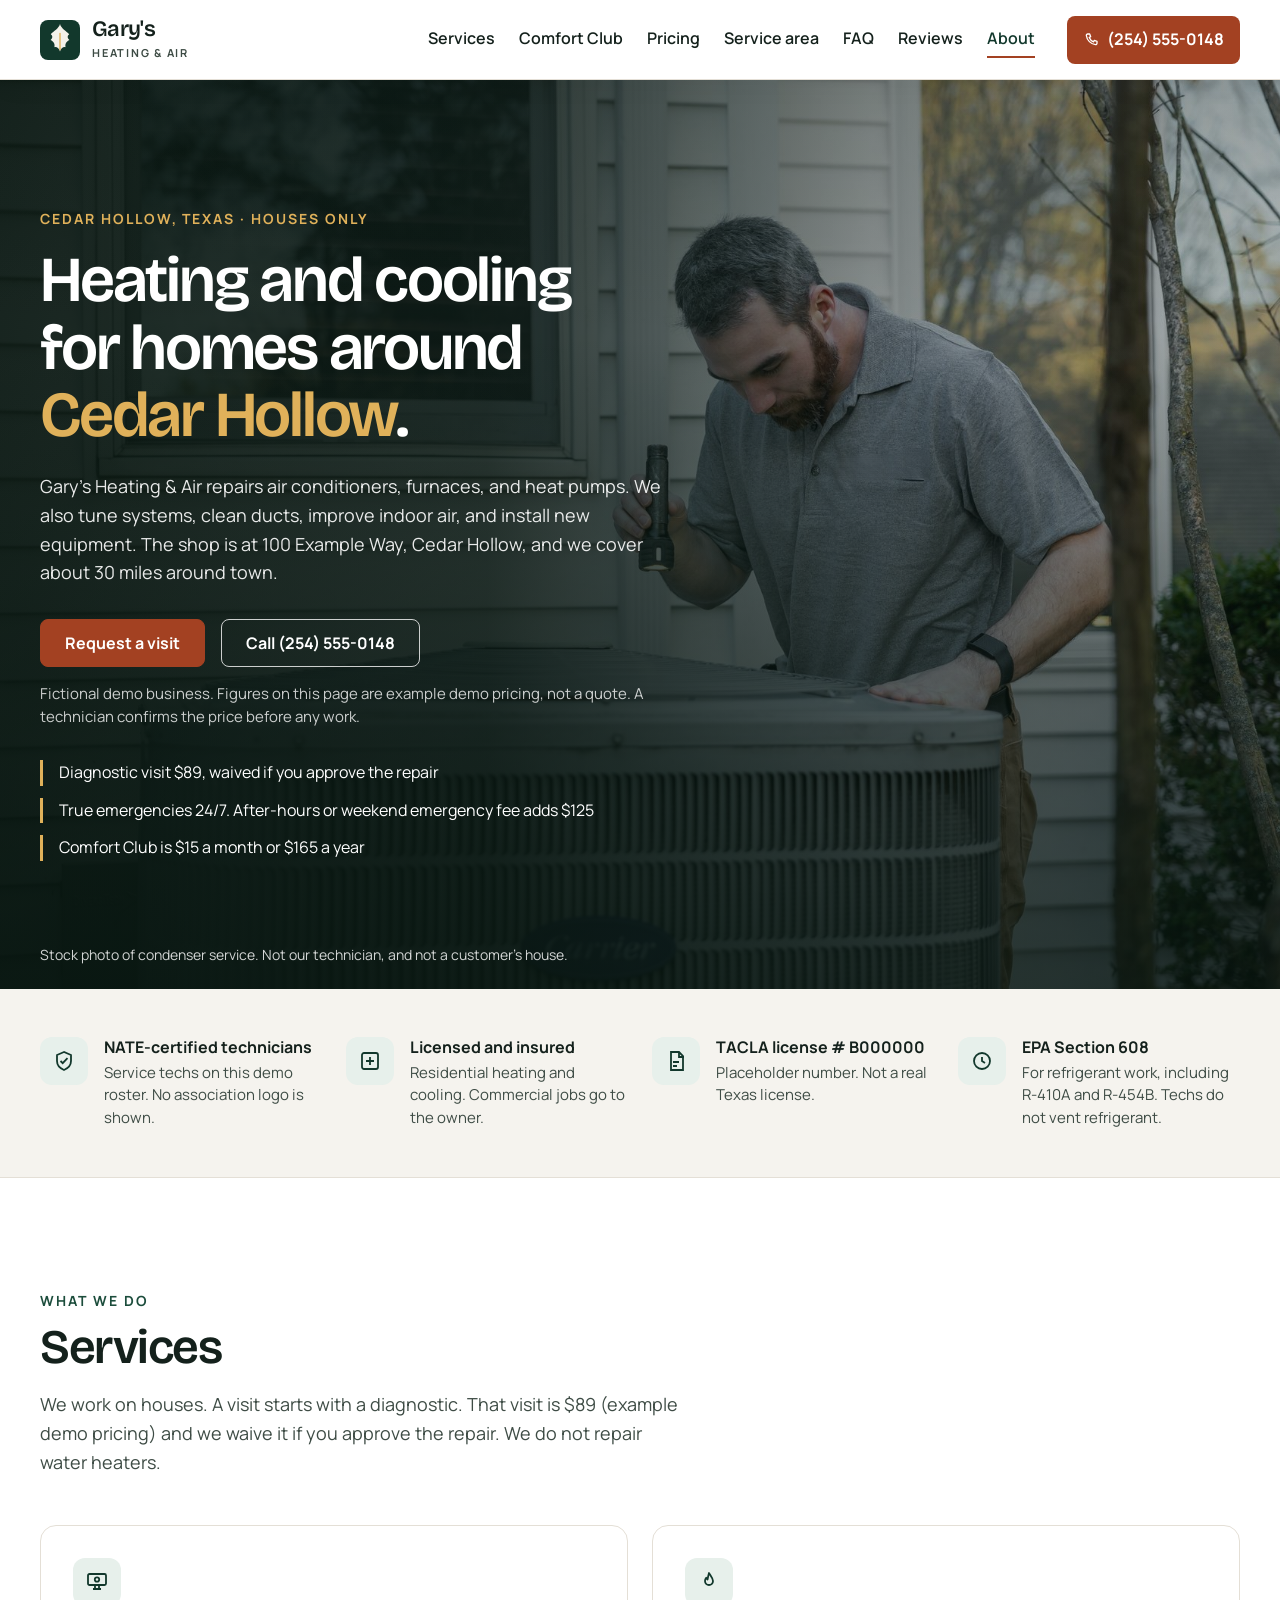
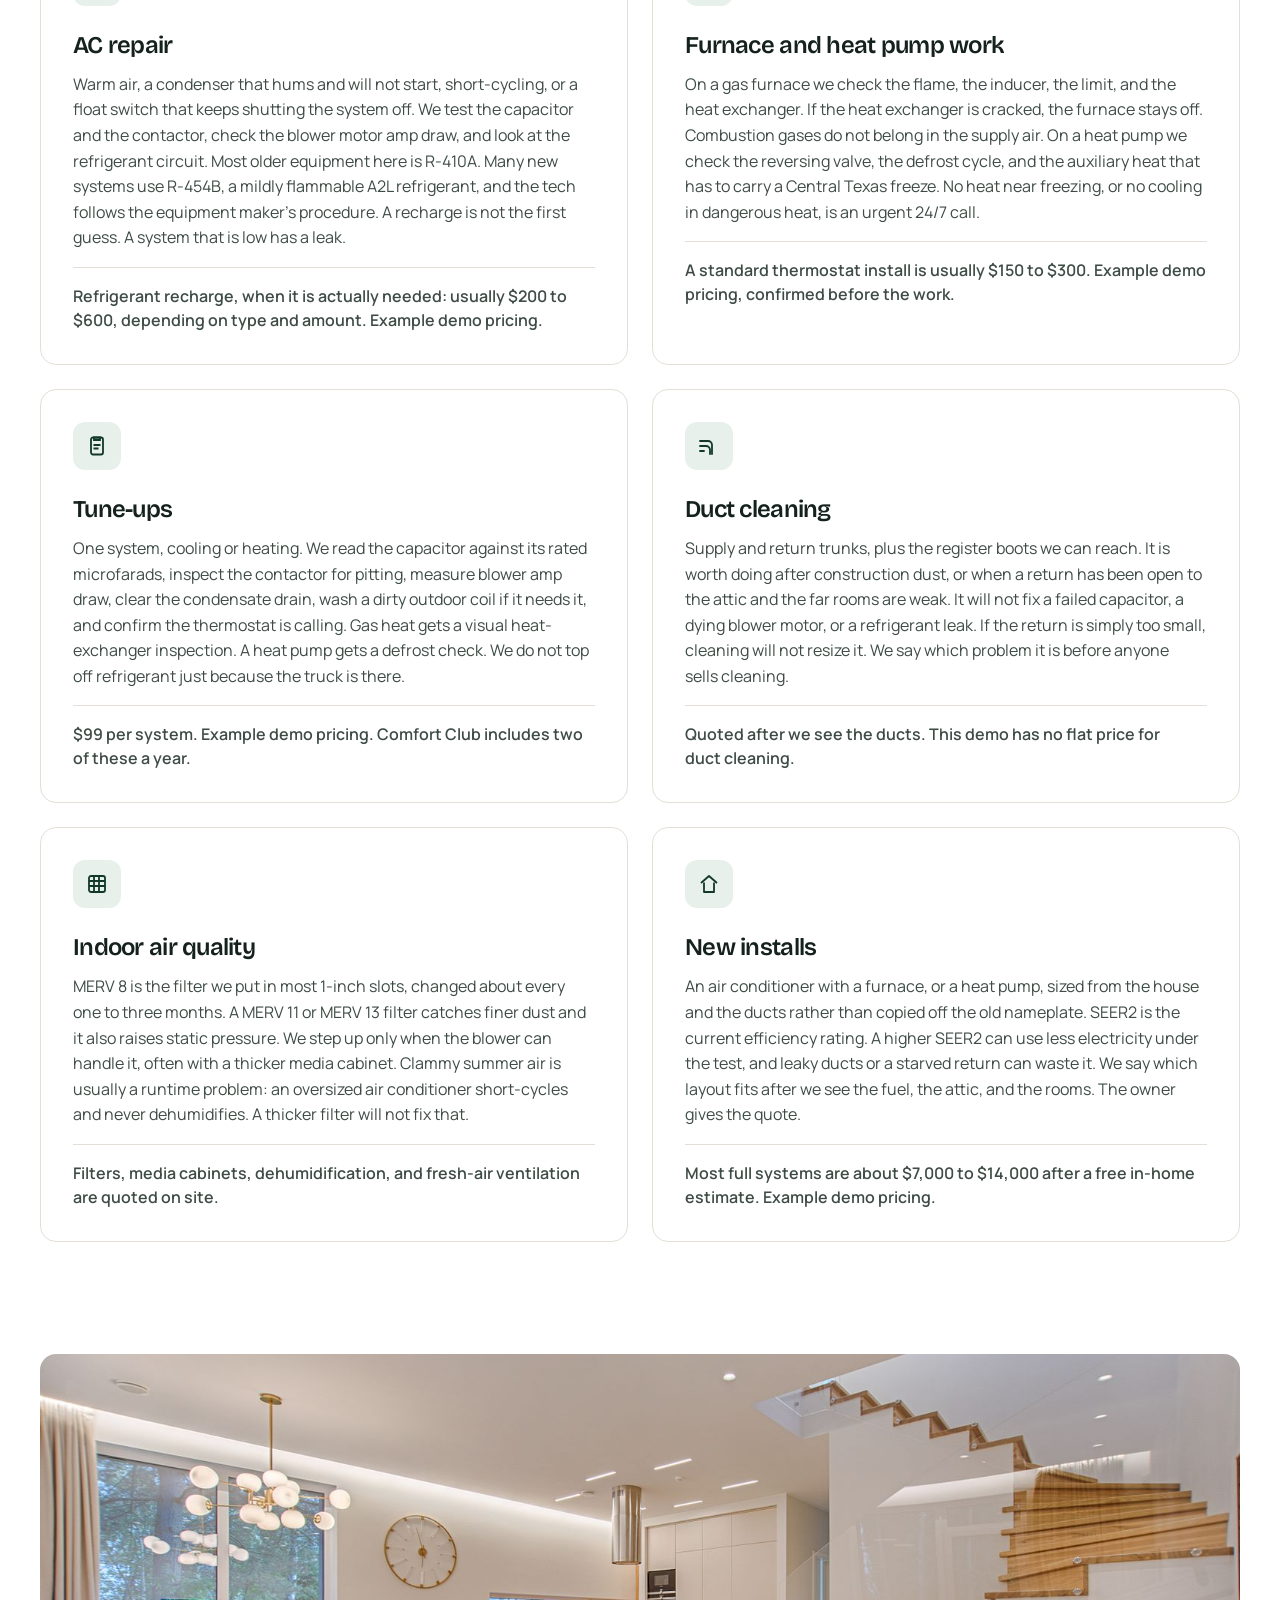
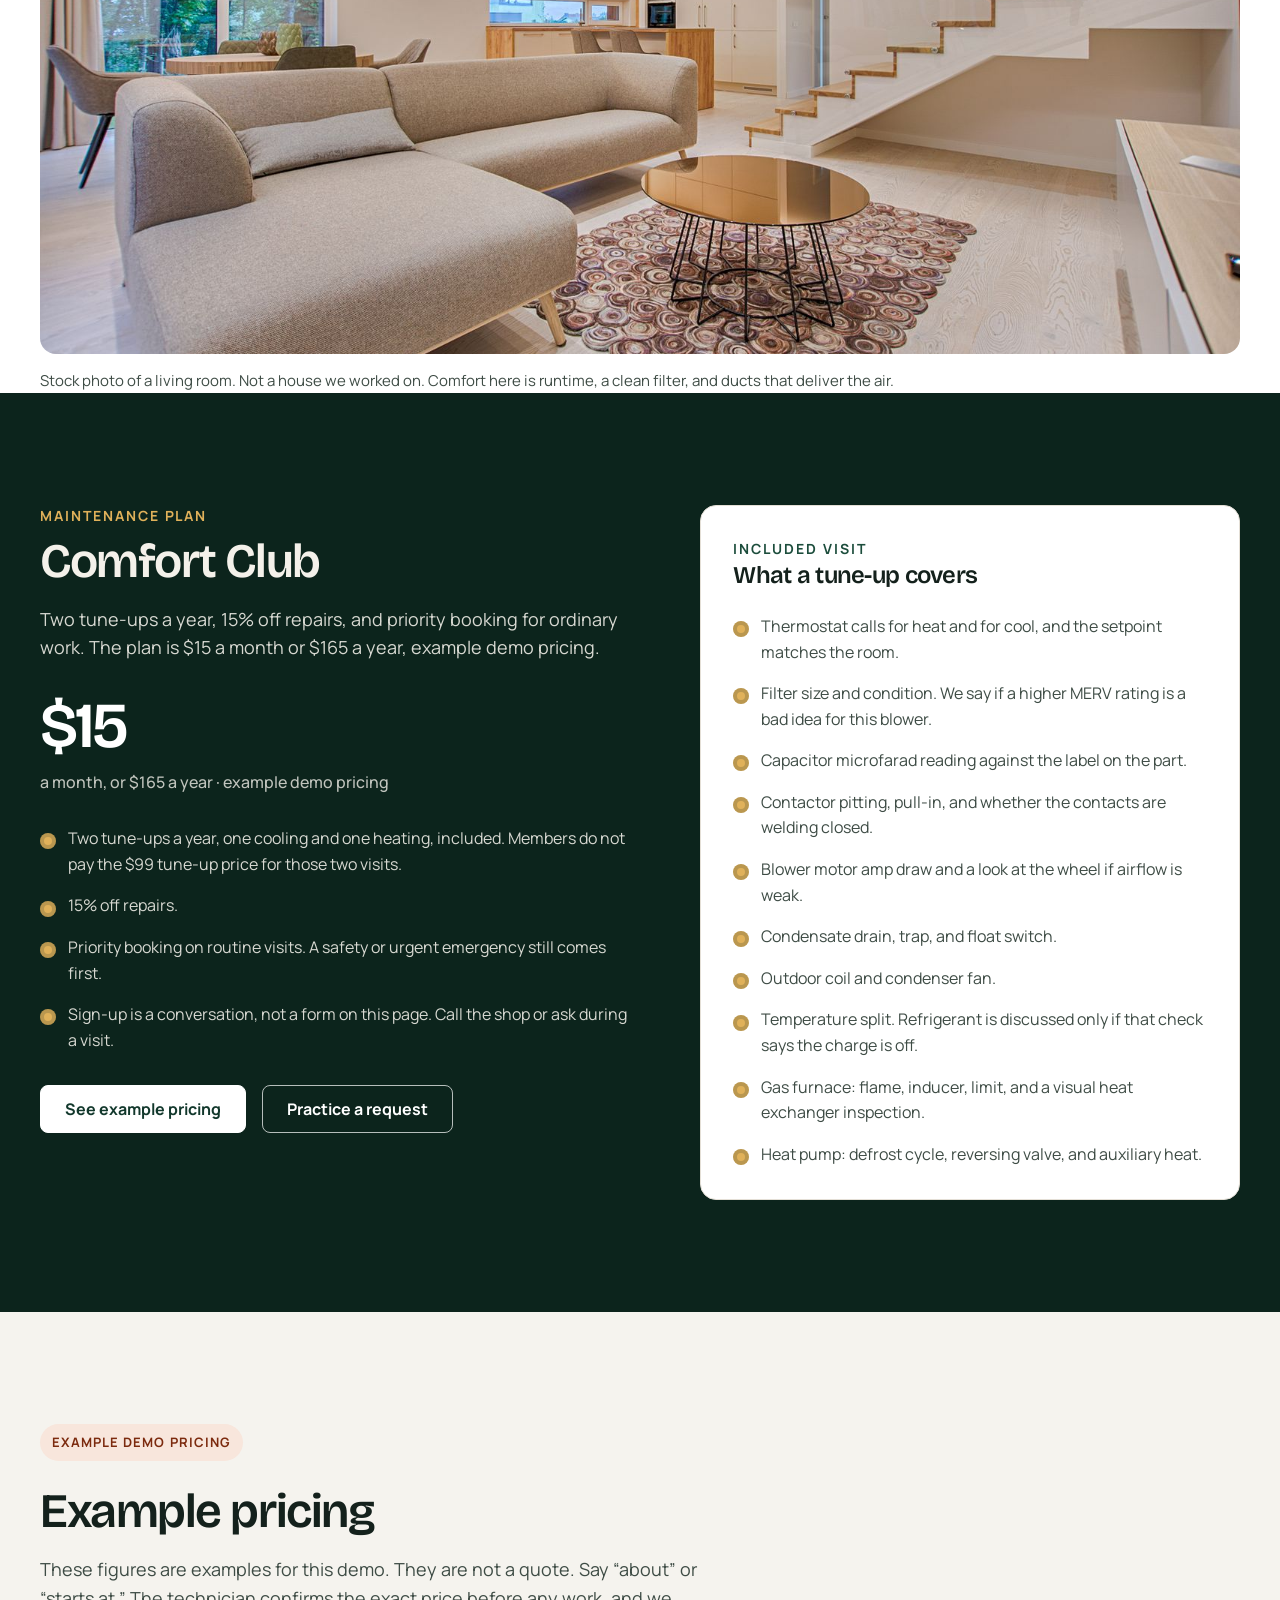
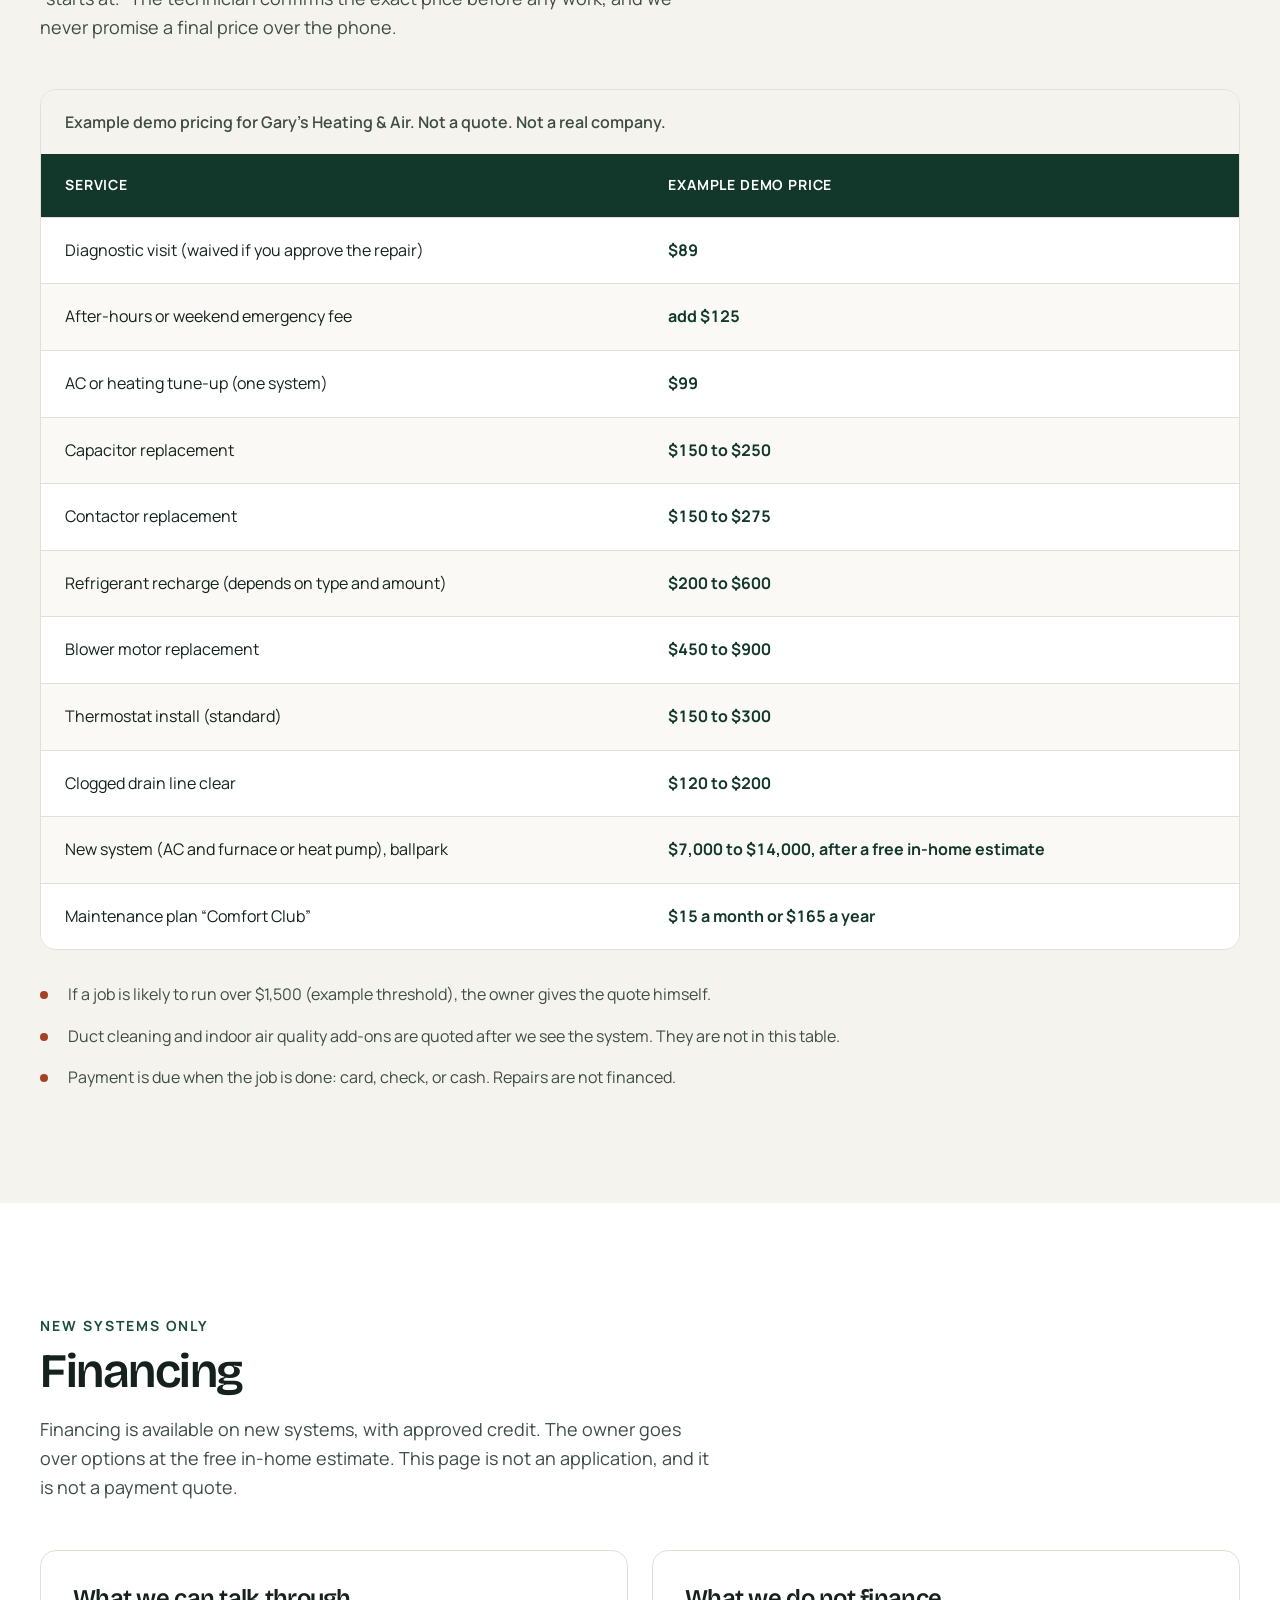
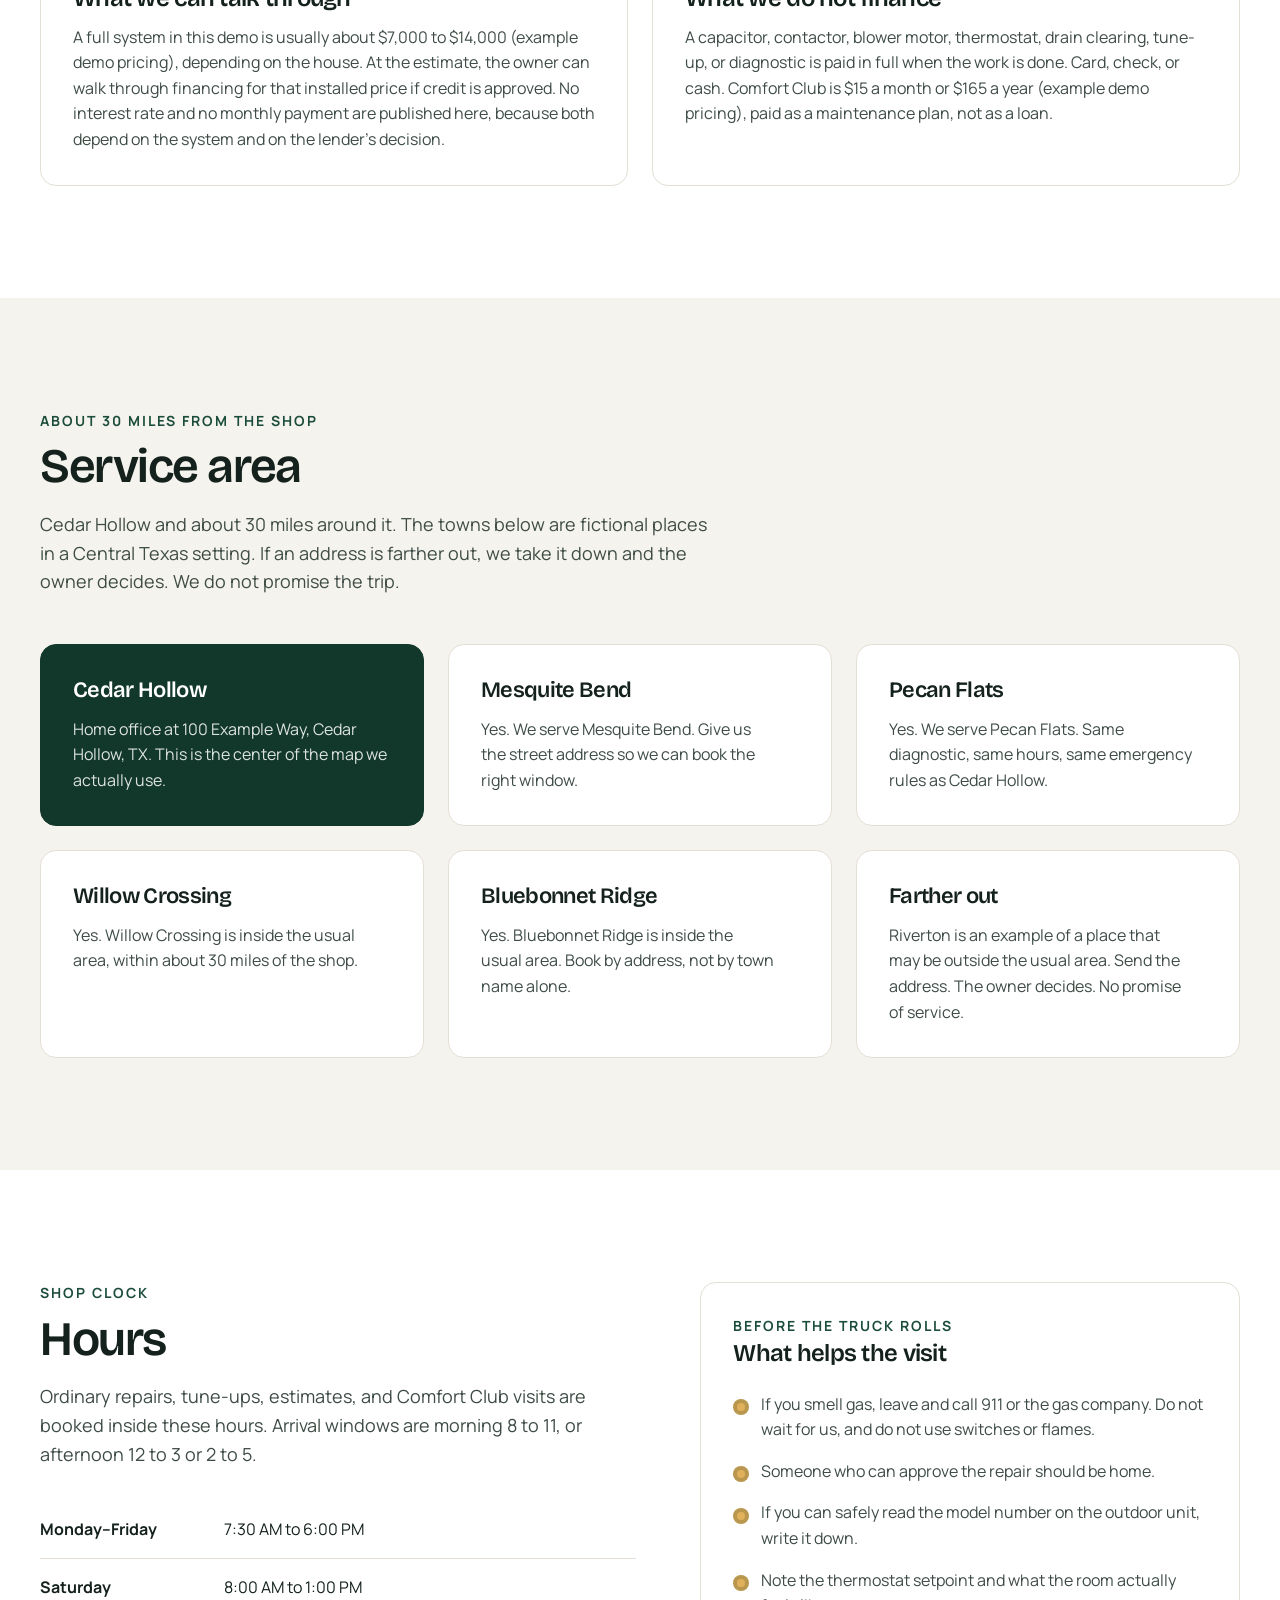
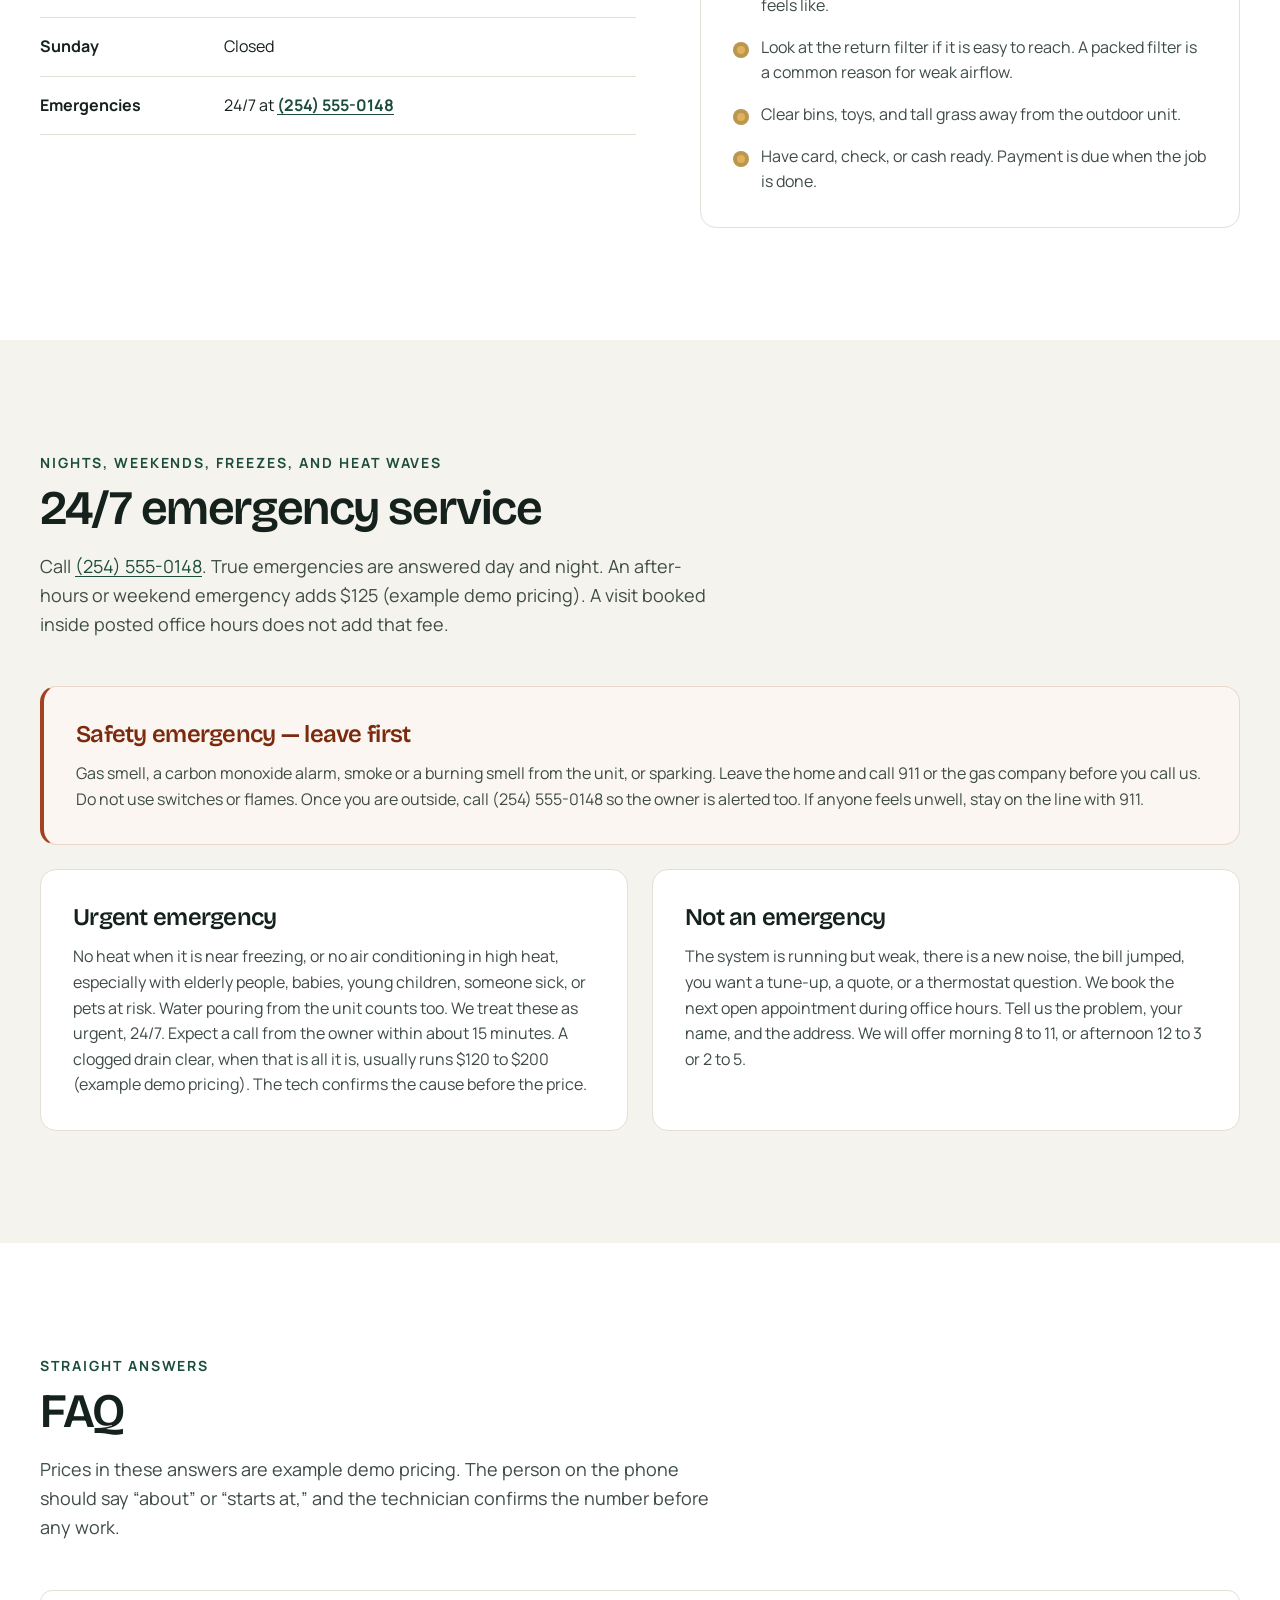
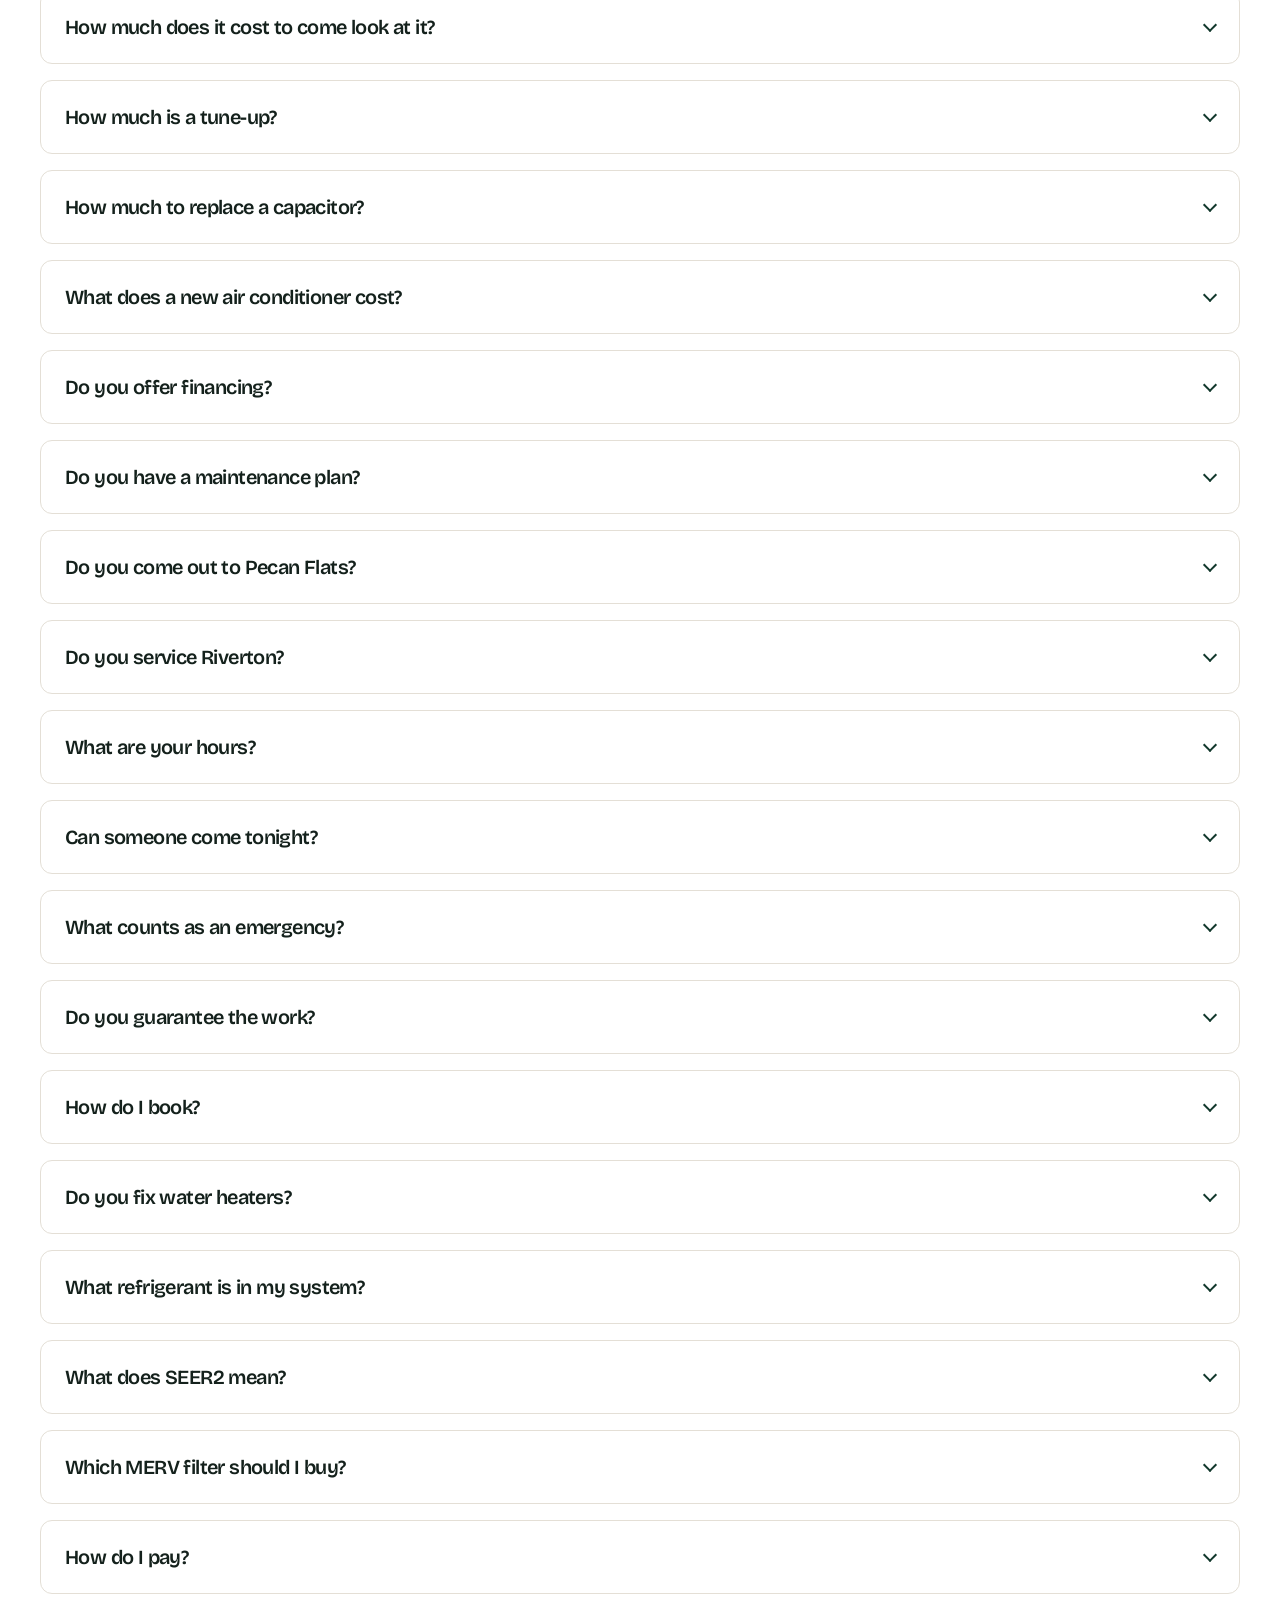
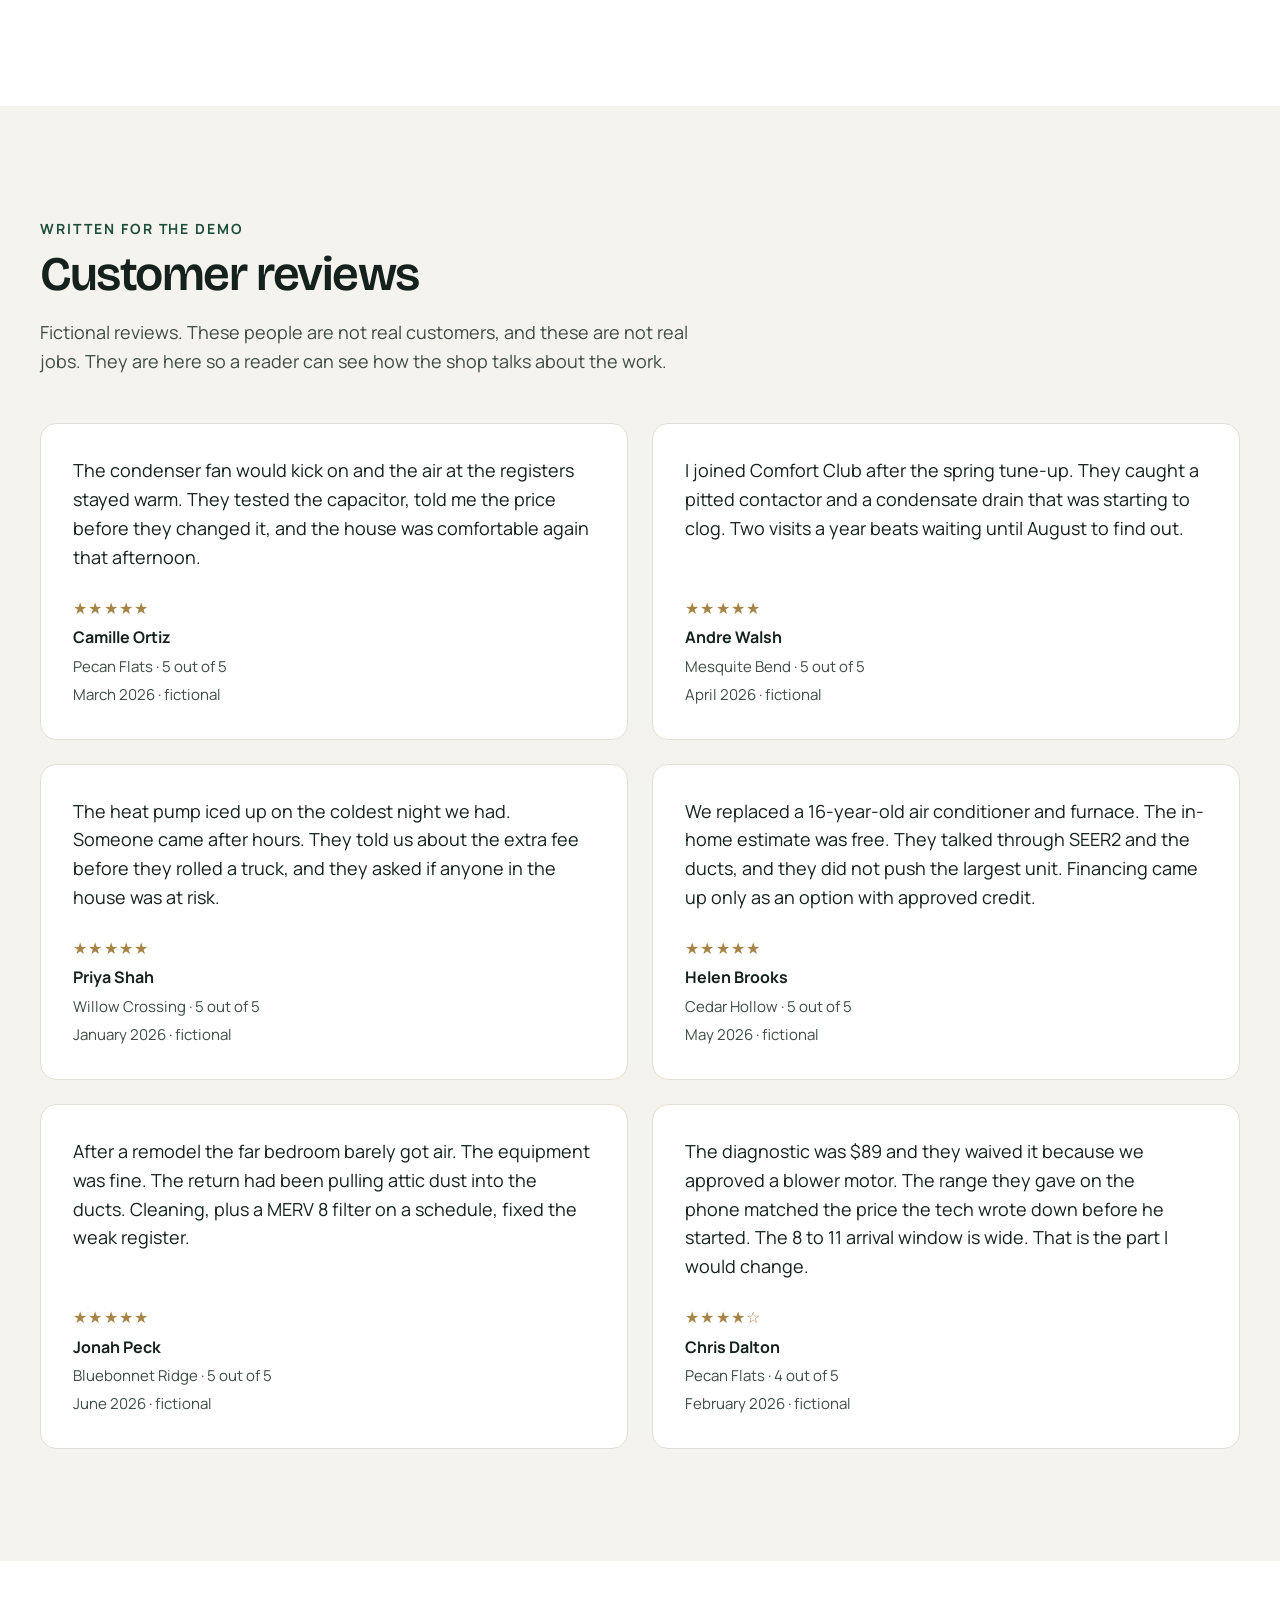
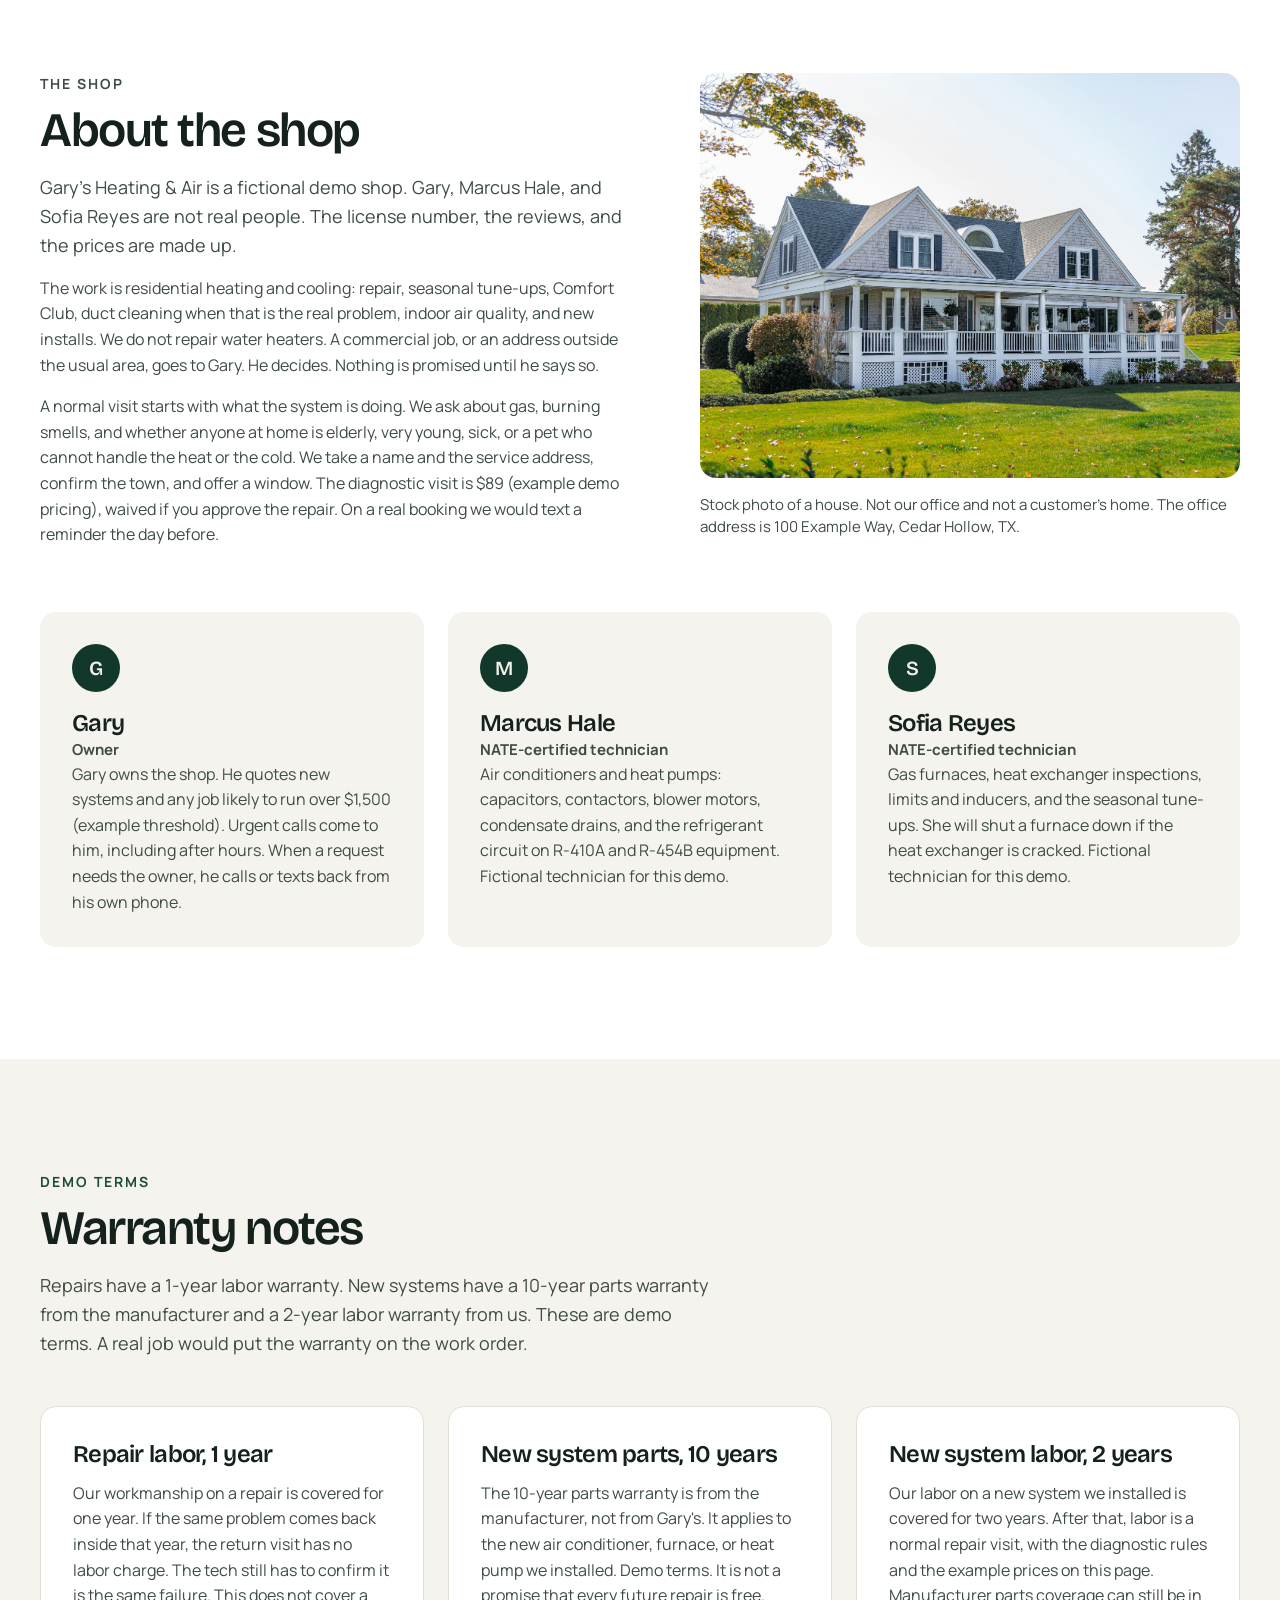
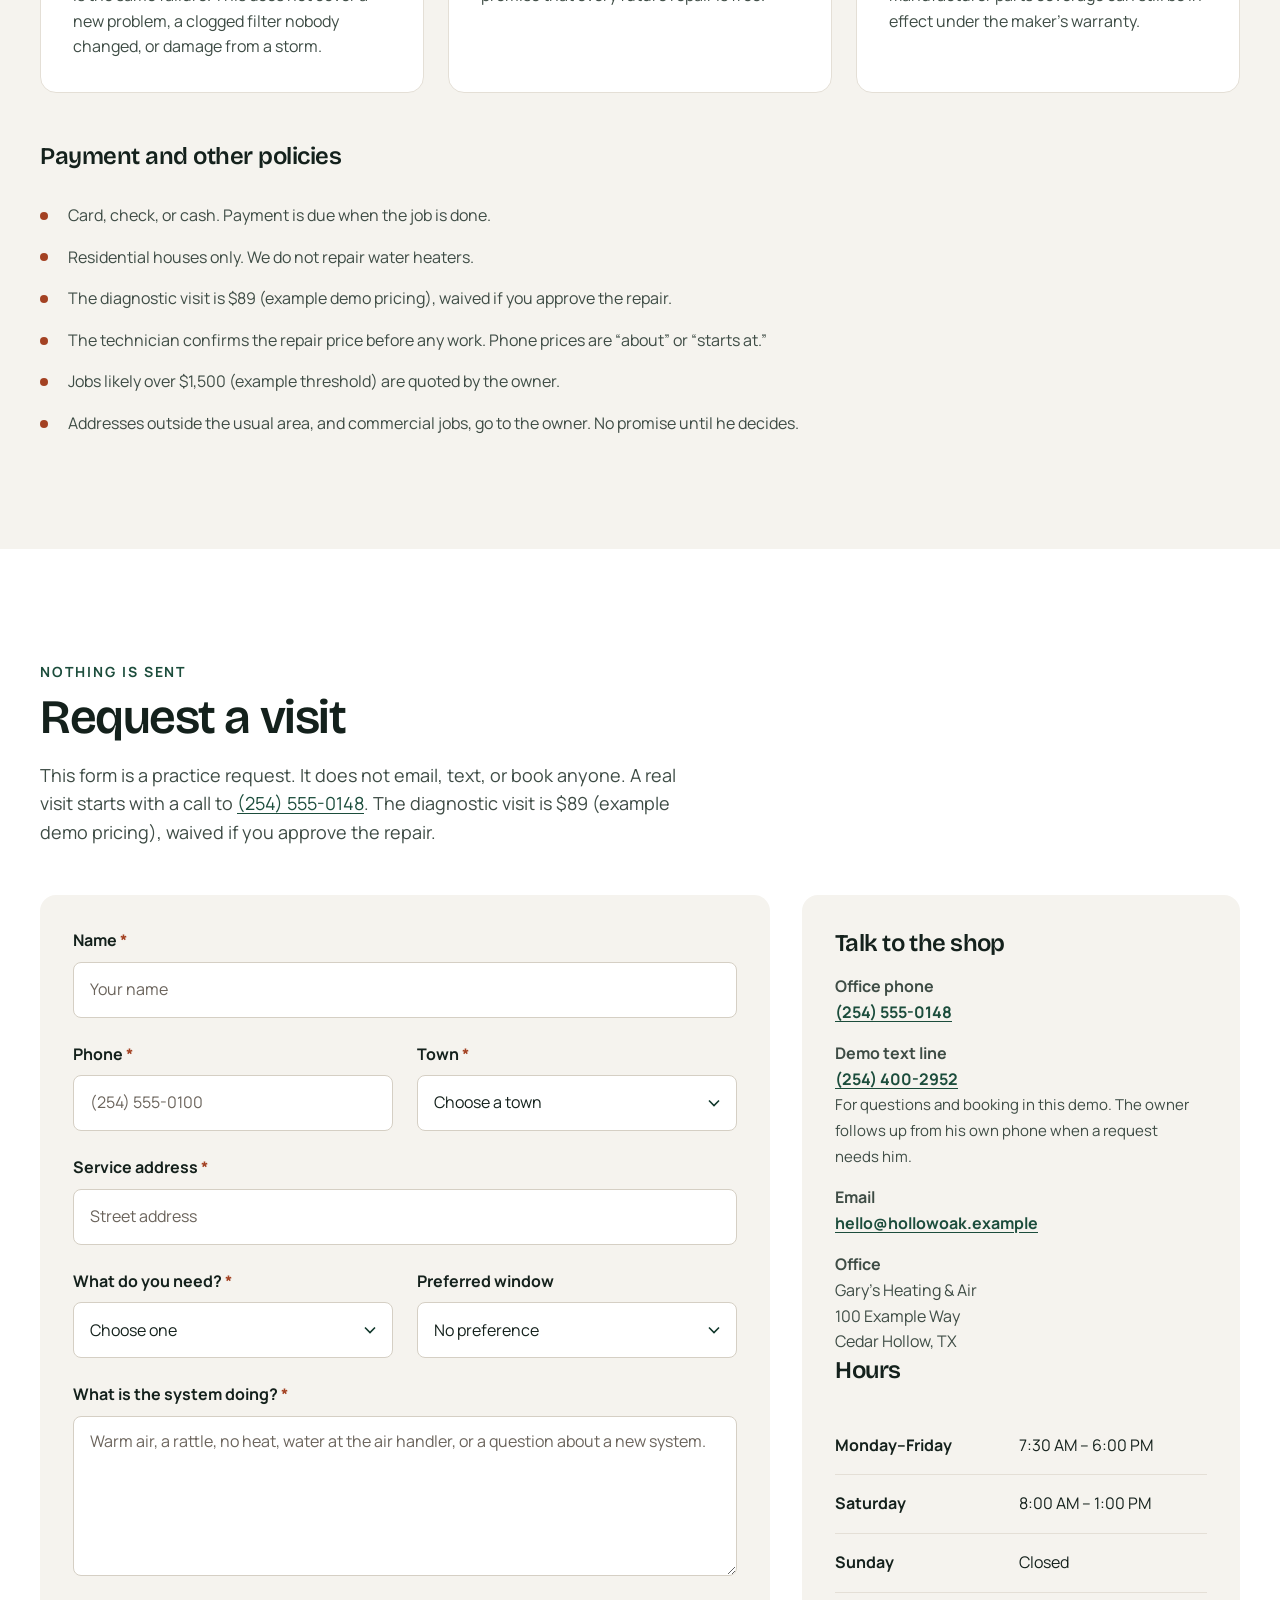
==== gary-demo/index.html @ 0f2092f1 "Add main JavaScript functionality and styles for navigation and form handling - Implemented a respon" ====
<!DOCTYPE html>
<html lang="en">
<head>
  <meta charset="utf-8">
  <meta name="viewport" content="width=device-width, initial-scale=1">
  <meta name="robots" content="noindex, nofollow">
  <title>Gary's Heating &amp; Air | Cedar Hollow, TX</title>
  <meta name="description" content="Gary's Heating &amp; Air is a fictional residential HVAC shop at 100 Example Way, Cedar Hollow, TX. Phone (254) 555-0148. Hours Monday–Friday 7:30 AM–6:00 PM, Saturday 8:00 AM–1:00 PM, closed Sunday. Emergencies 24/7. Serves Cedar Hollow, Mesquite Bend, Pecan Flats, Willow Crossing, and Bluebonnet Ridge. Example demo pricing.">
  <meta name="theme-color" content="#12382C">
  <meta property="og:title" content="Gary's Heating &amp; Air">
  <meta property="og:description" content="Fictional residential heating and cooling shop in Cedar Hollow, Texas. Example demo pricing, not a quote.">
  <meta property="og:type" content="website">
  <link rel="icon" href="/gary-demo/favicon.svg" type="image/svg+xml">
  <link rel="preconnect" href="https://fonts.googleapis.com">
  <link rel="preconnect" href="https://fonts.gstatic.com" crossorigin>
  <link href="https://fonts.googleapis.com/css2?family=Bricolage+Grotesque:opsz,wght@12..96,500;12..96,600;12..96,700&family=Manrope:wght@400;500;600;700&display=swap" rel="stylesheet">
  <link rel="stylesheet" href="/gary-demo/styles.css">
  <script type="application/ld+json">
  {
    "@context": "https://schema.org",
    "@type": "HVACBusiness",
    "name": "Gary's Heating & Air",
    "disambiguatingDescription": "Fictional demonstration business. Not a real contractor. Prices are example demo pricing, not quotes. The TACLA license number is a placeholder.",
    "description": "Residential heating and air conditioning repair, furnace and heat pump work, seasonal tune-ups, Comfort Club maintenance, duct cleaning, indoor air quality, and new system installs for houses in Cedar Hollow, Texas and about 30 miles around it. Closed Sunday. Emergency service is 24/7.",
    "slogan": "Residential heating and cooling for Cedar Hollow and the towns around it.",
    "telephone": "+1-254-555-0148",
    "email": "hello@garysheatingandair.example",
    "currenciesAccepted": "USD",
    "paymentAccepted": "Cash, Check, Credit Card",
    "priceRange": "$$",
    "image": "/gary-demo/images/hero-tech.jpg",
    "address": {
      "@type": "PostalAddress",
      "streetAddress": "100 Example Way",
      "addressLocality": "Cedar Hollow",
      "addressRegion": "TX",
      "addressCountry": "US"
    },
    "areaServed": [
      "Cedar Hollow, TX",
      "Mesquite Bend, TX",
      "Pecan Flats, TX",
      "Willow Crossing, TX",
      "Bluebonnet Ridge, TX"
    ],
    "openingHoursSpecification": [
      {
        "@type": "OpeningHoursSpecification",
        "dayOfWeek": ["Monday", "Tuesday", "Wednesday", "Thursday", "Friday"],
        "opens": "07:30",
        "closes": "18:00"
      },
      {
        "@type": "OpeningHoursSpecification",
        "dayOfWeek": "Saturday",
        "opens": "08:00",
        "closes": "13:00"
      }
    ],
    "founder": {
      "@type": "Person",
      "name": "Gary"
    },
    "contactPoint": [
      {
        "@type": "ContactPoint",
        "telephone": "+1-254-555-0148",
        "contactType": "customer service",
        "availableLanguage": "English",
        "description": "Office phone. Emergency service is 24/7 at this number. After-hours or weekend emergency fee is an extra $125, example demo pricing."
      },
      {
        "@type": "ContactPoint",
        "telephone": "+1-254-400-2952",
        "contactType": "customer support",
        "description": "Demo texting line for questions and booking. The owner follows up from his own phone when a request needs him."
      }
    ],
    "hasOfferCatalog": {
      "@type": "OfferCatalog",
      "name": "Example demo pricing, not a quote",
      "itemListElement": [
        {
          "@type": "Offer",
          "name": "Diagnostic visit",
          "description": "Example demo pricing, not a quote. Waived if you approve the repair.",
          "price": "89",
          "priceCurrency": "USD"
        },
        {
          "@type": "Offer",
          "name": "After-hours or weekend emergency fee",
          "description": "Example demo pricing, added to an emergency visit outside office hours or on a weekend emergency.",
          "price": "125",
          "priceCurrency": "USD"
        },
        {
          "@type": "Offer",
          "name": "AC or heating tune-up, one system",
          "description": "Example demo pricing, not a quote.",
          "price": "99",
          "priceCurrency": "USD"
        },
        {
          "@type": "Offer",
          "name": "Capacitor replacement",
          "description": "Example demo pricing, not a quote. The technician confirms the price before any work.",
          "priceSpecification": {
            "@type": "PriceSpecification",
            "minPrice": "150",
            "maxPrice": "250",
            "priceCurrency": "USD"
          }
        },
        {
          "@type": "Offer",
          "name": "Contactor replacement",
          "description": "Example demo pricing, not a quote.",
          "priceSpecification": {
            "@type": "PriceSpecification",
            "minPrice": "150",
            "maxPrice": "275",
            "priceCurrency": "USD"
          }
        },
        {
          "@type": "Offer",
          "name": "Refrigerant recharge",
          "description": "Example demo pricing. Depends on refrigerant type and amount, including R-410A and R-454B.",
          "priceSpecification": {
            "@type": "PriceSpecification",
            "minPrice": "200",
            "maxPrice": "600",
            "priceCurrency": "USD"
          }
        },
        {
          "@type": "Offer",
          "name": "Blower motor replacement",
          "description": "Example demo pricing, not a quote.",
          "priceSpecification": {
            "@type": "PriceSpecification",
            "minPrice": "450",
            "maxPrice": "900",
            "priceCurrency": "USD"
          }
        },
        {
          "@type": "Offer",
          "name": "Thermostat install, standard",
          "description": "Example demo pricing, not a quote.",
          "priceSpecification": {
            "@type": "PriceSpecification",
            "minPrice": "150",
            "maxPrice": "300",
            "priceCurrency": "USD"
          }
        },
        {
          "@type": "Offer",
          "name": "Clogged drain line clear",
          "description": "Example demo pricing, not a quote.",
          "priceSpecification": {
            "@type": "PriceSpecification",
            "minPrice": "120",
            "maxPrice": "200",
            "priceCurrency": "USD"
          }
        },
        {
          "@type": "Offer",
          "name": "New system, AC and furnace or heat pump",
          "description": "Example demo pricing ballpark after a free in-home estimate. The owner gives the quote.",
          "priceSpecification": {
            "@type": "PriceSpecification",
            "minPrice": "7000",
            "maxPrice": "14000",
            "priceCurrency": "USD"
          }
        },
        {
          "@type": "Offer",
          "name": "Comfort Club maintenance plan",
          "description": "Example demo pricing. Two tune-ups a year, 15% off repairs, and priority booking. $15 a month or $165 a year.",
          "priceSpecification": {
            "@type": "UnitPriceSpecification",
            "price": "15",
            "priceCurrency": "USD",
            "unitText": "MONTH"
          }
        }
      ]
    }
  }
  </script>
  <noscript>
    <style>
      @media (max-width: 1080px) {
        #site-nav { display: flex !important; position: static !important; flex-basis: 100%; height: auto; box-shadow: none; background: transparent; padding: 8px 0 16px; }
        .nav-toggle { display: none !important; }
        .bar { flex-wrap: wrap; }
      }
    </style>
  </noscript>
</head>
<body>
  <a class="skip" href="#main">Skip to content</a>
  <header class="site-header" id="top">
    <div class="wrap bar">
      <a class="brand" href="#top">
        <svg viewBox="0 0 40 40" aria-hidden="true">
          <rect width="40" height="40" rx="8" fill="#12382C"/>
          <path fill="#F4F1EA" d="M20 4c1.2 4.6 6.4 7.2 9.2 10.2-2.2 1.6-2 3.8.2 5.8-2.8 1.2-4.6 3.8-3.8 7.2-2.6-.6-4.6 1.2-5.6 4.2-1-3-3-4.8-5.6-4.2.8-3.4-1-6-3.8-7.2 2.2-2 2.4-4.2.2-5.8C13.6 11.2 18.8 8.6 20 4z"/>
          <path d="M20 13.5v16" stroke="#E0B15A" stroke-width="1.4" stroke-linecap="round"/>
        </svg>
        <span class="brand-text">
          <span class="brand-name">Gary's</span>
          <span class="brand-sub">Heating &amp; Air</span>
        </span>
      </a>
      <button class="nav-toggle" type="button" aria-expanded="false" aria-controls="site-nav">
        <span class="menu-open">Menu</span>
        <span class="menu-close">Close</span>
      </button>
      <a class="call" href="tel:+12545550148" aria-label="Call Gary's Heating and Air at (254) 555-0148">
        <svg viewBox="0 0 24 24" aria-hidden="true" fill="none" stroke="currentColor" stroke-width="2" stroke-linejoin="round">
          <path d="M7 3h3l1.5 4-2.2 1.3a12 12 0 0 0 6.4 6.4L17 12.5 21 14v3a2 2 0 0 1-2.2 2A16 16 0 0 1 5 5.2 2 2 0 0 1 7 3z"/>
        </svg>
        <span class="call-short">Call</span>
        <span class="call-full">(254) 555-0148</span>
      </a>
      <nav id="site-nav" aria-label="On this page">
        <a href="#services">Services</a>
        <a href="#plans">Comfort Club</a>
        <a href="#pricing">Pricing</a>
        <a href="#area">Service area</a>
        <a href="#faq">FAQ</a>
        <a href="#reviews">Reviews</a>
        <a href="#about">About</a>
      </nav>
    </div>
  </header>

  <main id="main">
    <section class="hero" aria-labelledby="hero-title">
      <div class="wrap hero-grid">
        <div>
          <p class="kicker">Cedar Hollow, Texas · Houses only</p>
          <h1 id="hero-title">Heating and cooling for homes around <em>Cedar Hollow</em>.</h1>
          <p class="lede">Gary's Heating &amp; Air repairs air conditioners, furnaces, and heat pumps. We also tune systems, clean ducts, improve indoor air, and install new equipment. The shop is at 100 Example Way, Cedar Hollow, and we cover about 30 miles around town.</p>
          <div class="cta-row">
            <a class="btn btn-primary" href="#contact">Request a visit</a>
            <a class="btn btn-ghost" href="tel:+12545550148">Call (254) 555-0148</a>
          </div>
          <p class="fine">Fictional demo business. Figures on this page are example demo pricing, not a quote. A technician confirms the price before any work.</p>
          <ul class="hero-points">
            <li>Diagnostic visit $89, waived if you approve the repair</li>
            <li>True emergencies 24/7. After-hours or weekend emergency fee adds $125</li>
            <li>Comfort Club is $15 a month or $165 a year</li>
          </ul>
        </div>
        <figure class="hero-frame">
          <img src="/gary-demo/images/hero-tech.jpg" width="1800" height="1200" alt="Stock photo of a technician checking gauges on an outdoor air conditioner condenser. Not a Gary's employee." fetchpriority="high">
          <figcaption>Stock photo of condenser service. Not our technician, and not a customer’s house.</figcaption>
        </figure>
      </div>
    </section>

    <section class="trust" aria-label="Trust and credentials">
      <div class="wrap">
        <ul class="trust-list">
          <li>
            <span class="badge-icon" aria-hidden="true">
              <svg viewBox="0 0 24 24" fill="none" stroke="currentColor" stroke-width="1.8"><path d="M12 3 5 6v6c0 4.2 2.8 7.2 7 9 4.2-1.8 7-4.8 7-9V6l-7-3z"/><path d="m8.5 12 2.2 2.2 4.8-5"/></svg>
            </span>
            <span>
              <strong>NATE-certified technicians</strong>
              <span>Service techs on this demo roster. No association logo is shown.</span>
            </span>
          </li>
          <li>
            <span class="badge-icon" aria-hidden="true">
              <svg viewBox="0 0 24 24" fill="none" stroke="currentColor" stroke-width="1.8"><rect x="4" y="4" width="16" height="16" rx="2"/><path d="M8 12h8M12 8v8"/></svg>
            </span>
            <span>
              <strong>Licensed and insured</strong>
              <span>Residential heating and cooling. Commercial jobs go to the owner.</span>
            </span>
          </li>
          <li>
            <span class="badge-icon" aria-hidden="true">
              <svg viewBox="0 0 24 24" fill="none" stroke="currentColor" stroke-width="1.8"><path d="M7 3h8l4 4v14H7z"/><path d="M15 3v5h5M9 13h6M9 17h4"/></svg>
            </span>
            <span>
              <strong>TACLA license # B000000</strong>
              <span>Placeholder number. Not a real Texas license.</span>
            </span>
          </li>
          <li>
            <span class="badge-icon" aria-hidden="true">
              <svg viewBox="0 0 24 24" fill="none" stroke="currentColor" stroke-width="1.8"><circle cx="12" cy="12" r="8"/><path d="M12 8v4l3 2"/></svg>
            </span>
            <span>
              <strong>EPA Section 608</strong>
              <span>For refrigerant work, including R-410A and R-454B. Techs do not vent refrigerant.</span>
            </span>
          </li>
        </ul>
      </div>
    </section>

    <section class="section" id="services" aria-labelledby="services-title">
      <div class="wrap">
        <div class="section-head">
          <p class="kicker">What we do</p>
          <h2 id="services-title">Services</h2>
          <p class="lede">We work on houses. A visit starts with a diagnostic. That visit is $89 (example demo pricing) and we waive it if you approve the repair. We do not repair water heaters.</p>
        </div>
        <div class="cards">
          <article class="card">
            <div class="icon" aria-hidden="true">
              <svg viewBox="0 0 24 24" fill="none" stroke="currentColor" stroke-width="1.8" stroke-linejoin="round"><rect x="3" y="4" width="18" height="11" rx="1.5"/><circle cx="12" cy="9.5" r="2.2"/><path d="M8 19h8M10 15v4M14 15v4"/></svg>
            </div>
            <h3>AC repair</h3>
            <p>Warm air, a condenser that hums and will not start, short-cycling, or a float switch that keeps shutting the system off. We test the capacitor and the contactor, check the blower motor amp draw, and look at the refrigerant circuit. Most older equipment here is R-410A. Many new systems use R-454B, a mildly flammable A2L refrigerant, and the tech follows the equipment maker’s procedure. A recharge is not the first guess. A system that is low has a leak.</p>
            <p class="card-meta">Refrigerant recharge, when it is actually needed: usually $200 to $600, depending on type and amount. Example demo pricing.</p>
          </article>
          <article class="card">
            <div class="icon" aria-hidden="true">
              <svg viewBox="0 0 24 24" fill="none" stroke="currentColor" stroke-width="1.8" stroke-linejoin="round"><path d="M12 3c2 3.2 4 5.2 4 8a4 4 0 0 1-8 0c0-1.2.5-2.3 1.2-3.2.4 1.2 1.3 1.8 1.3 1.8C11 7.2 11.4 5 12 3z"/></svg>
            </div>
            <h3>Furnace and heat pump work</h3>
            <p>On a gas furnace we check the flame, the inducer, the limit, and the heat exchanger. If the heat exchanger is cracked, the furnace stays off. Combustion gases do not belong in the supply air. On a heat pump we check the reversing valve, the defrost cycle, and the auxiliary heat that has to carry a Central Texas freeze. No heat near freezing, or no cooling in dangerous heat, is an urgent 24/7 call.</p>
            <p class="card-meta">A standard thermostat install is usually $150 to $300. Example demo pricing, confirmed before the work.</p>
          </article>
          <article class="card">
            <div class="icon" aria-hidden="true">
              <svg viewBox="0 0 24 24" fill="none" stroke="currentColor" stroke-width="1.8"><rect x="6" y="3.5" width="12" height="17" rx="2"/><path d="M9 3.5h6V6H9zM8.5 11h7M8.5 14.5h5"/></svg>
            </div>
            <h3>Tune-ups</h3>
            <p>One system, cooling or heating. We read the capacitor against its rated microfarads, inspect the contactor for pitting, measure blower amp draw, clear the condensate drain, wash a dirty outdoor coil if it needs it, and confirm the thermostat is calling. Gas heat gets a visual heat-exchanger inspection. A heat pump gets a defrost check. We do not top off refrigerant just because the truck is there.</p>
            <p class="card-meta">$99 per system. Example demo pricing. Comfort Club includes two of these a year.</p>
          </article>
          <article class="card">
            <div class="icon" aria-hidden="true">
              <svg viewBox="0 0 24 24" fill="none" stroke="currentColor" stroke-width="1.8" stroke-linecap="round"><path d="M3 7h8a4 4 0 0 1 4 4v9M3 12h6a4 4 0 0 1 4 4v4M3 17h4"/></svg>
            </div>
            <h3>Duct cleaning</h3>
            <p>Supply and return trunks, plus the register boots we can reach. It is worth doing after construction dust, or when a return has been open to the attic and the far rooms are weak. It will not fix a failed capacitor, a dying blower motor, or a refrigerant leak. If the return is simply too small, cleaning will not resize it. We say which problem it is before anyone sells cleaning.</p>
            <p class="card-meta">Quoted after we see the ducts. This demo has no flat price for duct cleaning.</p>
          </article>
          <article class="card">
            <div class="icon" aria-hidden="true">
              <svg viewBox="0 0 24 24" fill="none" stroke="currentColor" stroke-width="1.8"><rect x="4" y="4" width="16" height="16" rx="2"/><path d="M4 9h16M4 14h16M9 4v16M14 4v16"/></svg>
            </div>
            <h3>Indoor air quality</h3>
            <p>MERV 8 is the filter we put in most 1-inch slots, changed about every one to three months. A MERV 11 or MERV 13 filter catches finer dust and it also raises static pressure. We step up only when the blower can handle it, often with a thicker media cabinet. Clammy summer air is usually a runtime problem: an oversized air conditioner short-cycles and never dehumidifies. A thicker filter will not fix that.</p>
            <p class="card-meta">Filters, media cabinets, dehumidification, and fresh-air ventilation are quoted on site.</p>
          </article>
          <article class="card">
            <div class="icon" aria-hidden="true">
              <svg viewBox="0 0 24 24" fill="none" stroke="currentColor" stroke-width="1.8" stroke-linejoin="round"><path d="M4 11 12 4l8 7"/><path d="M7 10.5V20h10v-9.5"/></svg>
            </div>
            <h3>New installs</h3>
            <p>An air conditioner with a furnace, or a heat pump, sized from the house and the ducts rather than copied off the old nameplate. SEER2 is the current efficiency rating. A higher SEER2 can use less electricity under the test, and leaky ducts or a starved return can waste it. We say which layout fits after we see the fuel, the attic, and the rooms. The owner gives the quote.</p>
            <p class="card-meta">Most full systems are about $7,000 to $14,000 after a free in-home estimate. Example demo pricing.</p>
          </article>
        </div>
      </div>
    </section>

    <figure class="band wrap">
      <img src="/gary-demo/images/living-room.jpg" width="1600" height="1029" alt="Stock photo of a bright living room with a sofa and coffee table. Not a Gary's job." loading="lazy">
      <figcaption>Stock photo of a living room. Not a house we worked on. Comfort here is runtime, a clean filter, and ducts that deliver the air.</figcaption>
    </figure>

    <section class="section section-invert" id="plans" aria-labelledby="plans-title">
      <div class="wrap plan-grid">
        <div>
          <p class="kicker">Maintenance plan</p>
          <h2 id="plans-title">Comfort Club</h2>
          <p class="lede">Two tune-ups a year, 15% off repairs, and priority booking for ordinary work. The plan is $15 a month or $165 a year, example demo pricing.</p>
          <p class="plan-price">$15<span>a month, or $165 a year · example demo pricing</span></p>
          <ul class="checklist">
            <li>Two tune-ups a year, one cooling and one heating, included. Members do not pay the $99 tune-up price for those two visits.</li>
            <li>15% off repairs.</li>
            <li>Priority booking on routine visits. A safety or urgent emergency still comes first.</li>
            <li>Sign-up is a conversation, not a form on this page. Call the shop or ask during a visit.</li>
          </ul>
          <div class="cta-row">
            <a class="btn btn-light" href="#pricing">See example pricing</a>
            <a class="btn btn-light-ghost" href="#contact">Practice a request</a>
          </div>
        </div>
        <div class="panel">
          <p class="kicker">Included visit</p>
          <h3>What a tune-up covers</h3>
          <ul>
            <li>Thermostat calls for heat and for cool, and the setpoint matches the room.</li>
            <li>Filter size and condition. We say if a higher MERV rating is a bad idea for this blower.</li>
            <li>Capacitor microfarad reading against the label on the part.</li>
            <li>Contactor pitting, pull-in, and whether the contacts are welding closed.</li>
            <li>Blower motor amp draw and a look at the wheel if airflow is weak.</li>
            <li>Condensate drain, trap, and float switch.</li>
            <li>Outdoor coil and condenser fan.</li>
            <li>Temperature split. Refrigerant is discussed only if that check says the charge is off.</li>
            <li>Gas furnace: flame, inducer, limit, and a visual heat exchanger inspection.</li>
            <li>Heat pump: defrost cycle, reversing valve, and auxiliary heat.</li>
          </ul>
        </div>
      </div>
    </section>

    <section class="section section-alt" id="pricing" aria-labelledby="pricing-title">
      <div class="wrap">
        <div class="section-head">
          <p class="flag">Example demo pricing</p>
          <h2 id="pricing-title">Example pricing</h2>
          <p class="lede">These figures are examples for this demo. They are not a quote. Say “about” or “starts at.” The technician confirms the exact price before any work, and we never promise a final price over the phone.</p>
        </div>
        <div class="table-wrap">
          <table class="price-table">
            <caption>Example demo pricing for Gary's Heating &amp; Air. Not a quote. Not a real company.</caption>
            <thead>
              <tr>
                <th scope="col">Service</th>
                <th scope="col">Example demo price</th>
              </tr>
            </thead>
            <tbody>
              <tr>
                <td data-label="Service">Diagnostic visit (waived if you approve the repair)</td>
                <td data-label="Example demo price">$89</td>
              </tr>
              <tr>
                <td data-label="Service">After-hours or weekend emergency fee</td>
                <td data-label="Example demo price">add $125</td>
              </tr>
              <tr>
                <td data-label="Service">AC or heating tune-up (one system)</td>
                <td data-label="Example demo price">$99</td>
              </tr>
              <tr>
                <td data-label="Service">Capacitor replacement</td>
                <td data-label="Example demo price">$150 to $250</td>
              </tr>
              <tr>
                <td data-label="Service">Contactor replacement</td>
                <td data-label="Example demo price">$150 to $275</td>
              </tr>
              <tr>
                <td data-label="Service">Refrigerant recharge (depends on type and amount)</td>
                <td data-label="Example demo price">$200 to $600</td>
              </tr>
              <tr>
                <td data-label="Service">Blower motor replacement</td>
                <td data-label="Example demo price">$450 to $900</td>
              </tr>
              <tr>
                <td data-label="Service">Thermostat install (standard)</td>
                <td data-label="Example demo price">$150 to $300</td>
              </tr>
              <tr>
                <td data-label="Service">Clogged drain line clear</td>
                <td data-label="Example demo price">$120 to $200</td>
              </tr>
              <tr>
                <td data-label="Service">New system (AC and furnace or heat pump), ballpark</td>
                <td data-label="Example demo price">$7,000 to $14,000, after a free in-home estimate</td>
              </tr>
              <tr>
                <td data-label="Service">Maintenance plan “Comfort Club”</td>
                <td data-label="Example demo price">$15 a month or $165 a year</td>
              </tr>
            </tbody>
          </table>
        </div>
        <ul class="note-list">
          <li>If a job is likely to run over $1,500 (example threshold), the owner gives the quote himself.</li>
          <li>Duct cleaning and indoor air quality add-ons are quoted after we see the system. They are not in this table.</li>
          <li>Payment is due when the job is done: card, check, or cash. Repairs are not financed.</li>
        </ul>
      </div>
    </section>

    <section class="section" id="financing" aria-labelledby="financing-title">
      <div class="wrap">
        <div class="section-head">
          <p class="kicker">New systems only</p>
          <h2 id="financing-title">Financing</h2>
          <p class="lede">Financing is available on new systems, with approved credit. The owner goes over options at the free in-home estimate. This page is not an application, and it is not a payment quote.</p>
        </div>
        <div class="finance-grid">
          <article class="finance-card">
            <h3>What we can talk through</h3>
            <p>A full system in this demo is usually about $7,000 to $14,000 (example demo pricing), depending on the house. At the estimate, the owner can walk through financing for that installed price if credit is approved. No interest rate and no monthly payment are published here, because both depend on the system and on the lender’s decision.</p>
          </article>
          <article class="finance-card">
            <h3>What we do not finance</h3>
            <p>A capacitor, contactor, blower motor, thermostat, drain clearing, tune-up, or diagnostic is paid in full when the work is done. Card, check, or cash. Comfort Club is $15 a month or $165 a year (example demo pricing), paid as a maintenance plan, not as a loan.</p>
          </article>
        </div>
      </div>
    </section>

    <section class="section section-alt" id="area" aria-labelledby="area-title">
      <div class="wrap">
        <div class="section-head">
          <p class="kicker">About 30 miles from the shop</p>
          <h2 id="area-title">Service area</h2>
          <p class="lede">Cedar Hollow and about 30 miles around it. The towns below are fictional places in a Central Texas setting. If an address is farther out, we take it down and the owner decides. We do not promise the trip.</p>
        </div>
        <ul class="towns">
          <li class="home">
            <h3>Cedar Hollow</h3>
            <p>Home office at 100 Example Way, Cedar Hollow, TX. This is the center of the map we actually use.</p>
          </li>
          <li>
            <h3>Mesquite Bend</h3>
            <p>Yes. We serve Mesquite Bend. Give us the street address so we can book the right window.</p>
          </li>
          <li>
            <h3>Pecan Flats</h3>
            <p>Yes. We serve Pecan Flats. Same diagnostic, same hours, same emergency rules as Cedar Hollow.</p>
          </li>
          <li>
            <h3>Willow Crossing</h3>
            <p>Yes. Willow Crossing is inside the usual area, within about 30 miles of the shop.</p>
          </li>
          <li>
            <h3>Bluebonnet Ridge</h3>
            <p>Yes. Bluebonnet Ridge is inside the usual area. Book by address, not by town name alone.</p>
          </li>
          <li>
            <h3>Farther out</h3>
            <p>Riverton is an example of a place that may be outside the usual area. Send the address. The owner decides. No promise of service.</p>
          </li>
        </ul>
      </div>
    </section>

    <section class="section" id="hours" aria-labelledby="hours-title">
      <div class="wrap split">
        <div>
          <p class="kicker">Shop clock</p>
          <h2 id="hours-title">Hours</h2>
          <p class="lede">Ordinary repairs, tune-ups, estimates, and Comfort Club visits are booked inside these hours. Arrival windows are morning 8 to 11, or afternoon 12 to 3 or 2 to 5.</p>
          <dl class="hours-list">
            <div>
              <dt>Monday–Friday</dt>
              <dd>7:30 AM to 6:00 PM</dd>
            </div>
            <div>
              <dt>Saturday</dt>
              <dd>8:00 AM to 1:00 PM</dd>
            </div>
            <div>
              <dt>Sunday</dt>
              <dd>Closed</dd>
            </div>
            <div>
              <dt>Emergencies</dt>
              <dd>24/7 at <a href="tel:+12545550148">(254) 555-0148</a></dd>
            </div>
          </dl>
        </div>
        <div class="panel">
          <p class="kicker">Before the truck rolls</p>
          <h3>What helps the visit</h3>
          <ul>
            <li>If you smell gas, leave and call 911 or the gas company. Do not wait for us, and do not use switches or flames.</li>
            <li>Someone who can approve the repair should be home.</li>
            <li>If you can safely read the model number on the outdoor unit, write it down.</li>
            <li>Note the thermostat setpoint and what the room actually feels like.</li>
            <li>Look at the return filter if it is easy to reach. A packed filter is a common reason for weak airflow.</li>
            <li>Clear bins, toys, and tall grass away from the outdoor unit.</li>
            <li>Have card, check, or cash ready. Payment is due when the job is done.</li>
          </ul>
        </div>
      </div>
    </section>

    <section class="section section-alt" id="emergency" aria-labelledby="emergency-title">
      <div class="wrap">
        <div class="section-head">
          <p class="kicker">Nights, weekends, freezes, and heat waves</p>
          <h2 id="emergency-title">24/7 emergency service</h2>
          <p class="lede">Call <a href="tel:+12545550148">(254) 555-0148</a>. True emergencies are answered day and night. An after-hours or weekend emergency adds $125 (example demo pricing). A visit booked inside posted office hours does not add that fee.</p>
        </div>
        <div class="emergency-stack">
          <article class="safety">
            <h3>Safety emergency — leave first</h3>
            <p>Gas smell, a carbon monoxide alarm, smoke or a burning smell from the unit, or sparking. Leave the home and call 911 or the gas company before you call us. Do not use switches or flames. Once you are outside, call (254) 555-0148 so the owner is alerted too. If anyone feels unwell, stay on the line with 911.</p>
          </article>
          <div class="emergency-grid">
            <article class="emergency-card">
              <h3>Urgent emergency</h3>
              <p>No heat when it is near freezing, or no air conditioning in high heat, especially with elderly people, babies, young children, someone sick, or pets at risk. Water pouring from the unit counts too. We treat these as urgent, 24/7. Expect a call from the owner within about 15 minutes. A clogged drain clear, when that is all it is, usually runs $120 to $200 (example demo pricing). The tech confirms the cause before the price.</p>
            </article>
            <article class="emergency-card">
              <h3>Not an emergency</h3>
              <p>The system is running but weak, there is a new noise, the bill jumped, you want a tune-up, a quote, or a thermostat question. We book the next open appointment during office hours. Tell us the problem, your name, and the address. We will offer morning 8 to 11, or afternoon 12 to 3 or 2 to 5.</p>
            </article>
          </div>
        </div>
      </div>
    </section>

    <section class="section" id="faq" aria-labelledby="faq-title">
      <div class="wrap">
        <div class="section-head">
          <p class="kicker">Straight answers</p>
          <h2 id="faq-title">FAQ</h2>
          <p class="lede">Prices in these answers are example demo pricing. The person on the phone should say “about” or “starts at,” and the technician confirms the number before any work.</p>
        </div>
        <div class="faq">
          <details>
            <summary><h3>How much does it cost to come look at it?</h3></summary>
            <p>The diagnostic visit is $89 (example demo pricing). We waive it if you go ahead with the repair. The tech confirms any repair price before starting. We do not promise an exact final price over the phone. Want a window? Morning is 8 to 11. Afternoon is 12 to 3 or 2 to 5.</p>
          </details>
          <details>
            <summary><h3>How much is a tune-up?</h3></summary>
            <p>A tune-up is $99 per system (example demo pricing). Comfort Club includes two tune-ups a year, so members do not pay that $99 for those two visits. We can usually book one this week during office hours.</p>
          </details>
          <details>
            <summary><h3>How much to replace a capacitor?</h3></summary>
            <p>Usually $150 to $250 (example demo pricing). A contactor is usually $150 to $275. A blower motor is usually $450 to $900. The tech confirms the exact price before replacing the part. A weak capacitor is a common reason a condenser or blower hums and will not start.</p>
          </details>
          <details>
            <summary><h3>What does a new air conditioner cost?</h3></summary>
            <p>Most full systems, an air conditioner with a furnace or a heat pump, run about $7,000 to $14,000 (example demo pricing). That is a ballpark. The free in-home estimate comes first, and the owner gives the quote. If a job is likely over $1,500 (example threshold), the owner quotes it himself. We size from the house and the ducts, and we talk about SEER2 without pushing the largest cabinet.</p>
          </details>
          <details>
            <summary><h3>Do you offer financing?</h3></summary>
            <p>Yes, on new systems, with approved credit. The owner goes over options at your free estimate. There is no interest rate and no monthly payment on this page. Repairs, tune-ups, and the diagnostic are paid when the job is done by card, check, or cash.</p>
          </details>
          <details>
            <summary><h3>Do you have a maintenance plan?</h3></summary>
            <p>Yes. Comfort Club is $15 a month or $165 a year (example demo pricing). It includes two tune-ups a year, 15% off repairs, and priority booking on routine visits. Call (254) 555-0148 and ask to sign up, or mention it on a visit.</p>
          </details>
          <details>
            <summary><h3>Do you come out to Pecan Flats?</h3></summary>
            <p>Yes. We serve Pecan Flats, and also Cedar Hollow, Mesquite Bend, Willow Crossing, and Bluebonnet Ridge. The shop is in Cedar Hollow and the usual area is about 30 miles around it. Give us the street address so we can book you.</p>
          </details>
          <details>
            <summary><h3>Do you service Riverton?</h3></summary>
            <p>That may be outside our usual area. Send the address and the owner will check. We do not promise a visit until he decides. The same rule covers any town that is not Cedar Hollow, Mesquite Bend, Pecan Flats, Willow Crossing, or Bluebonnet Ridge.</p>
          </details>
          <details>
            <summary><h3>What are your hours?</h3></summary>
            <p>Monday to Friday, 7:30 AM to 6:00 PM. Saturday, 8:00 AM to 1:00 PM. Closed Sunday. Emergency service is 24/7 at (254) 555-0148.</p>
          </details>
          <details>
            <summary><h3>Can someone come tonight?</h3></summary>
            <p>Yes, for a true emergency. There is an extra $125 after-hours or weekend emergency fee (example demo pricing). Is the system fully out? Is anyone at home elderly, very young, sick, or a pet who cannot handle the temperature? If you smell gas or the carbon monoxide alarm is sounding, leave and call 911 or the gas company first.</p>
          </details>
          <details>
            <summary><h3>What counts as an emergency?</h3></summary>
            <p>Safety: gas smell, carbon monoxide alarm, smoke or a burning smell from the unit, sparking. Leave and call 911 first. Urgent: no heat near freezing, no cooling in high heat with at-risk people or pets, or water pouring from the unit. Those are 24/7, and the owner aims to call within about 15 minutes. Weak airflow, odd noises, high bills, tune-ups, and quotes are booked during office hours.</p>
          </details>
          <details>
            <summary><h3>Do you guarantee the work?</h3></summary>
            <p>Yes. Repairs have a 1-year labor warranty. New systems have a 10-year parts warranty from the manufacturer and a 2-year labor warranty from us. These are demo terms. If the same repair problem comes back inside that labor year, the return visit has no labor charge.</p>
          </details>
          <details>
            <summary><h3>How do I book?</h3></summary>
            <p>Call (254) 555-0148. For this demo you can also text (254) 400-2952. We need your name, the service address, what the system is doing, and a window: morning 8 to 11, or afternoon 12 to 3 or 2 to 5. On a real booking we text a reminder the day before. The form on this page does not send a request.</p>
          </details>
          <details>
            <summary><h3>Do you fix water heaters?</h3></summary>
            <p>No. We only do heating and air conditioning for houses. A water heater, a commercial job, or an address outside the usual area is not something we promise. Outside-area and commercial requests go to the owner to decide.</p>
          </details>
          <details>
            <summary><h3>What refrigerant is in my system?</h3></summary>
            <p>Many systems we see use R-410A. A lot of new equipment uses R-454B. R-454B is an A2L refrigerant, mildly flammable, so service follows the maker’s procedure. A recharge depends on the type and the amount, usually $200 to $600 (example demo pricing). We look for the leak instead of refilling a system that will be empty again next month.</p>
          </details>
          <details>
            <summary><h3>What does SEER2 mean?</h3></summary>
            <p>SEER2 is the current efficiency rating for new residential air conditioners and heat pumps. A higher number can mean less electricity for the same cooling under the test procedure that replaced the older SEER rating. The rating does not fix an undersized return, a crushed flex duct, or a blower that is already failing. We talk about those at the free in-home estimate.</p>
          </details>
          <details>
            <summary><h3>Which MERV filter should I buy?</h3></summary>
            <p>MERV 8 is the usual choice for a standard 1-inch slot, changed about every one to three months. MERV 11 and MERV 13 catch finer particles and they resist airflow. We only recommend the higher rating after a static-pressure check, or with a thicker media cabinet the blower can pull through. A filter change is not a repair for a bad capacitor or a low refrigerant charge.</p>
          </details>
          <details>
            <summary><h3>How do I pay?</h3></summary>
            <p>Card, check, or cash. Payment is due when the job is done. We do not bill a repair and chase it later. Financing, when it applies, is only for a new system and only with approved credit, arranged at the estimate.</p>
          </details>
        </div>
      </div>
    </section>

    <section class="section section-alt" id="reviews" aria-labelledby="reviews-title">
      <div class="wrap">
        <div class="section-head">
          <p class="kicker">Written for the demo</p>
          <h2 id="reviews-title">Customer reviews</h2>
          <p class="lede">Fictional reviews. These people are not real customers, and these are not real jobs. They are here so a reader can see how the shop talks about the work.</p>
        </div>
        <div class="reviews">
          <figure class="review">
            <blockquote>
              <p>The condenser fan would kick on and the air at the registers stayed warm. They tested the capacitor, told me the price before they changed it, and the house was comfortable again that afternoon.</p>
            </blockquote>
            <figcaption>
              <span class="stars" aria-hidden="true">★★★★★</span>
              <span class="who">Camille Ortiz</span>
              <span class="where">Pecan Flats · 5 out of 5</span>
              <span class="when">March 2026 · fictional</span>
            </figcaption>
          </figure>
          <figure class="review">
            <blockquote>
              <p>I joined Comfort Club after the spring tune-up. They caught a pitted contactor and a condensate drain that was starting to clog. Two visits a year beats waiting until August to find out.</p>
            </blockquote>
            <figcaption>
              <span class="stars" aria-hidden="true">★★★★★</span>
              <span class="who">Andre Walsh</span>
              <span class="where">Mesquite Bend · 5 out of 5</span>
              <span class="when">April 2026 · fictional</span>
            </figcaption>
          </figure>
          <figure class="review">
            <blockquote>
              <p>The heat pump iced up on the coldest night we had. Someone came after hours. They told us about the extra fee before they rolled a truck, and they asked if anyone in the house was at risk.</p>
            </blockquote>
            <figcaption>
              <span class="stars" aria-hidden="true">★★★★★</span>
              <span class="who">Priya Shah</span>
              <span class="where">Willow Crossing · 5 out of 5</span>
              <span class="when">January 2026 · fictional</span>
            </figcaption>
          </figure>
          <figure class="review">
            <blockquote>
              <p>We replaced a 16-year-old air conditioner and furnace. The in-home estimate was free. They talked through SEER2 and the ducts, and they did not push the largest unit. Financing came up only as an option with approved credit.</p>
            </blockquote>
            <figcaption>
              <span class="stars" aria-hidden="true">★★★★★</span>
              <span class="who">Helen Brooks</span>
              <span class="where">Cedar Hollow · 5 out of 5</span>
              <span class="when">May 2026 · fictional</span>
            </figcaption>
          </figure>
          <figure class="review">
            <blockquote>
              <p>After a remodel the far bedroom barely got air. The equipment was fine. The return had been pulling attic dust into the ducts. Cleaning, plus a MERV 8 filter on a schedule, fixed the weak register.</p>
            </blockquote>
            <figcaption>
              <span class="stars" aria-hidden="true">★★★★★</span>
              <span class="who">Jonah Peck</span>
              <span class="where">Bluebonnet Ridge · 5 out of 5</span>
              <span class="when">June 2026 · fictional</span>
            </figcaption>
          </figure>
          <figure class="review">
            <blockquote>
              <p>The diagnostic was $89 and they waived it because we approved a blower motor. The range they gave on the phone matched the price the tech wrote down before he started. The 8 to 11 arrival window is wide. That is the part I would change.</p>
            </blockquote>
            <figcaption>
              <span class="stars" aria-hidden="true">★★★★☆</span>
              <span class="who">Chris Dalton</span>
              <span class="where">Pecan Flats · 4 out of 5</span>
              <span class="when">February 2026 · fictional</span>
            </figcaption>
          </figure>
        </div>
      </div>
    </section>

    <section class="section" id="about" aria-labelledby="about-title">
      <div class="wrap">
        <div class="about-grid">
          <div>
            <p class="kicker">The shop</p>
            <h2 id="about-title">About the shop</h2>
            <p class="lede">Gary's Heating &amp; Air is a fictional demo shop. Gary, Marcus Hale, and Sofia Reyes are not real people. The license number, the reviews, and the prices are made up.</p>
            <p>The work is residential heating and cooling: repair, seasonal tune-ups, Comfort Club, duct cleaning when that is the real problem, indoor air quality, and new installs. We do not repair water heaters. A commercial job, or an address outside the usual area, goes to Gary. He decides. Nothing is promised until he says so.</p>
            <p>A normal visit starts with what the system is doing. We ask about gas, burning smells, and whether anyone at home is elderly, very young, sick, or a pet who cannot handle the heat or the cold. We take a name and the service address, confirm the town, and offer a window. The diagnostic visit is $89 (example demo pricing), waived if you approve the repair. On a real booking we would text a reminder the day before.</p>
          </div>
          <figure class="about-photo">
            <img src="/gary-demo/images/house.jpg" width="1600" height="1067" alt="Stock photo of a two-story suburban house with a lawn. Not the Gary's office and not a customer’s home." loading="lazy">
            <figcaption>Stock photo of a house. Not our office and not a customer’s home. The office address is 100 Example Way, Cedar Hollow, TX.</figcaption>
          </figure>
        </div>
        <ul class="team">
          <li>
            <article>
              <div class="mono" aria-hidden="true">G</div>
              <h3>Gary</h3>
              <p class="role">Owner</p>
              <p>Gary owns the shop. He quotes new systems and any job likely to run over $1,500 (example threshold). Urgent calls come to him, including after hours. When a request needs the owner, he calls or texts back from his own phone.</p>
            </article>
          </li>
          <li>
            <article>
              <div class="mono" aria-hidden="true">M</div>
              <h3>Marcus Hale</h3>
              <p class="role">NATE-certified technician</p>
              <p>Air conditioners and heat pumps: capacitors, contactors, blower motors, condensate drains, and the refrigerant circuit on R-410A and R-454B equipment. Fictional technician for this demo.</p>
            </article>
          </li>
          <li>
            <article>
              <div class="mono" aria-hidden="true">S</div>
              <h3>Sofia Reyes</h3>
              <p class="role">NATE-certified technician</p>
              <p>Gas furnaces, heat exchanger inspections, limits and inducers, and the seasonal tune-ups. She will shut a furnace down if the heat exchanger is cracked. Fictional technician for this demo.</p>
            </article>
          </li>
        </ul>
      </div>
    </section>

    <section class="section section-alt" id="warranty" aria-labelledby="warranty-title">
      <div class="wrap">
        <div class="section-head">
          <p class="kicker">Demo terms</p>
          <h2 id="warranty-title">Warranty notes</h2>
          <p class="lede">Repairs have a 1-year labor warranty. New systems have a 10-year parts warranty from the manufacturer and a 2-year labor warranty from us. These are demo terms. A real job would put the warranty on the work order.</p>
        </div>
        <div class="policy-grid">
          <article class="policy-card">
            <h3>Repair labor, 1 year</h3>
            <p>Our workmanship on a repair is covered for one year. If the same problem comes back inside that year, the return visit has no labor charge. The tech still has to confirm it is the same failure. This does not cover a new problem, a clogged filter nobody changed, or damage from a storm.</p>
          </article>
          <article class="policy-card">
            <h3>New system parts, 10 years</h3>
            <p>The 10-year parts warranty is from the manufacturer, not from Gary's. It applies to the new air conditioner, furnace, or heat pump we installed. Demo terms. It is not a promise that every future repair is free.</p>
          </article>
          <article class="policy-card">
            <h3>New system labor, 2 years</h3>
            <p>Our labor on a new system we installed is covered for two years. After that, labor is a normal repair visit, with the diagnostic rules and the example prices on this page. Manufacturer parts coverage can still be in effect under the maker’s warranty.</p>
          </article>
        </div>
        <h3 class="later-head">Payment and other policies</h3>
        <ul class="note-list">
          <li>Card, check, or cash. Payment is due when the job is done.</li>
          <li>Residential houses only. We do not repair water heaters.</li>
          <li>The diagnostic visit is $89 (example demo pricing), waived if you approve the repair.</li>
          <li>The technician confirms the repair price before any work. Phone prices are “about” or “starts at.”</li>
          <li>Jobs likely over $1,500 (example threshold) are quoted by the owner.</li>
          <li>Addresses outside the usual area, and commercial jobs, go to the owner. No promise until he decides.</li>
        </ul>
      </div>
    </section>

    <section class="section" id="contact" aria-labelledby="contact-title">
      <div class="wrap">
        <div class="section-head">
          <p class="kicker">Nothing is sent</p>
          <h2 id="contact-title">Request a visit</h2>
          <p class="lede">This form is a practice request. It does not email, text, or book anyone. A real visit starts with a call to <a href="tel:+12545550148">(254) 555-0148</a>. The diagnostic visit is $89 (example demo pricing), waived if you approve the repair.</p>
        </div>
        <div class="contact-grid">
          <div class="contact-card">
            <noscript>
              <p>JavaScript is off, so this practice form cannot show a confirmation. It would not send a request anyway. Call <a href="tel:+12545550148">(254) 555-0148</a>.</p>
            </noscript>
            <form id="quote-form" action="#contact" method="get">
              <div class="form-grid two">
                <label class="span-2">
                  <span class="lbl">Name <span class="req" aria-hidden="true">*</span> <span class="visually-hidden">required</span></span>
                  <input name="name" type="text" autocomplete="name" required maxlength="80" placeholder="Your name">
                </label>
                <label>
                  <span class="lbl">Phone <span class="req" aria-hidden="true">*</span> <span class="visually-hidden">required</span></span>
                  <input name="phone" type="tel" autocomplete="tel" required minlength="7" maxlength="24" placeholder="(254) 555-0100">
                </label>
                <label>
                  <span class="lbl">Town <span class="req" aria-hidden="true">*</span> <span class="visually-hidden">required</span></span>
                  <select name="town" required>
                    <option value="">Choose a town</option>
                    <option>Cedar Hollow</option>
                    <option>Mesquite Bend</option>
                    <option>Pecan Flats</option>
                    <option>Willow Crossing</option>
                    <option>Bluebonnet Ridge</option>
                    <option>Outside the usual area</option>
                  </select>
                </label>
                <label class="span-2">
                  <span class="lbl">Service address <span class="req" aria-hidden="true">*</span> <span class="visually-hidden">required</span></span>
                  <input name="address" type="text" autocomplete="street-address" required maxlength="120" placeholder="Street address">
                </label>
                <label>
                  <span class="lbl">What do you need? <span class="req" aria-hidden="true">*</span> <span class="visually-hidden">required</span></span>
                  <select name="service" required>
                    <option value="">Choose one</option>
                    <option>AC repair</option>
                    <option>Furnace or heat pump work</option>
                    <option>A tune-up</option>
                    <option>Duct cleaning</option>
                    <option>Indoor air quality</option>
                    <option>A new system estimate</option>
                    <option>Comfort Club</option>
                    <option>An emergency visit</option>
                    <option>A question</option>
                  </select>
                </label>
                <label>
                  <span class="lbl">Preferred window</span>
                  <select name="window">
                    <option>No preference</option>
                    <option>Morning, 8 to 11</option>
                    <option>Afternoon, 12 to 3</option>
                    <option>Afternoon, 2 to 5</option>
                  </select>
                </label>
                <label class="span-2">
                  <span class="lbl">What is the system doing? <span class="req" aria-hidden="true">*</span> <span class="visually-hidden">required</span></span>
                  <textarea name="problem" required maxlength="2000" placeholder="Warm air, a rattle, no heat, water at the air handler, or a question about a new system."></textarea>
                </label>
                <label class="agree span-2">
                  <input type="checkbox" name="demo" required>
                  <span>I understand this is a demo form. It does not send a request or book a visit. <span class="req" aria-hidden="true">*</span></span>
                </label>
              </div>
              <div class="cta-row">
                <button class="btn btn-primary" type="submit">Show a practice confirmation</button>
              </div>
            </form>
            <div id="form-success" class="success" hidden tabindex="-1" role="status">
              <h3>Request noted on this page only</h3>
              <p>Thanks, <strong data-fill="name"></strong>. This form does not send email, text, or a booking. Nobody will call <span data-fill="phone"></span>.</p>
              <p data-fill="detail"></p>
              <p>The office phone for this fictional shop is <a href="tel:+12545550148">(254) 555-0148</a>. Hours are Monday to Friday, 7:30 AM to 6:00 PM, and Saturday, 8:00 AM to 1:00 PM. Closed Sunday. Emergencies are 24/7.</p>
              <button class="btn btn-ghost" id="reset-form" type="button">Write another practice request</button>
            </div>
          </div>
          <aside class="side-card">
            <h3>Talk to the shop</h3>
            <p><strong>Office phone</strong><br><a href="tel:+12545550148">(254) 555-0148</a></p>
            <p><strong>Demo text line</strong><br><a href="tel:+12544002952">(254) 400-2952</a><br><span class="fine">For questions and booking in this demo. The owner follows up from his own phone when a request needs him.</span></p>
            <p><strong>Email</strong><br><a href="mailto:hello@hollowoak.example">hello@hollowoak.example</a></p>
            <address>
              <strong>Office</strong><br>
              Gary's Heating &amp; Air<br>
              100 Example Way<br>
              Cedar Hollow, TX
            </address>
            <h3 class="later-head">Hours</h3>
            <dl class="hours-list">
              <div>
                <dt>Monday–Friday</dt>
                <dd>7:30 AM – 6:00 PM</dd>
              </div>
              <div>
                <dt>Saturday</dt>
                <dd>8:00 AM – 1:00 PM</dd>
              </div>
              <div>
                <dt>Sunday</dt>
                <dd>Closed</dd>
              </div>
              <div>
                <dt>Emergencies</dt>
                <dd>24/7</dd>
              </div>
            </dl>
          </aside>
        </div>
      </div>
    </section>
  </main>

  <footer class="site-footer">
    <div class="wrap foot-grid">
      <div class="foot-brand">
        <a class="brand" href="#top">
          <svg viewBox="0 0 40 40" aria-hidden="true">
            <rect width="40" height="40" rx="8" fill="#F4F1EA"/>
            <path fill="#12382C" d="M20 4c1.2 4.6 6.4 7.2 9.2 10.2-2.2 1.6-2 3.8.2 5.8-2.8 1.2-4.6 3.8-3.8 7.2-2.6-.6-4.6 1.2-5.6 4.2-1-3-3-4.8-5.6-4.2.8-3.4-1-6-3.8-7.2 2.2-2 2.4-4.2.2-5.8C13.6 11.2 18.8 8.6 20 4z"/>
            <path d="M20 13.5v16" stroke="#A68445" stroke-width="1.4" stroke-linecap="round"/>
          </svg>
          <span class="brand-text">
            <span class="brand-name">Gary's</span>
            <span class="brand-sub">Heating &amp; Air</span>
          </span>
        </a>
        <p>Residential heating and cooling for Cedar Hollow and about 30 miles around it: Mesquite Bend, Pecan Flats, Willow Crossing, and Bluebonnet Ridge.</p>
      </div>
      <div>
        <h2>Hours</h2>
        <dl class="hours-list">
          <div>
            <dt>Monday–Friday</dt>
            <dd>7:30 AM – 6:00 PM</dd>
          </div>
          <div>
            <dt>Saturday</dt>
            <dd>8:00 AM – 1:00 PM</dd>
          </div>
          <div>
            <dt>Sunday</dt>
            <dd>Closed</dd>
          </div>
          <div>
            <dt>Emergencies</dt>
            <dd>24/7</dd>
          </div>
        </dl>
      </div>
      <div>
        <h2>Contact</h2>
        <ul>
          <li><a href="tel:+12545550148">(254) 555-0148</a></li>
          <li>Text demo: <a href="tel:+12544002952">(254) 400-2952</a></li>
          <li><a href="mailto:hello@hollowoak.example">hello@hollowoak.example</a></li>
          <li>100 Example Way<br>Cedar Hollow, TX</li>
        </ul>
      </div>
      <div>
        <h2>On this page</h2>
        <ul>
          <li><a href="#services">Services</a></li>
          <li><a href="#plans">Comfort Club</a></li>
          <li><a href="#pricing">Example pricing</a></li>
          <li><a href="#financing">Financing</a></li>
          <li><a href="#area">Service area</a></li>
          <li><a href="#hours">Hours</a></li>
          <li><a href="#emergency">24/7 emergency service</a></li>
          <li><a href="#faq">FAQ</a></li>
          <li><a href="#reviews">Reviews</a></li>
          <li><a href="#about">About</a></li>
          <li><a href="#warranty">Warranty notes</a></li>
          <li><a href="#contact">Request a visit</a></li>
        </ul>
      </div>
    </div>
    <div class="wrap">
      <p class="demo-note">Gary's Heating &amp; Air is a fictional demo business. It is not a real contractor, not a real license, and not affiliated with NATE, TACLA, EPA, or any equipment manufacturer. The towns, the people, the reviews, and every price are made up. Prices are example demo pricing, not quotes. TACLA license # B000000 is a placeholder.</p>
      <p class="photo-credits">Photos are stock, not pictures of this business. Technician and condenser: Kathleen Austin Kuhn on Pexels. Living room: Pexels photo 1571460. House exterior: Unsplash. Used under the Pexels License and the Unsplash License.</p>
    </div>
  </footer>
  <script src="/gary-demo/main.js"></script>
</body>
</html>
---- gary-demo/styles.css ----
:root {
  --ink: #14211c;
  --muted: #3e4c45;
  --forest: #12382c;
  --forest-deep: #0c241c;
  --forest-mid: #1c4d3c;
  --copper: #a34122;
  --copper-dark: #8a351c;
  --sand: #f5f3ee;
  --white: #ffffff;
  --line: #e4dfd6;
  --gold: #a68445;
  --gold-soft: #e0b15a;
  --wrap: 1200px;
  --header-h: 80px;
  --sans: "Manrope", "Avenir Next", "Segoe UI", Helvetica, sans-serif;
  --display: "Bricolage Grotesque", "Avenir Next", "Segoe UI", Helvetica, sans-serif;
  color-scheme: light;
}

*,
*::before,
*::after {
  box-sizing: border-box;
}

[hidden] {
  display: none !important;
}

html {
  scroll-behavior: smooth;
  scroll-padding-top: calc(var(--header-h) + 16px);
}

body {
  margin: 0;
  background: var(--white);
  color: var(--ink);
  font-family: var(--sans);
  font-size: 16px;
  line-height: 1.6;
  overflow-x: clip;
}

body.nav-open {
  overflow: hidden;
}

img {
  max-width: 100%;
  height: auto;
}

h1,
h2,
h3 {
  font-family: var(--display);
  font-weight: 600;
  letter-spacing: -0.03em;
  text-wrap: balance;
  line-height: 1.12;
}

p {
  text-wrap: pretty;
}

a {
  color: var(--forest-mid);
  text-underline-offset: 0.18em;
}

a:hover {
  color: var(--copper);
}

:focus-visible {
  outline: 3px solid var(--copper);
  outline-offset: 3px;
}

::selection {
  background: #dce8e1;
  color: var(--ink);
}

.skip {
  position: absolute;
  left: 16px;
  top: -64px;
  z-index: 80;
  background: var(--white);
  color: var(--ink);
  padding: 8px 16px;
  border-radius: 8px;
}

.skip:focus {
  top: 8px;
}

.visually-hidden {
  position: absolute;
  width: 1px;
  height: 1px;
  padding: 0;
  margin: -1px;
  overflow: hidden;
  clip: rect(0, 0, 0, 0);
  white-space: nowrap;
  border: 0;
}

.wrap {
  width: min(var(--wrap), calc(100% - 48px));
  margin-inline: auto;
}

.kicker {
  margin: 0;
  font-size: 14px;
  font-weight: 700;
  letter-spacing: 0.14em;
  text-transform: uppercase;
  color: var(--forest-mid);
}

h1 {
  margin: 16px 0 24px;
  font-size: clamp(40px, 5vw, 68px);
  line-height: 1.05;
  letter-spacing: -0.035em;
}

h1 em {
  font-style: normal;
  font-weight: 600;
  color: var(--gold-soft);
}

h2 {
  margin: 8px 0 16px;
  font-size: clamp(32px, 4vw, 48px);
}

h3 {
  margin: 0 0 12px;
  font-size: 24px;
  line-height: 1.25;
}

.lede {
  margin: 0;
  max-width: 42rem;
  color: var(--muted);
  font-size: 18px;
  line-height: 1.6;
}

.fine {
  color: var(--muted);
  font-size: 15px;
  line-height: 1.5;
}

.later-head {
  margin-top: 48px;
  font-family: var(--display);
  font-weight: 600;
  letter-spacing: -0.02em;
}

.section {
  padding: 112px 0;
}

.section-alt {
  background: var(--sand);
}

.section-head {
  max-width: 46rem;
  margin-bottom: 48px;
}

.section-invert {
  background: var(--forest-deep);
  color: #f4f1ea;
}

.section-invert .kicker {
  color: var(--gold-soft);
}

.section-invert .lede,
.section-invert .checklist {
  color: rgba(244, 241, 234, 0.88);
}

.flag {
  display: inline-block;
  margin: 0 0 16px;
  padding: 8px 12px;
  border-radius: 999px;
  background: #f8e6dc;
  color: #7c2a0e;
  font-size: 13px;
  font-weight: 700;
  letter-spacing: 0.08em;
  text-transform: uppercase;
}

.btn {
  display: inline-flex;
  align-items: center;
  justify-content: center;
  gap: 8px;
  min-height: 48px;
  padding: 12px 24px;
  border-radius: 8px;
  border: 1.5px solid transparent;
  background: transparent;
  color: var(--ink);
  font: inherit;
  font-size: 16px;
  font-weight: 700;
  line-height: 1.2;
  text-decoration: none;
  cursor: pointer;
  transition: background 0.15s ease, color 0.15s ease, border-color 0.15s ease;
}

.btn-primary {
  background: var(--copper);
  border-color: var(--copper);
  color: var(--white);
}

.btn-primary:hover {
  background: var(--copper-dark);
  border-color: var(--copper-dark);
  color: var(--white);
}

.btn-ghost {
  background: transparent;
  color: var(--forest);
  border-color: var(--forest);
}

.btn-ghost:hover {
  background: var(--forest);
  color: var(--white);
}

.btn-light {
  background: var(--white);
  border-color: var(--white);
  color: var(--forest);
}

.btn-light:hover {
  background: #f4f1ea;
  border-color: #f4f1ea;
  color: var(--forest-deep);
}

.btn-light-ghost {
  background: transparent;
  color: var(--white);
  border-color: rgba(255, 255, 255, 0.7);
}

.btn-light-ghost:hover {
  background: rgba(255, 255, 255, 0.1);
  color: var(--white);
}

button {
  font: inherit;
}

.cta-row {
  display: flex;
  flex-wrap: wrap;
  gap: 16px;
  margin: 32px 0 0;
}

.site-header {
  position: sticky;
  top: 0;
  z-index: 50;
  height: var(--header-h);
  background: #ffffff;
  border-bottom: 1px solid var(--line);
  box-shadow: 0 8px 24px rgba(18, 33, 28, 0.04);
}

.bar {
  display: flex;
  align-items: center;
  gap: 16px;
  height: 100%;
  flex-wrap: nowrap;
}

.brand {
  display: flex;
  align-items: center;
  gap: 12px;
  order: 1;
  color: inherit;
  text-decoration: none;
  min-width: 0;
}

.brand:hover {
  color: inherit;
}

.brand svg {
  width: 40px;
  height: 40px;
  flex: none;
}

.brand-name {
  display: block;
  font-family: var(--display);
  font-size: 22px;
  font-weight: 600;
  letter-spacing: -0.03em;
  line-height: 1;
}

.brand-sub {
  display: block;
  margin-top: 4px;
  font-size: 11px;
  font-weight: 700;
  letter-spacing: 0.16em;
  text-transform: uppercase;
  color: var(--muted);
}

#site-nav {
  display: flex;
  align-items: center;
  order: 2;
  gap: 8px 24px;
  margin-left: auto;
}

#site-nav a {
  color: var(--ink);
  text-decoration: none;
  font-weight: 600;
  font-size: 16px;
  line-height: 1.2;
  padding: 8px 0;
  border-bottom: 2px solid transparent;
}

#site-nav a:hover,
#site-nav a[aria-current="true"] {
  color: var(--forest);
  border-bottom-color: var(--copper);
}

.call {
  display: inline-flex;
  align-items: center;
  gap: 8px;
  min-height: 48px;
  padding: 8px 16px;
  border-radius: 8px;
  background: var(--copper);
  color: var(--white);
  text-decoration: none;
  font-weight: 700;
  order: 3;
  margin-left: 16px;
  font-size: 16px;
  line-height: 1.2;
  white-space: nowrap;
  flex: none;
}

.call:hover {
  background: var(--copper-dark);
  color: var(--white);
}

.call svg {
  width: 16px;
  height: 16px;
}

.call-full {
  display: none;
}

.nav-toggle {
  display: none;
  order: 4;
  align-items: center;
  justify-content: center;
  min-height: 48px;
  padding: 8px 16px;
  border-radius: 8px;
  border: 1.5px solid var(--forest);
  background: var(--white);
  color: var(--forest);
  font-weight: 700;
  font-size: 16px;
  cursor: pointer;
  flex: none;
}

.nav-toggle .menu-close {
  display: none;
}

.nav-toggle[aria-expanded="true"] .menu-open {
  display: none;
}

.nav-toggle[aria-expanded="true"] .menu-close {
  display: inline;
}

.hero {
  position: relative;
  isolation: isolate;
  padding: 128px 0 128px;
  color: var(--white);
  background: var(--forest-deep);
  min-height: 680px;
  display: flex;
  align-items: center;
}

.hero-grid {
  display: block;
}

.hero-grid > div {
  position: relative;
  z-index: 1;
  max-width: 640px;
}

.hero .kicker {
  color: var(--gold-soft);
}

.hero h1,
.hero .hero-points {
  color: var(--white);
}

.hero .lede {
  color: rgba(255, 255, 255, 0.9);
}

.hero .fine {
  display: block;
  margin: 16px 0 0;
  max-width: 38rem;
  color: rgba(255, 255, 255, 0.78);
}

.hero .btn-ghost {
  color: var(--white);
  border-color: rgba(255, 255, 255, 0.78);
}

.hero .btn-ghost:hover {
  background: var(--white);
  color: var(--forest);
}

.hero-points {
  list-style: none;
  padding: 0;
  margin: 32px 0 0;
  display: grid;
  gap: 12px;
}

.hero-points li {
  padding-left: 16px;
  border-left: 3px solid var(--gold-soft);
}

.hero-frame {
  position: absolute;
  inset: 0;
  z-index: -1;
  margin: 0;
  overflow: hidden;
}

.hero-frame img {
  width: 100%;
  height: 100%;
  object-fit: cover;
  object-position: 62% 32%;
  display: block;
}

.hero-frame::after {
  content: "";
  position: absolute;
  inset: 0;
  background:
    linear-gradient(180deg, rgba(8, 22, 16, 0.15) 0%, rgba(8, 22, 16, 0) 28%, rgba(8, 22, 16, 0.72) 100%),
    linear-gradient(90deg, rgba(8, 22, 16, 0.92) 0%, rgba(8, 22, 16, 0.84) 38%, rgba(8, 22, 16, 0.46) 68%, rgba(8, 22, 16, 0.28) 100%);
}

.hero-frame figcaption {
  position: absolute;
  z-index: 1;
  left: 0;
  right: 0;
  bottom: 0;
  margin: 0;
  padding: 24px max(24px, calc((100% - var(--wrap)) / 2)) 24px;
  color: rgba(255, 255, 255, 0.82);
  font-size: 14px;
  line-height: 1.5;
}

.trust {
  background: var(--sand);
  border-bottom: 1px solid var(--line);
  padding: 48px 0;
}

.trust-list {
  list-style: none;
  padding: 0;
  margin: 0;
  display: grid;
  gap: 32px;
}

.trust-list li {
  display: flex;
  align-items: flex-start;
  gap: 16px;
}

.trust-list li > span:last-child {
  display: grid;
  gap: 4px;
}

.trust-list strong {
  font-size: 16px;
  font-weight: 700;
  line-height: 1.3;
}

.trust-list li > span > span {
  color: var(--muted);
  font-size: 15px;
  line-height: 1.5;
}

.badge-icon,
.icon {
  width: 48px;
  height: 48px;
  border-radius: 12px;
  display: grid;
  place-items: center;
  flex: none;
  background: #e7f0eb;
  color: var(--forest);
}

.badge-icon svg,
.icon svg {
  width: 24px;
  height: 24px;
}

.icon {
  margin-bottom: 24px;
}

.cards,
.finance-grid,
.reviews,
.policy-grid,
.towns,
.emergency-grid {
  display: grid;
  gap: 24px;
}

.card,
.finance-card,
.emergency-card,
.policy-card,
.towns li,
.review {
  background: var(--white);
  border: 1px solid var(--line);
  border-radius: 16px;
  padding: 32px;
}

.card p,
.finance-card p,
.policy-card p,
.towns p,
.emergency-card p,
.safety p {
  margin: 0;
  color: var(--muted);
}

.card p + p,
.card .card-meta {
  margin-top: 16px;
}

.card-meta {
  margin-top: auto;
  padding-top: 16px;
  border-top: 1px solid var(--line);
  color: var(--forest);
  font-size: 16px;
  font-weight: 600;
  line-height: 1.5;
}

.card {
  display: flex;
  flex-direction: column;
}

.band {
  margin: 0 auto;
}

.band img,
.about-photo img {
  width: 100%;
  display: block;
  border-radius: 16px;
  object-fit: cover;
}

.band img {
  aspect-ratio: 16 / 8;
  object-position: center 58%;
}

.band figcaption,
.about-photo figcaption {
  margin: 16px 0 0;
  color: var(--muted);
  font-size: 15px;
  line-height: 1.5;
}

.plan-grid,
.split,
.about-grid,
.contact-grid {
  display: grid;
  gap: 48px;
}

.plan-price {
  margin: 32px 0;
  font-family: var(--display);
  font-size: clamp(48px, 6vw, 64px);
  font-weight: 600;
  letter-spacing: -0.04em;
  line-height: 1;
  color: var(--white);
}

.plan-price span {
  display: block;
  margin-top: 12px;
  font-family: var(--sans);
  font-size: 16px;
  font-weight: 500;
  letter-spacing: 0;
  line-height: 1.5;
  color: rgba(244, 241, 234, 0.78);
}

.checklist,
.note-list,
.panel ul {
  list-style: none;
  padding: 0;
  margin: 24px 0 0;
  display: grid;
  gap: 16px;
}

.checklist li,
.note-list li,
.panel li {
  position: relative;
  padding-left: 28px;
}

.checklist li::before,
.panel li::before {
  content: "";
  position: absolute;
  left: 0;
  top: 0.45em;
  width: 16px;
  height: 16px;
  border-radius: 50%;
  background: var(--gold-soft);
  box-shadow: inset 0 0 0 4px rgba(12, 36, 28, 0.18);
}

.note-list {
  margin-top: 32px;
  color: var(--muted);
}

.note-list li::before {
  content: "";
  position: absolute;
  left: 0;
  top: 0.55em;
  width: 8px;
  height: 8px;
  border-radius: 50%;
  background: var(--copper);
}

.panel {
  background: var(--white);
  color: var(--ink);
  border-radius: 16px;
  padding: 32px;
  border: 1px solid var(--line);
}

.panel .kicker {
  color: var(--forest-mid);
}

.panel h3 {
  color: var(--ink);
}

.panel li {
  color: var(--muted);
}

.table-wrap {
  background: var(--white);
  border: 1px solid var(--line);
  border-radius: 16px;
  overflow: hidden;
}

.price-table {
  width: 100%;
  border-collapse: collapse;
}

.price-table caption {
  caption-side: top;
  text-align: left;
  padding: 20px 24px;
  background: var(--sand);
  color: var(--muted);
  font-size: 16px;
  font-weight: 600;
  line-height: 1.5;
}

.price-table th,
.price-table td {
  text-align: left;
  padding: 20px 24px;
  vertical-align: top;
}

.price-table th {
  background: var(--forest);
  color: var(--white);
  font-size: 14px;
  font-weight: 700;
  letter-spacing: 0.06em;
  text-transform: uppercase;
}

.price-table td {
  border-top: 1px solid var(--line);
  background: var(--white);
}

.price-table tbody tr:nth-child(even) td {
  background: #faf9f6;
}

.price-table td:last-child {
  font-weight: 700;
  color: var(--forest);
  font-variant-numeric: tabular-nums;
}

.towns {
  list-style: none;
  padding: 0;
  margin: 0;
}

.towns h3 {
  font-size: 22px;
}

.towns .home {
  background: var(--forest);
  border-color: var(--forest);
  color: var(--white);
}

.towns .home h3 {
  color: var(--white);
}

.towns .home p {
  color: rgba(255, 255, 255, 0.86);
}

.hours-list {
  margin: 32px 0 0;
}

.hours-list div {
  display: grid;
  grid-template-columns: 168px 1fr;
  gap: 16px;
  padding: 16px 0;
  border-bottom: 1px solid var(--line);
}

.hours-list dt {
  font-weight: 700;
}

.hours-list dd {
  margin: 0;
}

.emergency-stack {
  display: grid;
  gap: 24px;
}

.safety {
  background: #fbf6f1;
  border: 1px solid #ead8cb;
  border-left: 4px solid var(--copper);
  border-radius: 16px;
  padding: 32px;
}

.safety h3 {
  color: #7c2a0e;
}

.faq {
  display: grid;
  gap: 16px;
}

.faq details {
  background: var(--white);
  border: 1px solid var(--line);
  border-radius: 12px;
  padding: 0 24px;
}

.faq summary {
  display: flex;
  align-items: center;
  justify-content: space-between;
  gap: 16px;
  min-height: 72px;
  padding: 16px 0;
  cursor: pointer;
  list-style: none;
}

.faq summary::-webkit-details-marker {
  display: none;
}

.faq summary h3 {
  margin: 0;
  font-size: 20px;
  line-height: 1.3;
}

.faq summary::after {
  content: "";
  width: 10px;
  height: 10px;
  border-right: 2px solid var(--forest);
  border-bottom: 2px solid var(--forest);
  transform: rotate(45deg);
  flex: none;
  margin-top: -4px;
}

.faq details[open] summary::after {
  transform: rotate(225deg);
  margin-top: 4px;
}

.faq details p {
  margin: 0;
  padding: 0 40px 24px 0;
  color: var(--muted);
}

.reviews {
  align-items: stretch;
}

.review {
  margin: 0;
  display: flex;
  flex-direction: column;
  gap: 24px;
}

.review blockquote {
  margin: 0;
}

.review blockquote p {
  margin: 0;
  color: var(--ink);
  font-size: 18px;
  line-height: 1.6;
}

.review figcaption {
  margin-top: auto;
  display: grid;
  gap: 4px;
}

.review .who {
  font-weight: 700;
}

.review .where,
.review .when {
  color: var(--muted);
  font-size: 15px;
}

.stars {
  color: var(--gold);
  letter-spacing: 0.08em;
  font-size: 16px;
}

.about-photo {
  margin: 0;
}

.about-photo img {
  aspect-ratio: 4 / 3;
  object-position: center 72%;
}

.about-grid p {
  color: var(--muted);
}

.about-grid .lede {
  margin-bottom: 16px;
}

.team {
  list-style: none;
  padding: 0;
  margin: 48px 0 0;
  display: grid;
  gap: 24px;
}

.team article {
  height: 100%;
  background: var(--sand);
  border-radius: 16px;
  padding: 32px;
}

.team article h3 {
  margin: 0;
  font-size: 24px;
}

.role {
  margin: 8px 0 16px;
  color: var(--forest-mid);
  font-weight: 700;
  font-size: 15px;
}

.mono {
  width: 48px;
  height: 48px;
  border-radius: 50%;
  display: grid;
  place-items: center;
  background: var(--forest);
  color: #f4f1ea;
  font-family: var(--display);
  font-size: 20px;
  font-weight: 600;
  margin-bottom: 16px;
}

.team p {
  margin: 0;
  color: var(--muted);
}

.contact-card,
.side-card {
  background: var(--white);
  border: 1px solid var(--line);
  border-radius: 16px;
  padding: 32px;
}

.section:not(.section-alt) .contact-card,
.section:not(.section-alt) .side-card {
  background: var(--sand);
  border-color: transparent;
}

.contact-card:has(#quote-form[hidden]) {
  background: transparent;
  border: 0;
  padding: 0;
}

.form-grid {
  display: grid;
  gap: 24px;
}

label span.lbl {
  display: block;
  margin-bottom: 8px;
  font-weight: 700;
  font-size: 16px;
}

input,
select,
textarea {
  width: 100%;
  font: inherit;
  font-size: 16px;
  color: inherit;
  background: var(--white);
  border: 1px solid #d5cfc4;
  border-radius: 8px;
  padding: 12px 16px;
  min-height: 56px;
}

textarea {
  min-height: 160px;
  resize: vertical;
}

select {
  appearance: none;
  background-image: url("data:image/svg+xml,%3Csvg xmlns='http://www.w3.org/2000/svg' width='12' height='8' viewBox='0 0 12 8'%3E%3Cpath fill='none' stroke='%2312382C' stroke-width='1.6' d='M1 1.5 6 6.5 11 1.5'/%3E%3C/svg%3E");
  background-repeat: no-repeat;
  background-position: right 16px center;
  padding-right: 40px;
}

::placeholder {
  color: #6b645c;
}

.agree {
  display: flex;
  gap: 12px;
  align-items: flex-start;
  font-weight: 500;
}

.agree input {
  width: 20px;
  height: 20px;
  min-height: 20px;
  flex: none;
  margin-top: 4px;
  padding: 0;
  accent-color: var(--forest);
}

.was-checked input:invalid,
.was-checked select:invalid,
.was-checked textarea:invalid {
  border-color: var(--copper);
  background: #fdf6f3;
}

.req {
  color: var(--copper);
}

.success {
  background: #e7f2eb;
  border: 1px solid #c5ddd0;
  border-radius: 16px;
  padding: 32px;
}

.success h3 {
  margin-top: 0;
  font-size: 32px;
}

.success p {
  color: var(--ink);
}

.side-card h3 {
  margin-top: 0;
}

.side-card p,
.side-card li {
  color: var(--muted);
}

.side-card a,
.hours-list a {
  font-weight: 700;
}

.side-card address {
  color: var(--muted);
}

address {
  font-style: normal;
}

.site-footer {
  background: var(--forest-deep);
  color: #e7e1d6;
  padding: 96px 0 48px;
}

.foot-grid {
  display: grid;
  gap: 40px;
}

.site-footer a {
  color: var(--white);
  text-decoration: none;
}

.site-footer a:hover {
  color: var(--gold-soft);
}

.site-footer h2 {
  font-family: var(--sans);
  font-size: 13px;
  letter-spacing: 0.14em;
  text-transform: uppercase;
  font-weight: 700;
  margin: 0 0 16px;
  color: var(--gold-soft);
}

.site-footer ul {
  list-style: none;
  padding: 0;
  margin: 0;
  display: grid;
  gap: 12px;
}

.site-footer .hours-list {
  margin-top: 0;
}

.site-footer .hours-list div {
  border-bottom-color: rgba(255, 255, 255, 0.12);
  grid-template-columns: 1fr;
  gap: 4px;
  padding: 12px 0;
}

.site-footer .hours-list dd {
  white-space: nowrap;
}

.site-footer .brand-sub,
.foot-brand p {
  color: #d9d0c3;
}

.foot-brand p {
  margin: 24px 0 0;
  max-width: 36rem;
}

.demo-note {
  border-top: 1px solid rgba(255, 255, 255, 0.14);
  margin: 48px 0 0;
  padding-top: 32px;
  color: #d9d0c3;
  font-size: 16px;
  line-height: 1.6;
}

.photo-credits {
  margin: 16px 0 0;
  font-size: 14px;
  line-height: 1.5;
  color: #c9c0b4;
}

@media (min-width: 720px) {
  .trust-list,
  .cards,
  .towns,
  .reviews,
  .finance-grid,
  .emergency-grid,
  .policy-grid,
  .team {
    grid-template-columns: 1fr 1fr;
  }

  .call-short {
    display: none;
  }

  .call-full {
    display: inline;
  }

  .form-grid.two {
    grid-template-columns: 1fr 1fr;
  }

  .span-2 {
    grid-column: span 2;
  }
}

@media (min-width: 960px) {
  .plan-grid,
  .split,
  .about-grid {
    grid-template-columns: 1.05fr 0.95fr;
    align-items: start;
    gap: 64px;
  }

  .contact-grid {
    grid-template-columns: 1.25fr 0.75fr;
    align-items: start;
    gap: 32px;
  }

  .towns,
  .policy-grid,
  .team {
    grid-template-columns: repeat(3, 1fr);
  }

  .trust-list {
    grid-template-columns: repeat(4, 1fr);
    gap: 24px;
  }

  .foot-grid {
    grid-template-columns: 1.45fr 0.85fr 0.9fr 1fr;
    gap: 48px;
  }
}

@media (max-width: 1080px) {
  :root {
    --header-h: 72px;
  }

  .nav-toggle {
    display: inline-flex;
  }

  .brand {
    margin-right: auto;
  }

  .call {
    margin-left: 0;
  }

  #site-nav {
    display: none;
    margin: 0;
  }

  #site-nav.is-open {
    display: flex;
    flex-direction: column;
    align-items: stretch;
    gap: 0;
    position: fixed;
    z-index: 45;
    top: var(--header-h);
    left: 0;
    right: 0;
    bottom: 0;
    height: auto;
    padding: 8px 24px 40px;
    background: #ffffff;
    overflow: auto;
  }

  #site-nav a {
    font-size: 18px;
    padding: 16px 0;
    border-bottom: 1px solid var(--line);
  }

  #site-nav a:hover,
  #site-nav a[aria-current="true"] {
    border-bottom-color: var(--line);
  }

  #site-nav a[aria-current="true"] {
    box-shadow: inset 3px 0 0 var(--copper);
    padding-left: 12px;
  }
}

@media (max-width: 800px) {
  .section {
    padding: 80px 0;
  }

  .hero {
    align-items: flex-start;
    min-height: 0;
    padding: 80px 0 144px;
  }

  .hero-frame img {
    object-position: center 24%;
  }

  .hero-frame::after {
    background: linear-gradient(180deg, rgba(8, 22, 16, 0.92) 0%, rgba(8, 22, 16, 0.86) 62%, rgba(8, 22, 16, 0.94) 100%);
  }

  .site-footer {
    padding: 80px 0 40px;
  }
}

@media (max-width: 719px) {
  .call-short {
    display: inline;
  }

  .call-full {
    display: none;
  }

  .hours-list div,
  .site-footer .hours-list div {
    grid-template-columns: 1fr;
    gap: 4px;
  }

  .price-table thead {
    position: absolute;
    width: 1px;
    height: 1px;
    padding: 0;
    margin: -1px;
    overflow: hidden;
    clip: rect(0, 0, 0, 0);
    white-space: nowrap;
    border: 0;
  }

  .price-table,
  .price-table tbody,
  .price-table tr,
  .price-table td {
    display: block;
    width: 100%;
  }

  .price-table tr {
    border-top: 1px solid var(--line);
    padding: 20px 24px;
  }

  .price-table td {
    border: 0;
    padding: 0;
    background: transparent;
  }

  .price-table td + td {
    margin-top: 8px;
  }

  .price-table tbody tr:nth-child(even) {
    background: #faf9f6;
  }

  .price-table td::before {
    content: attr(data-label);
    display: block;
    margin-bottom: 4px;
    font-size: 12px;
    letter-spacing: 0.08em;
    text-transform: uppercase;
    color: var(--muted);
    font-weight: 700;
  }
}

@media (max-width: 420px) {
  .brand-name {
    font-size: 18px;
  }

  .brand svg {
    width: 36px;
    height: 36px;
  }

  .call,
  .nav-toggle {
    padding: 8px 12px;
  }

  .cta-row .btn {
    width: 100%;
  }
}

@media (prefers-reduced-motion: reduce) {
  html {
    scroll-behavior: auto;
  }

  *,
  *::before,
  *::after {
    transition: none !important;
    animation: none !important;
  }
}
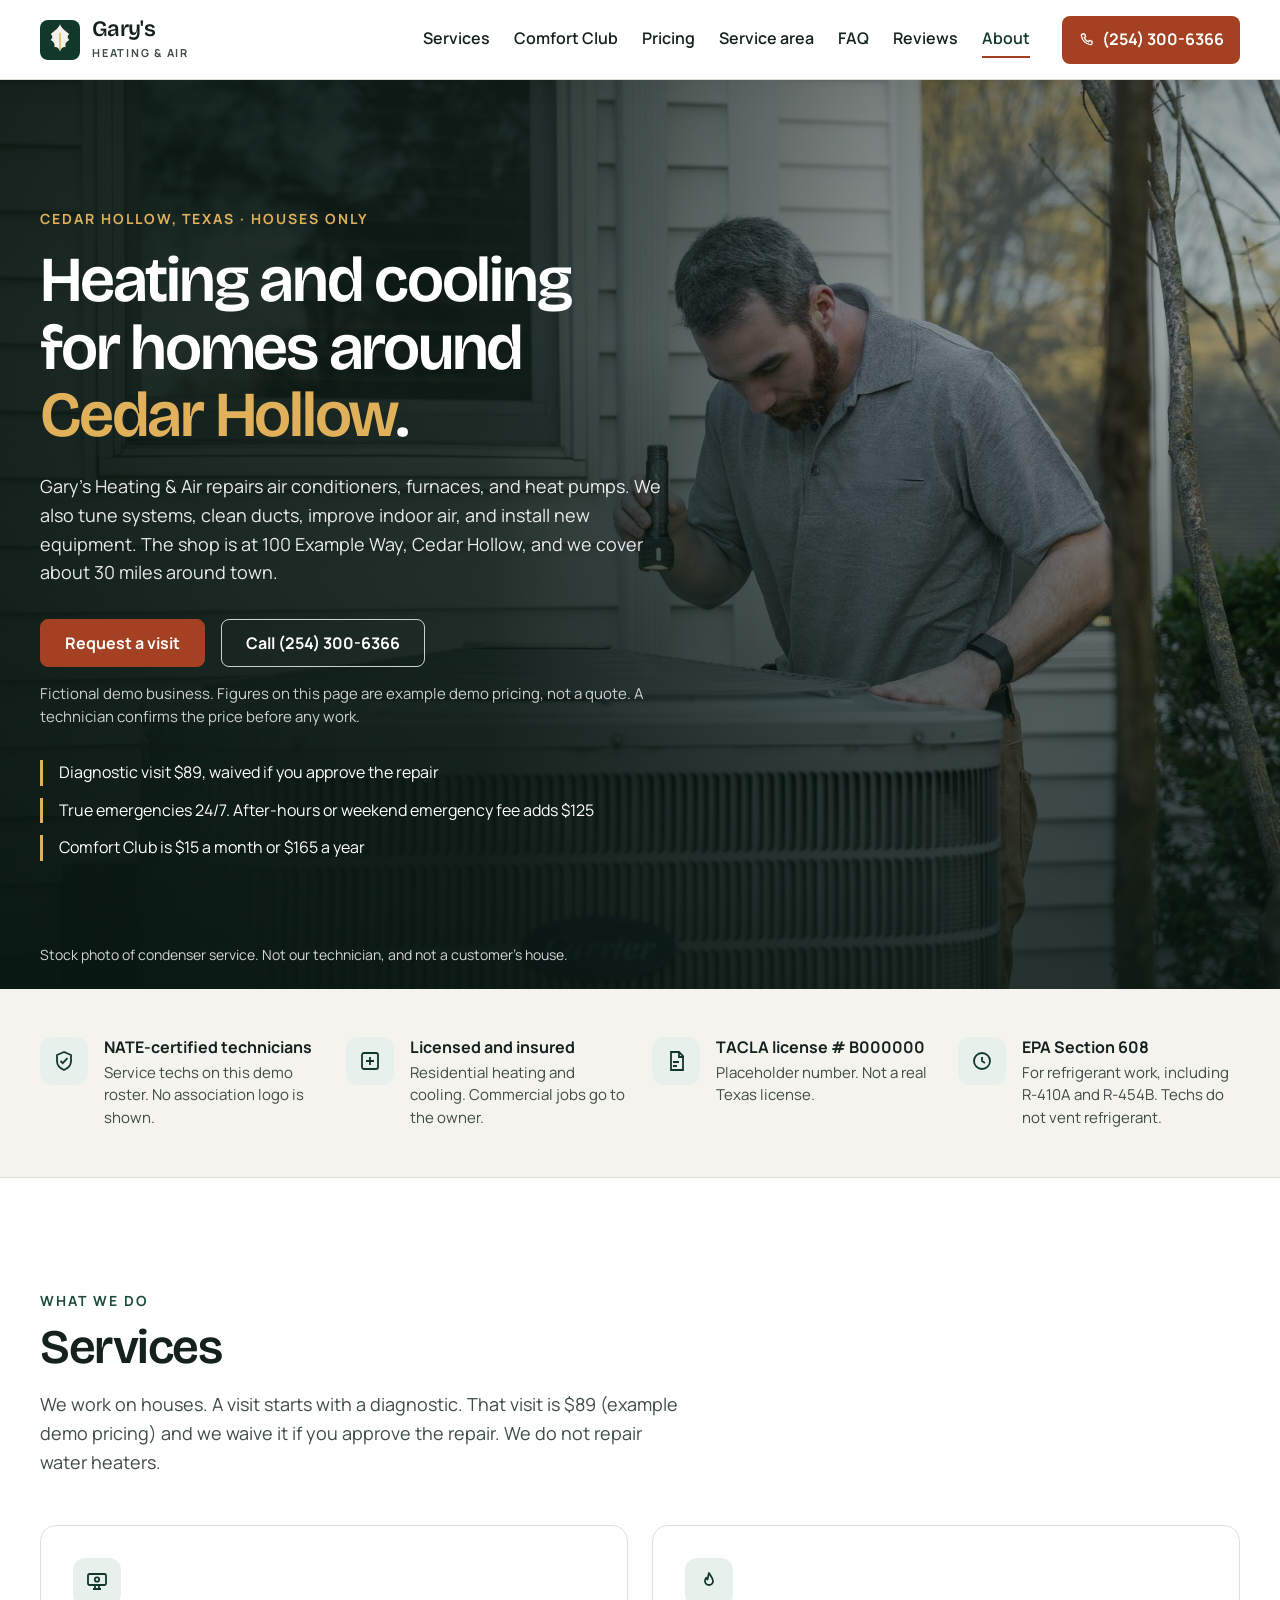
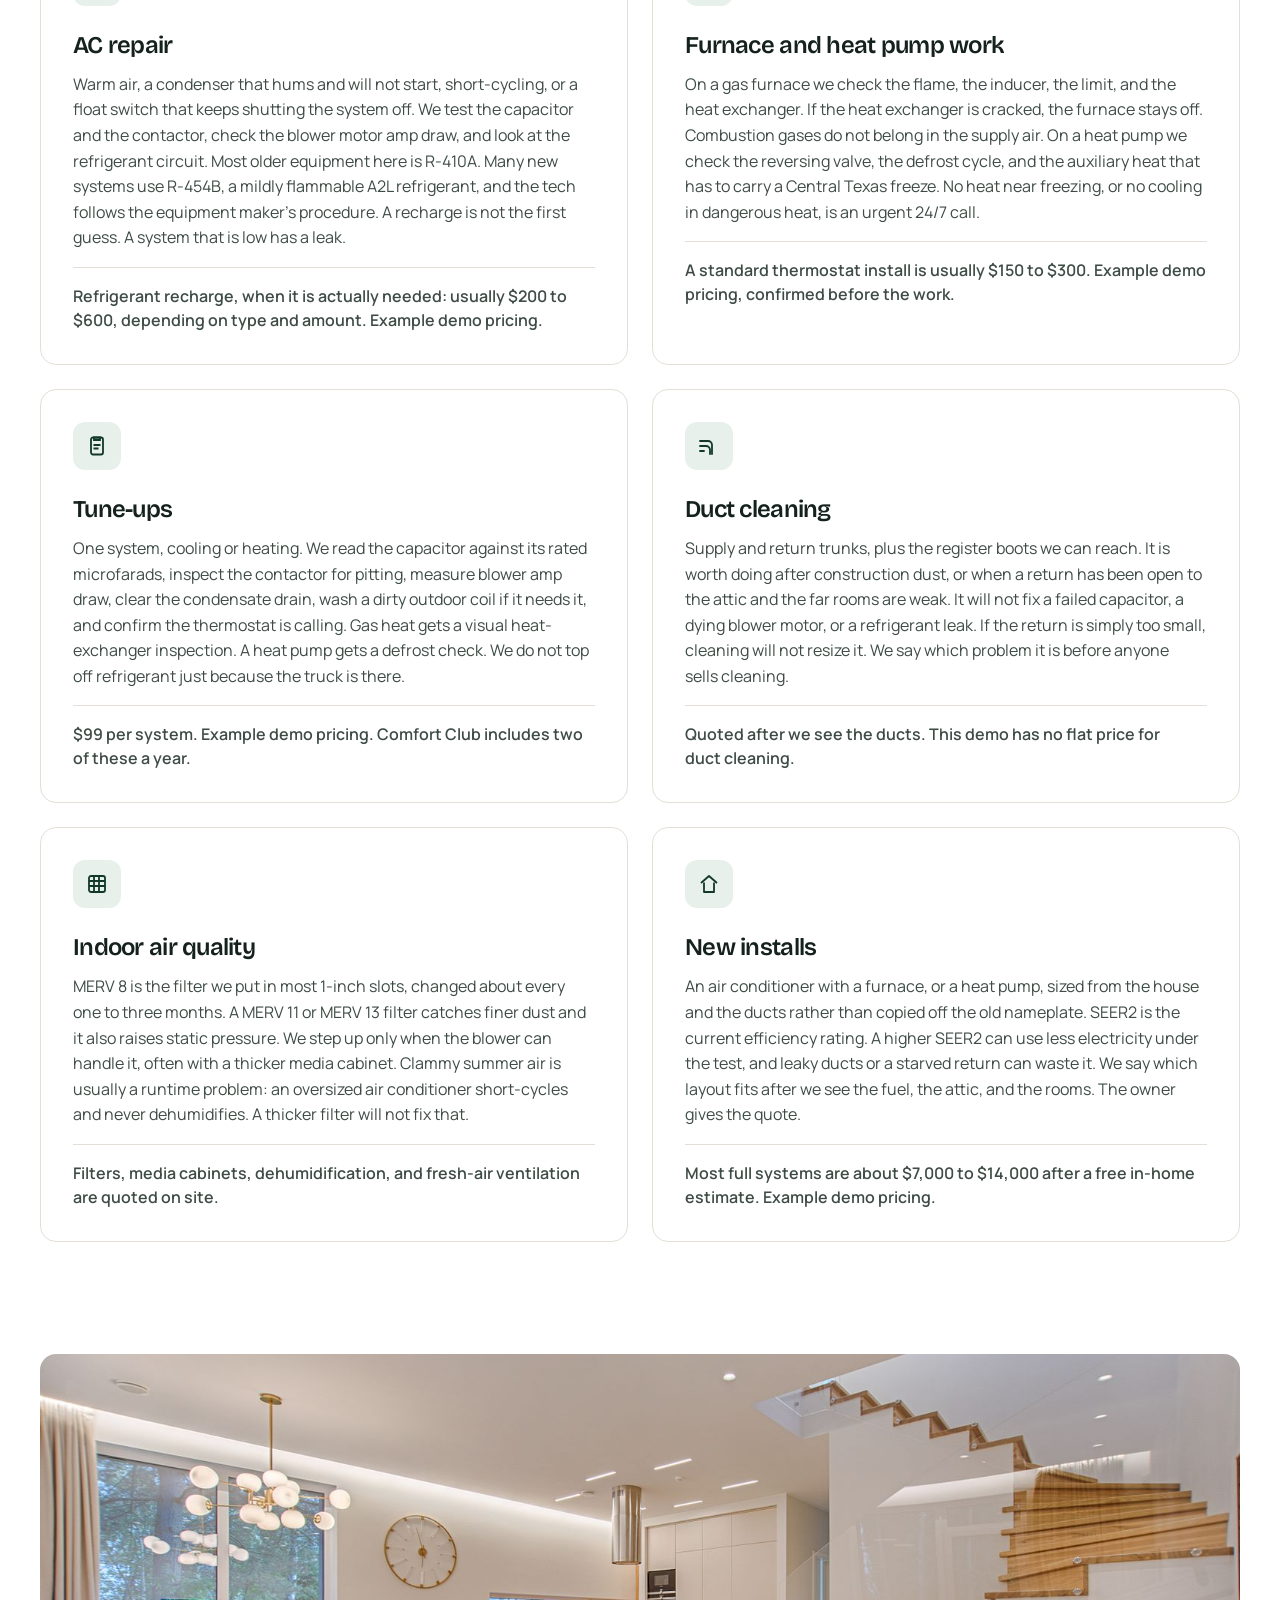
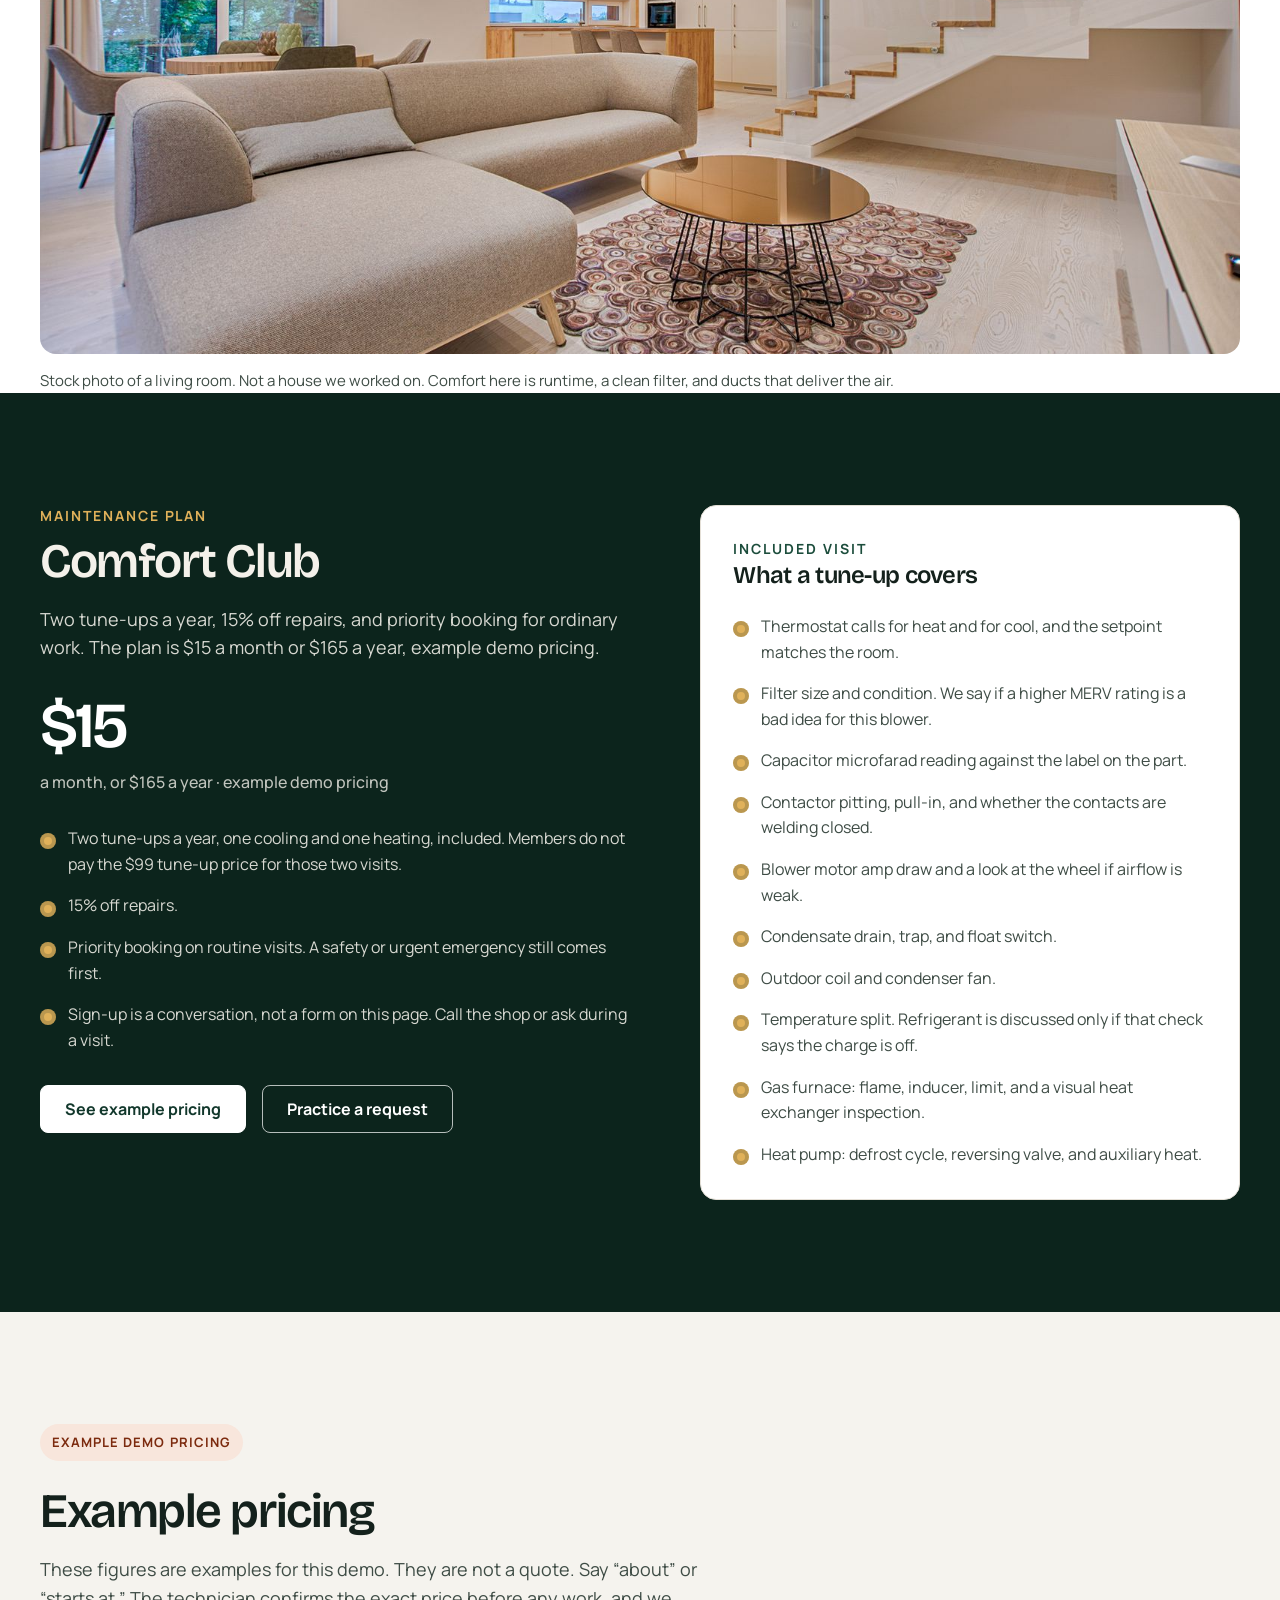
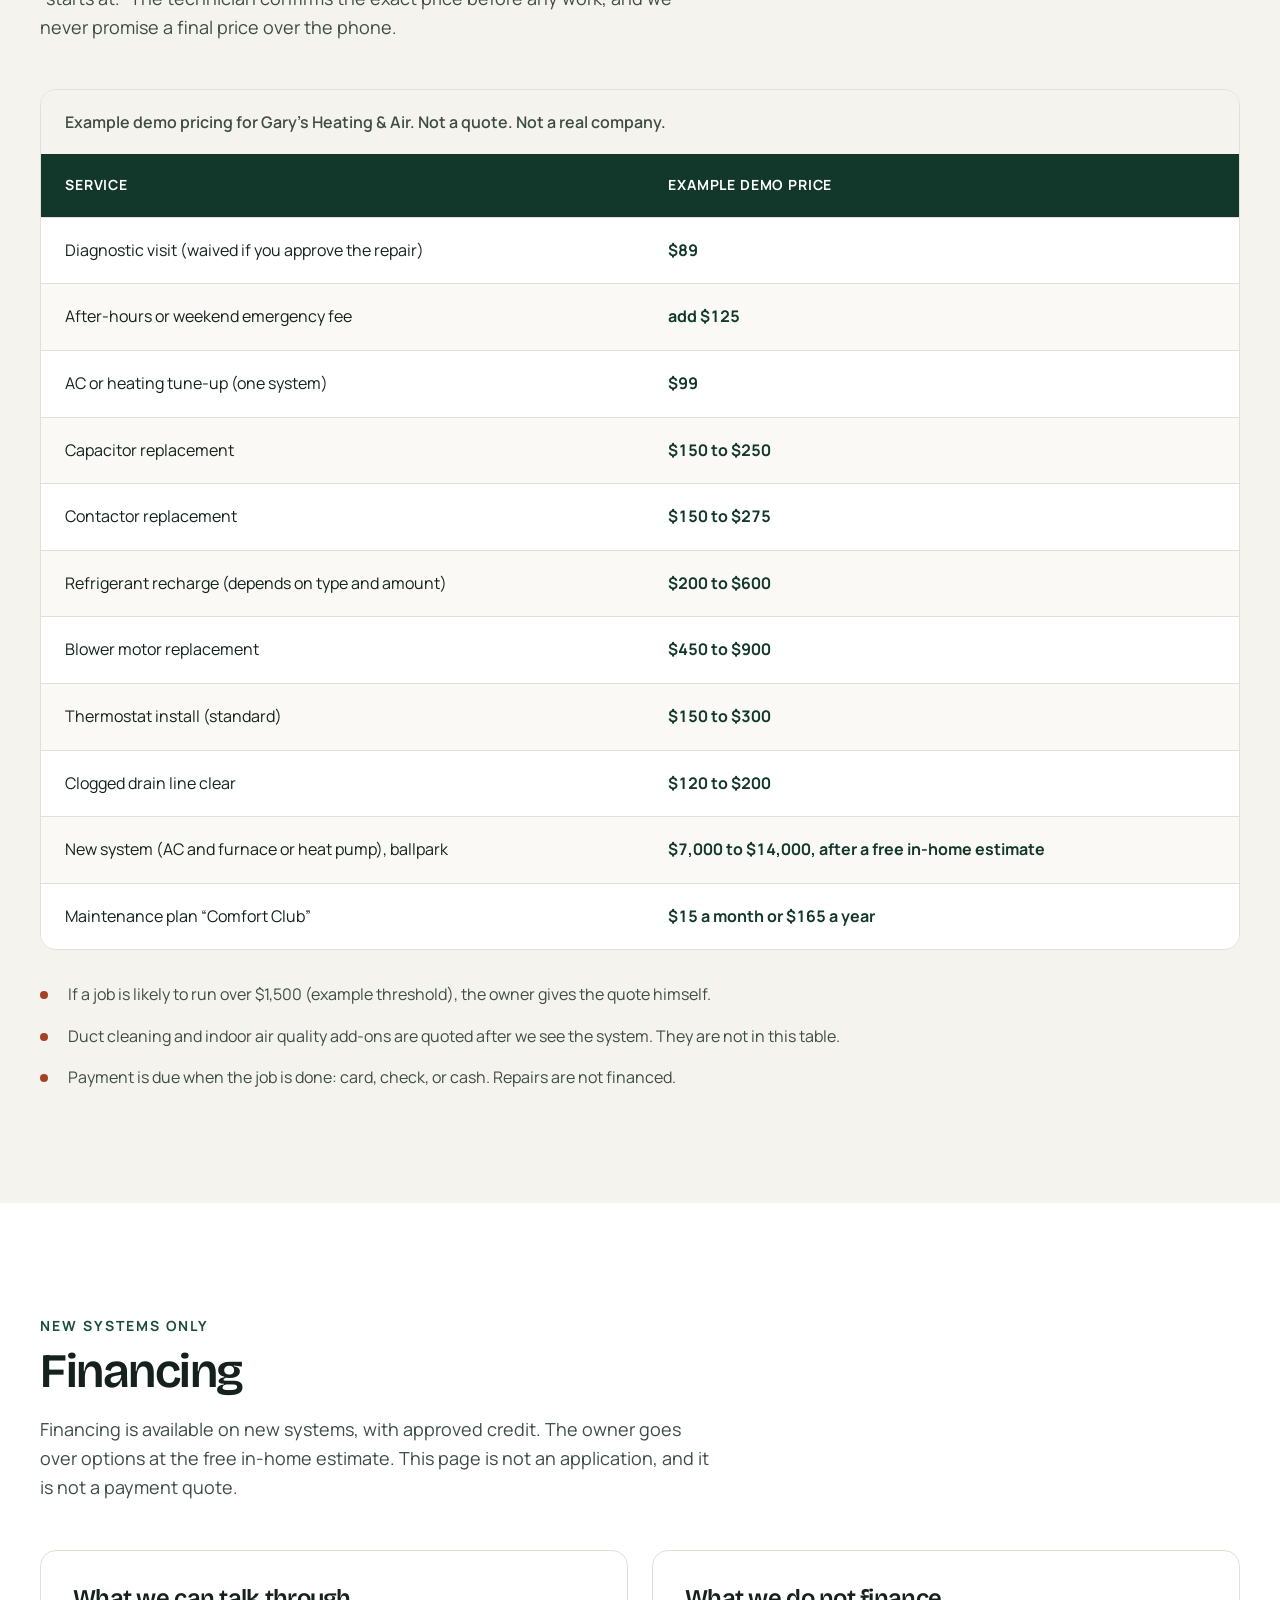
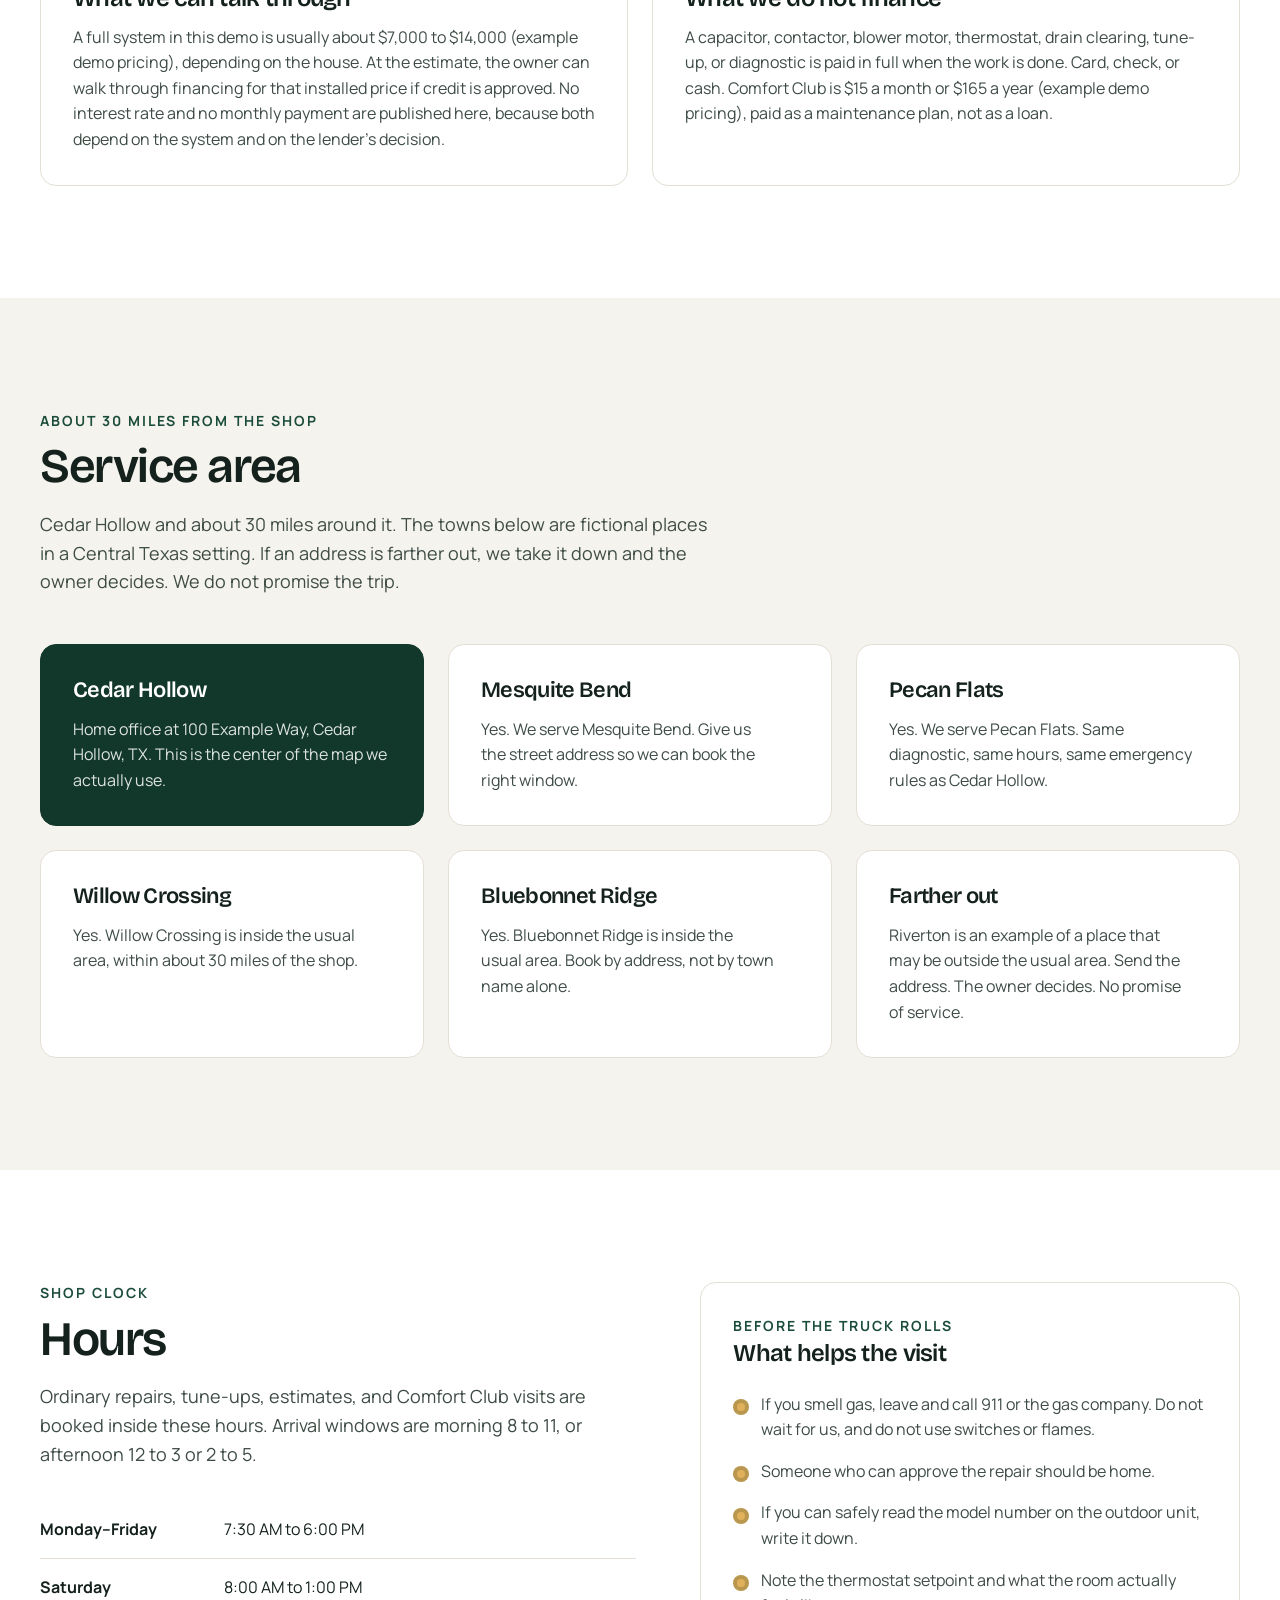
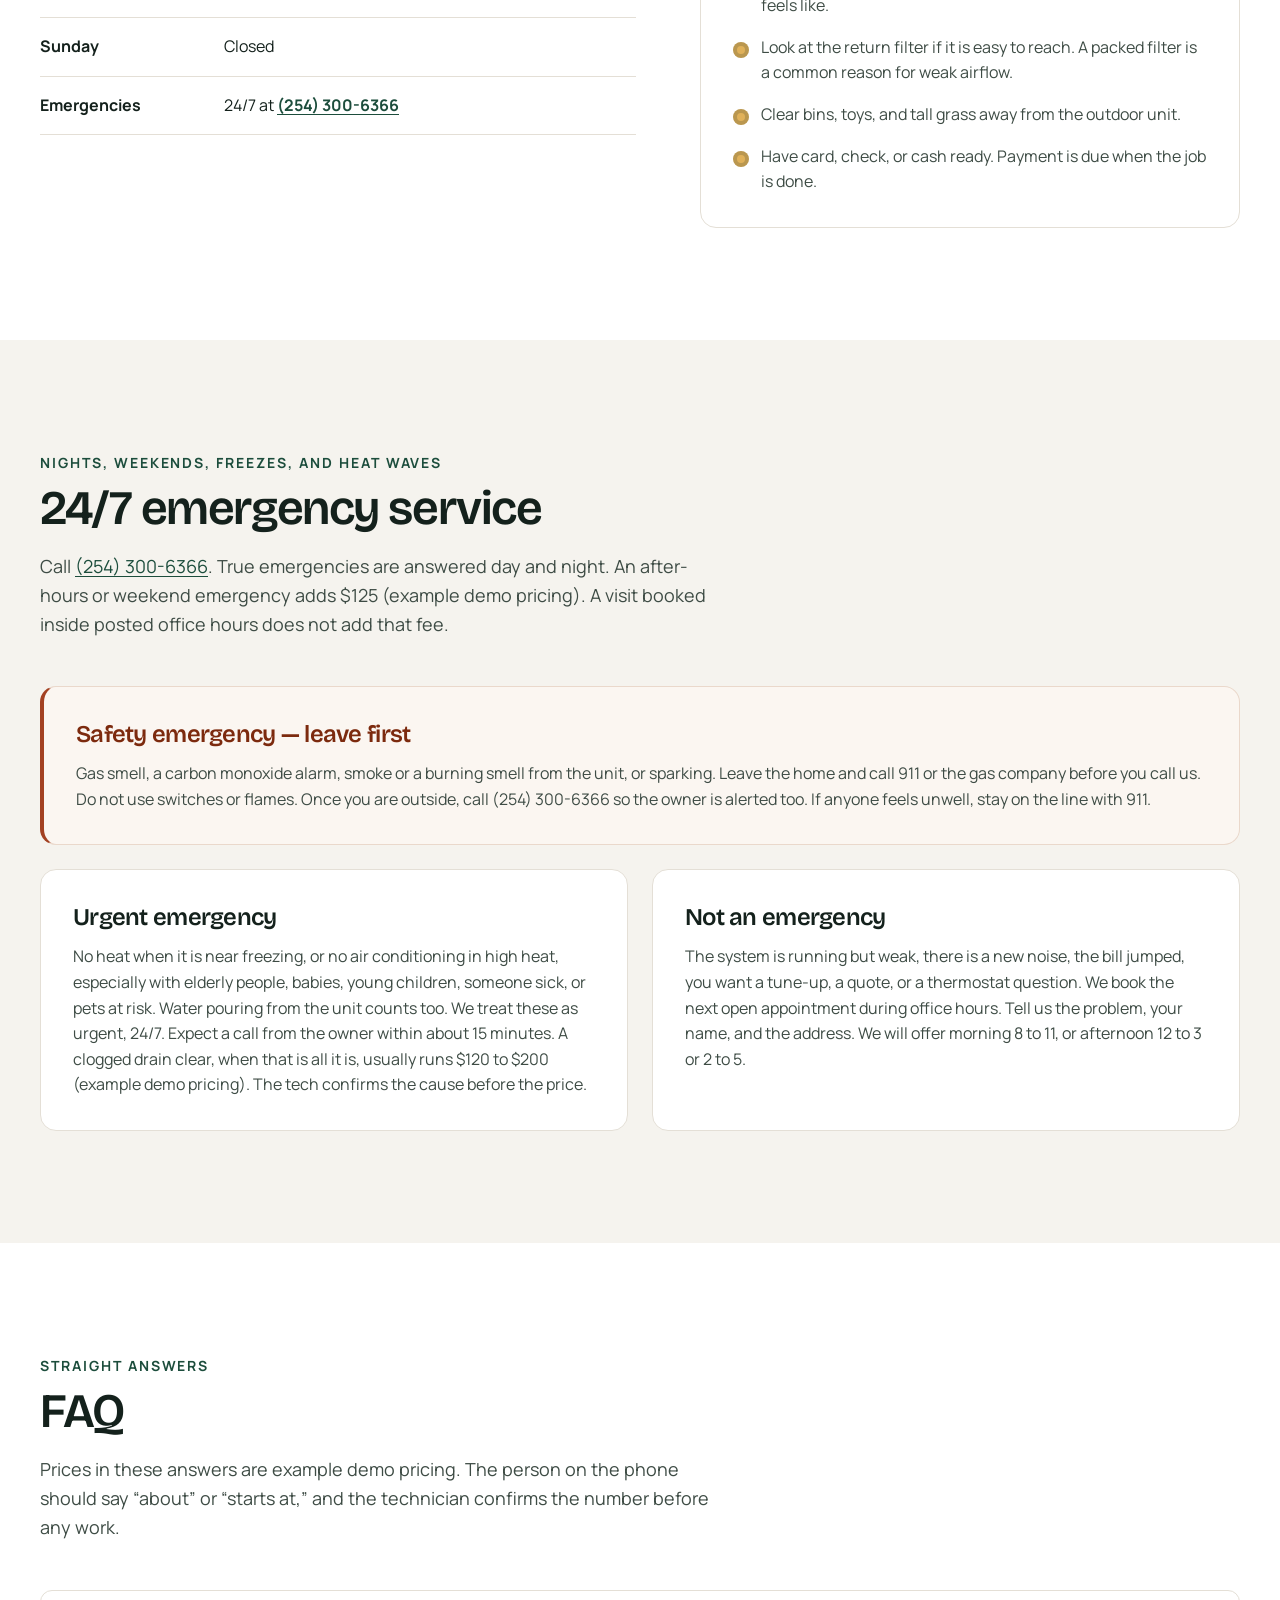
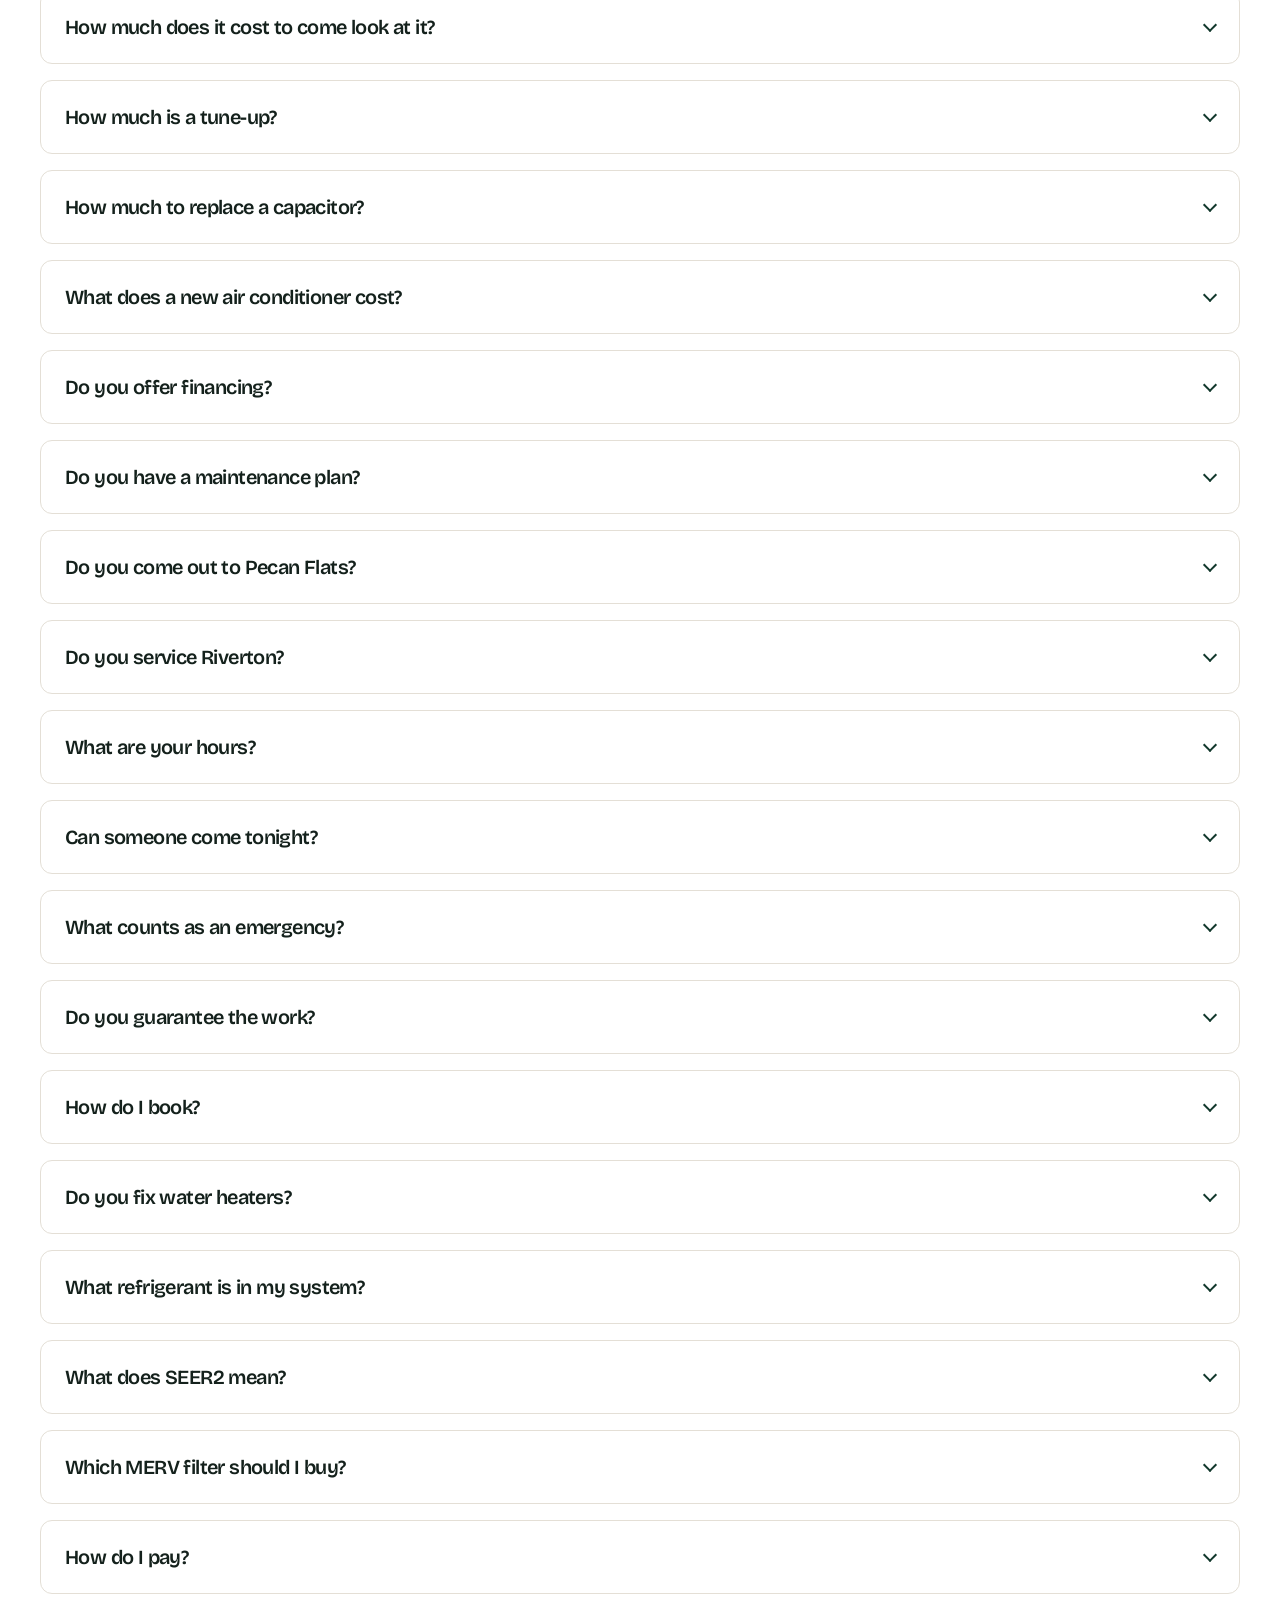
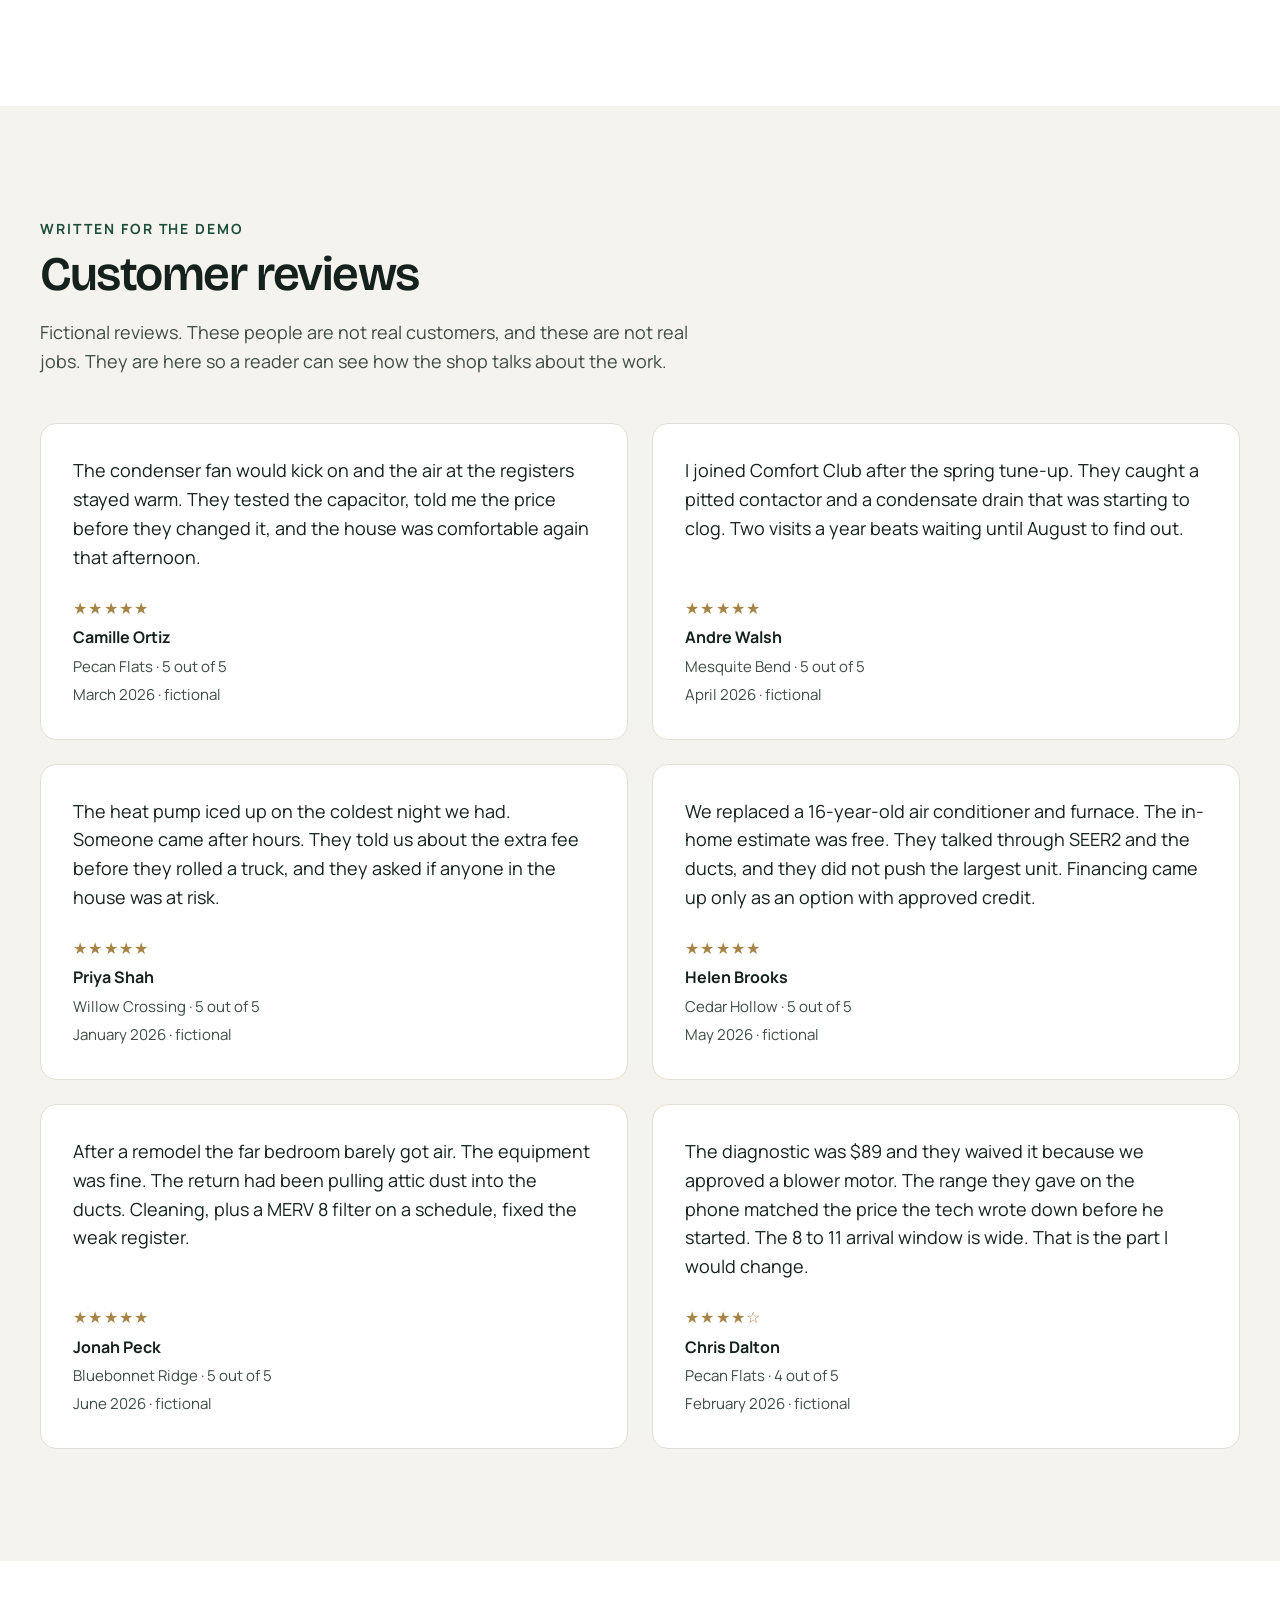
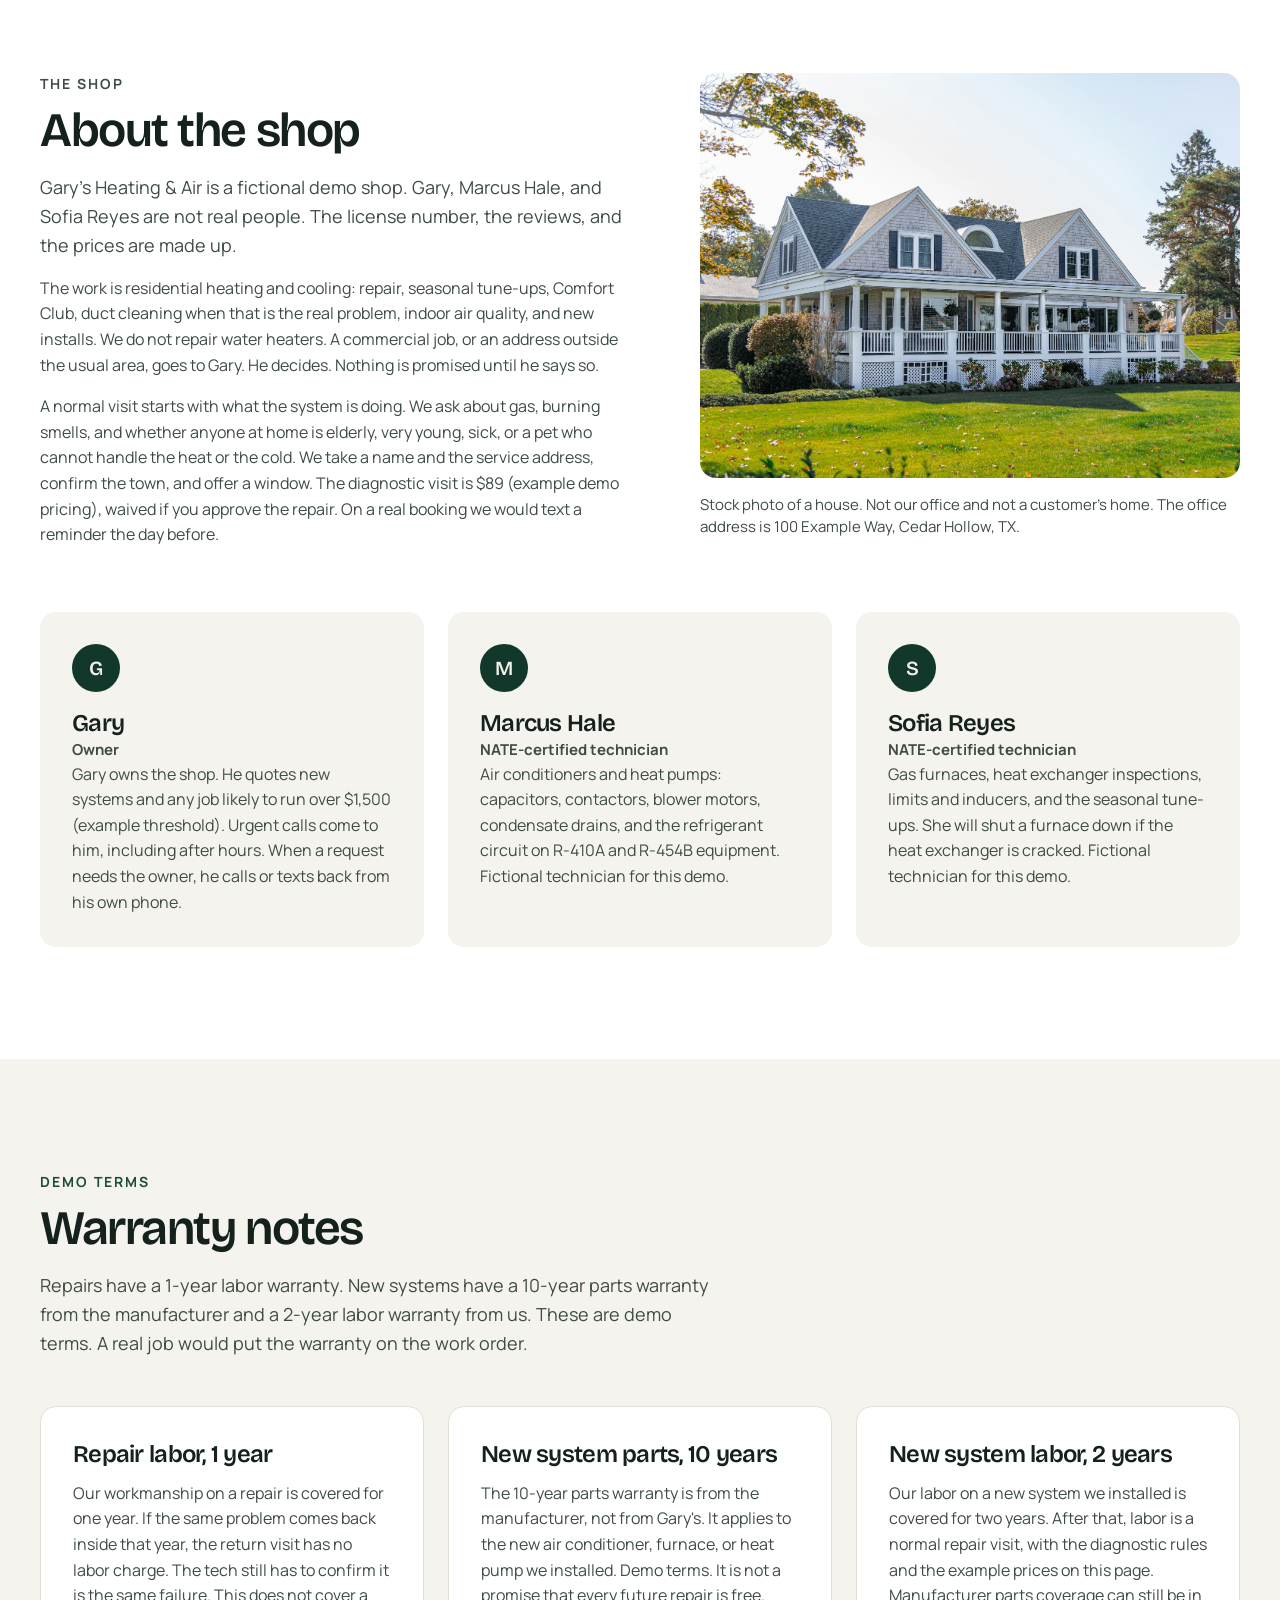
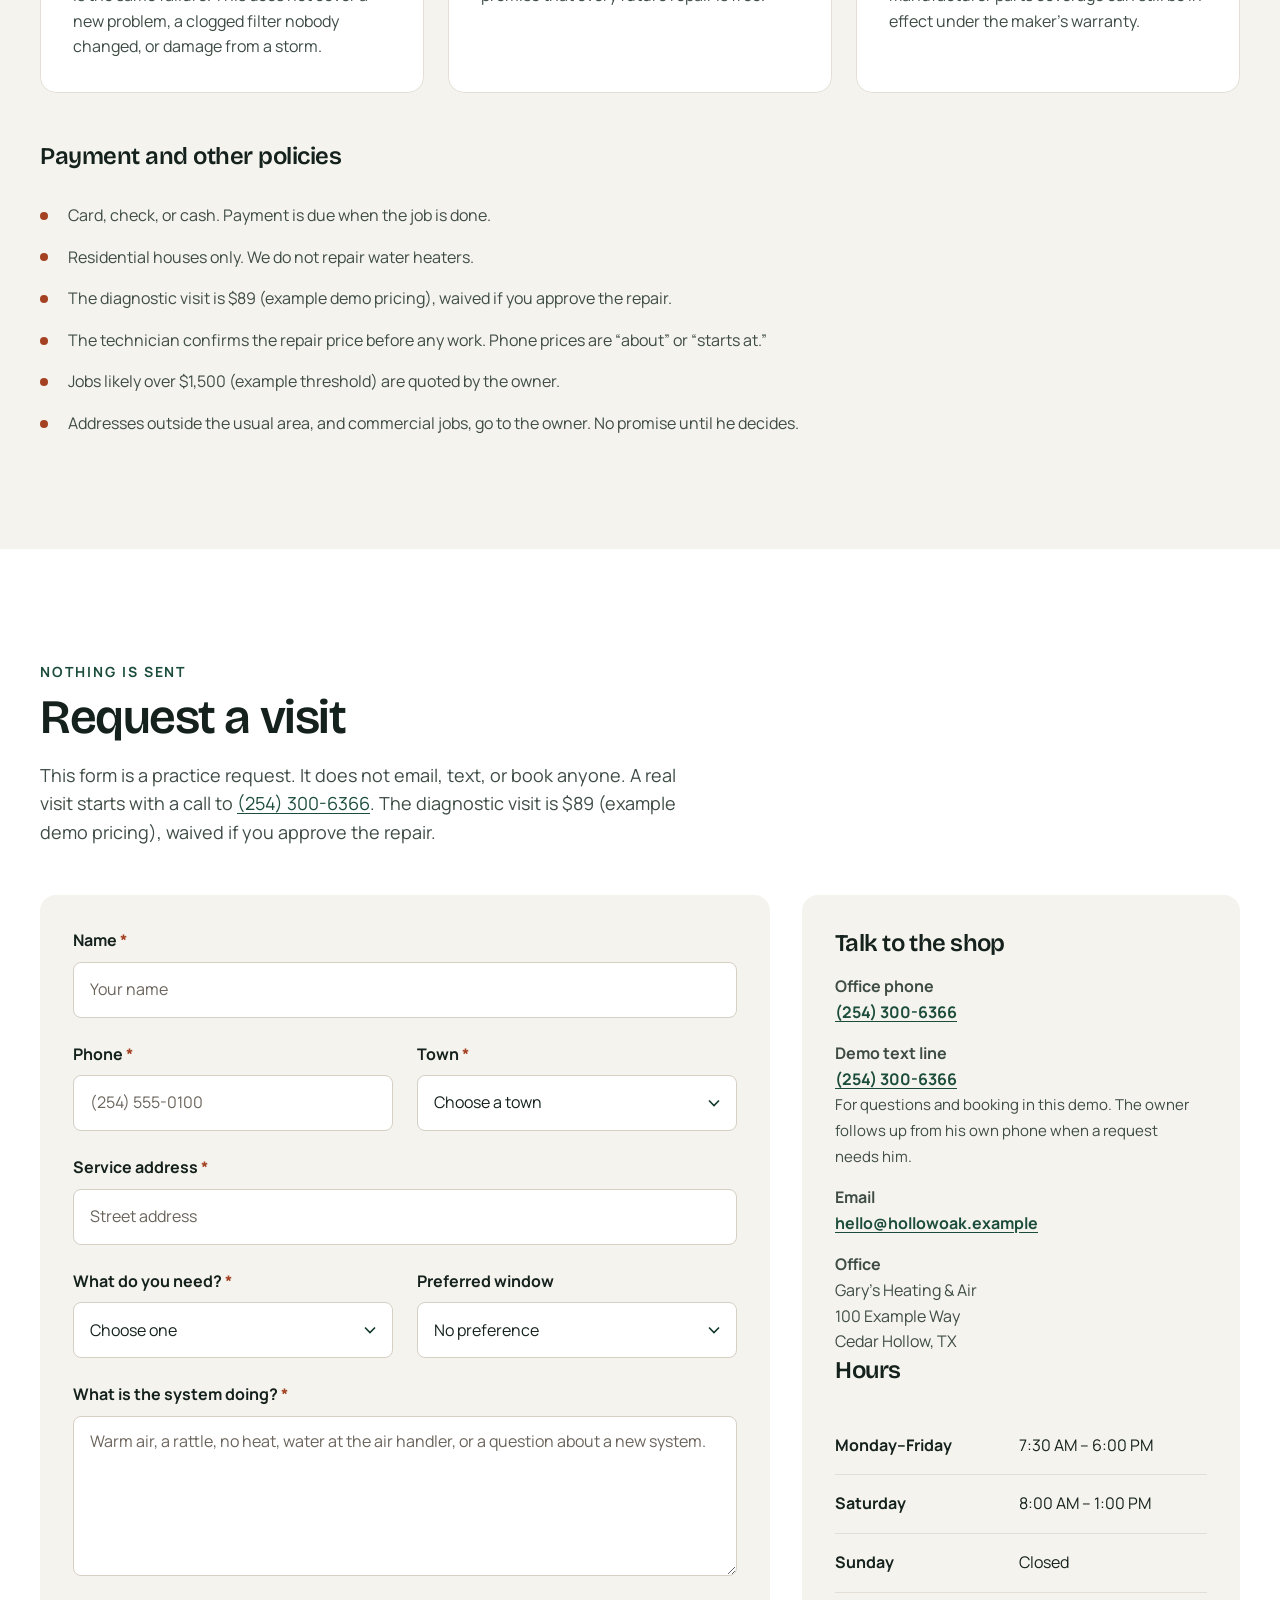
==== commit dcaf36f6: "Update contact information for Gary's Heating & Air in index.html" ====
--- a/gary-demo/index.html
+++ b/gary-demo/index.html
@@ -5,7 +5,7 @@
   <meta name="viewport" content="width=device-width, initial-scale=1">
   <meta name="robots" content="noindex, nofollow">
   <title>Gary's Heating &amp; Air | Cedar Hollow, TX</title>
-  <meta name="description" content="Gary's Heating &amp; Air is a fictional residential HVAC shop at 100 Example Way, Cedar Hollow, TX. Phone (254) 555-0148. Hours Monday–Friday 7:30 AM–6:00 PM, Saturday 8:00 AM–1:00 PM, closed Sunday. Emergencies 24/7. Serves Cedar Hollow, Mesquite Bend, Pecan Flats, Willow Crossing, and Bluebonnet Ridge. Example demo pricing.">
+  <meta name="description" content="Gary's Heating &amp; Air is a fictional residential HVAC shop at 100 Example Way, Cedar Hollow, TX. Phone (254) 300-6366. Hours Monday–Friday 7:30 AM–6:00 PM, Saturday 8:00 AM–1:00 PM, closed Sunday. Emergencies 24/7. Serves Cedar Hollow, Mesquite Bend, Pecan Flats, Willow Crossing, and Bluebonnet Ridge. Example demo pricing.">
   <meta name="theme-color" content="#12382C">
   <meta property="og:title" content="Gary's Heating &amp; Air">
   <meta property="og:description" content="Fictional residential heating and cooling shop in Cedar Hollow, Texas. Example demo pricing, not a quote.">
@@ -23,7 +23,7 @@
     "disambiguatingDescription": "Fictional demonstration business. Not a real contractor. Prices are example demo pricing, not quotes. The TACLA license number is a placeholder.",
     "description": "Residential heating and air conditioning repair, furnace and heat pump work, seasonal tune-ups, Comfort Club maintenance, duct cleaning, indoor air quality, and new system installs for houses in Cedar Hollow, Texas and about 30 miles around it. Closed Sunday. Emergency service is 24/7.",
     "slogan": "Residential heating and cooling for Cedar Hollow and the towns around it.",
-    "telephone": "+1-254-555-0148",
+    "telephone": "+1-254-300-6366",
     "email": "hello@garysheatingandair.example",
     "currenciesAccepted": "USD",
     "paymentAccepted": "Cash, Check, Credit Card",
@@ -64,14 +64,14 @@
     "contactPoint": [
       {
         "@type": "ContactPoint",
-        "telephone": "+1-254-555-0148",
+        "telephone": "+1-254-300-6366",
         "contactType": "customer service",
         "availableLanguage": "English",
         "description": "Office phone. Emergency service is 24/7 at this number. After-hours or weekend emergency fee is an extra $125, example demo pricing."
       },
       {
         "@type": "ContactPoint",
-        "telephone": "+1-254-400-2952",
+        "telephone": "+1-254-300-6366",
         "contactType": "customer support",
         "description": "Demo texting line for questions and booking. The owner follows up from his own phone when a request needs him."
       }
@@ -222,12 +222,12 @@
         <span class="menu-open">Menu</span>
         <span class="menu-close">Close</span>
       </button>
-      <a class="call" href="tel:+12545550148" aria-label="Call Gary's Heating and Air at (254) 555-0148">
+      <a class="call" href="tel:+12543006366" aria-label="Call Gary's Heating and Air at (254) 300-6366">
         <svg viewBox="0 0 24 24" aria-hidden="true" fill="none" stroke="currentColor" stroke-width="2" stroke-linejoin="round">
           <path d="M7 3h3l1.5 4-2.2 1.3a12 12 0 0 0 6.4 6.4L17 12.5 21 14v3a2 2 0 0 1-2.2 2A16 16 0 0 1 5 5.2 2 2 0 0 1 7 3z"/>
         </svg>
         <span class="call-short">Call</span>
-        <span class="call-full">(254) 555-0148</span>
+        <span class="call-full">(254) 300-6366</span>
       </a>
       <nav id="site-nav" aria-label="On this page">
         <a href="#services">Services</a>
@@ -250,7 +250,7 @@
           <p class="lede">Gary's Heating &amp; Air repairs air conditioners, furnaces, and heat pumps. We also tune systems, clean ducts, improve indoor air, and install new equipment. The shop is at 100 Example Way, Cedar Hollow, and we cover about 30 miles around town.</p>
           <div class="cta-row">
             <a class="btn btn-primary" href="#contact">Request a visit</a>
-            <a class="btn btn-ghost" href="tel:+12545550148">Call (254) 555-0148</a>
+            <a class="btn btn-ghost" href="tel:+12543006366">Call (254) 300-6366</a>
           </div>
           <p class="fine">Fictional demo business. Figures on this page are example demo pricing, not a quote. A technician confirms the price before any work.</p>
           <ul class="hero-points">
@@ -560,7 +560,7 @@
             </div>
             <div>
               <dt>Emergencies</dt>
-              <dd>24/7 at <a href="tel:+12545550148">(254) 555-0148</a></dd>
+              <dd>24/7 at <a href="tel:+12543006366">(254) 300-6366</a></dd>
             </div>
           </dl>
         </div>
@@ -585,12 +585,12 @@
         <div class="section-head">
           <p class="kicker">Nights, weekends, freezes, and heat waves</p>
           <h2 id="emergency-title">24/7 emergency service</h2>
-          <p class="lede">Call <a href="tel:+12545550148">(254) 555-0148</a>. True emergencies are answered day and night. An after-hours or weekend emergency adds $125 (example demo pricing). A visit booked inside posted office hours does not add that fee.</p>
+          <p class="lede">Call <a href="tel:+12543006366">(254) 300-6366</a>. True emergencies are answered day and night. An after-hours or weekend emergency adds $125 (example demo pricing). A visit booked inside posted office hours does not add that fee.</p>
         </div>
         <div class="emergency-stack">
           <article class="safety">
             <h3>Safety emergency — leave first</h3>
-            <p>Gas smell, a carbon monoxide alarm, smoke or a burning smell from the unit, or sparking. Leave the home and call 911 or the gas company before you call us. Do not use switches or flames. Once you are outside, call (254) 555-0148 so the owner is alerted too. If anyone feels unwell, stay on the line with 911.</p>
+            <p>Gas smell, a carbon monoxide alarm, smoke or a burning smell from the unit, or sparking. Leave the home and call 911 or the gas company before you call us. Do not use switches or flames. Once you are outside, call (254) 300-6366 so the owner is alerted too. If anyone feels unwell, stay on the line with 911.</p>
           </article>
           <div class="emergency-grid">
             <article class="emergency-card">
@@ -636,7 +636,7 @@
           </details>
           <details>
             <summary><h3>Do you have a maintenance plan?</h3></summary>
-            <p>Yes. Comfort Club is $15 a month or $165 a year (example demo pricing). It includes two tune-ups a year, 15% off repairs, and priority booking on routine visits. Call (254) 555-0148 and ask to sign up, or mention it on a visit.</p>
+            <p>Yes. Comfort Club is $15 a month or $165 a year (example demo pricing). It includes two tune-ups a year, 15% off repairs, and priority booking on routine visits. Call (254) 300-6366 and ask to sign up, or mention it on a visit.</p>
           </details>
           <details>
             <summary><h3>Do you come out to Pecan Flats?</h3></summary>
@@ -648,7 +648,7 @@
           </details>
           <details>
             <summary><h3>What are your hours?</h3></summary>
-            <p>Monday to Friday, 7:30 AM to 6:00 PM. Saturday, 8:00 AM to 1:00 PM. Closed Sunday. Emergency service is 24/7 at (254) 555-0148.</p>
+            <p>Monday to Friday, 7:30 AM to 6:00 PM. Saturday, 8:00 AM to 1:00 PM. Closed Sunday. Emergency service is 24/7 at (254) 300-6366.</p>
           </details>
           <details>
             <summary><h3>Can someone come tonight?</h3></summary>
@@ -664,7 +664,7 @@
           </details>
           <details>
             <summary><h3>How do I book?</h3></summary>
-            <p>Call (254) 555-0148. For this demo you can also text (254) 400-2952. We need your name, the service address, what the system is doing, and a window: morning 8 to 11, or afternoon 12 to 3 or 2 to 5. On a real booking we text a reminder the day before. The form on this page does not send a request.</p>
+            <p>Call (254) 300-6366. For this demo you can also text (254) 300-6366. We need your name, the service address, what the system is doing, and a window: morning 8 to 11, or afternoon 12 to 3 or 2 to 5. On a real booking we text a reminder the day before. The form on this page does not send a request.</p>
           </details>
           <details>
             <summary><h3>Do you fix water heaters?</h3></summary>
@@ -850,12 +850,12 @@
         <div class="section-head">
           <p class="kicker">Nothing is sent</p>
           <h2 id="contact-title">Request a visit</h2>
-          <p class="lede">This form is a practice request. It does not email, text, or book anyone. A real visit starts with a call to <a href="tel:+12545550148">(254) 555-0148</a>. The diagnostic visit is $89 (example demo pricing), waived if you approve the repair.</p>
+          <p class="lede">This form is a practice request. It does not email, text, or book anyone. A real visit starts with a call to <a href="tel:+12543006366">(254) 300-6366</a>. The diagnostic visit is $89 (example demo pricing), waived if you approve the repair.</p>
         </div>
         <div class="contact-grid">
           <div class="contact-card">
             <noscript>
-              <p>JavaScript is off, so this practice form cannot show a confirmation. It would not send a request anyway. Call <a href="tel:+12545550148">(254) 555-0148</a>.</p>
+              <p>JavaScript is off, so this practice form cannot show a confirmation. It would not send a request anyway. Call <a href="tel:+12543006366">(254) 300-6366</a>.</p>
             </noscript>
             <form id="quote-form" action="#contact" method="get">
               <div class="form-grid two">
@@ -924,14 +924,14 @@
               <h3>Request noted on this page only</h3>
               <p>Thanks, <strong data-fill="name"></strong>. This form does not send email, text, or a booking. Nobody will call <span data-fill="phone"></span>.</p>
               <p data-fill="detail"></p>
-              <p>The office phone for this fictional shop is <a href="tel:+12545550148">(254) 555-0148</a>. Hours are Monday to Friday, 7:30 AM to 6:00 PM, and Saturday, 8:00 AM to 1:00 PM. Closed Sunday. Emergencies are 24/7.</p>
+              <p>The office phone for this fictional shop is <a href="tel:+12543006366">(254) 300-6366</a>. Hours are Monday to Friday, 7:30 AM to 6:00 PM, and Saturday, 8:00 AM to 1:00 PM. Closed Sunday. Emergencies are 24/7.</p>
               <button class="btn btn-ghost" id="reset-form" type="button">Write another practice request</button>
             </div>
           </div>
           <aside class="side-card">
             <h3>Talk to the shop</h3>
-            <p><strong>Office phone</strong><br><a href="tel:+12545550148">(254) 555-0148</a></p>
-            <p><strong>Demo text line</strong><br><a href="tel:+12544002952">(254) 400-2952</a><br><span class="fine">For questions and booking in this demo. The owner follows up from his own phone when a request needs him.</span></p>
+            <p><strong>Office phone</strong><br><a href="tel:+12543006366">(254) 300-6366</a></p>
+            <p><strong>Demo text line</strong><br><a href="tel:+12543006366">(254) 300-6366</a><br><span class="fine">For questions and booking in this demo. The owner follows up from his own phone when a request needs him.</span></p>
             <p><strong>Email</strong><br><a href="mailto:hello@hollowoak.example">hello@hollowoak.example</a></p>
             <address>
               <strong>Office</strong><br>
@@ -1004,8 +1004,8 @@
       <div>
         <h2>Contact</h2>
         <ul>
-          <li><a href="tel:+12545550148">(254) 555-0148</a></li>
-          <li>Text demo: <a href="tel:+12544002952">(254) 400-2952</a></li>
+          <li><a href="tel:+12543006366">(254) 300-6366</a></li>
+          <li>Text demo: <a href="tel:+12543006366">(254) 300-6366</a></li>
           <li><a href="mailto:hello@hollowoak.example">hello@hollowoak.example</a></li>
           <li>100 Example Way<br>Cedar Hollow, TX</li>
         </ul>
